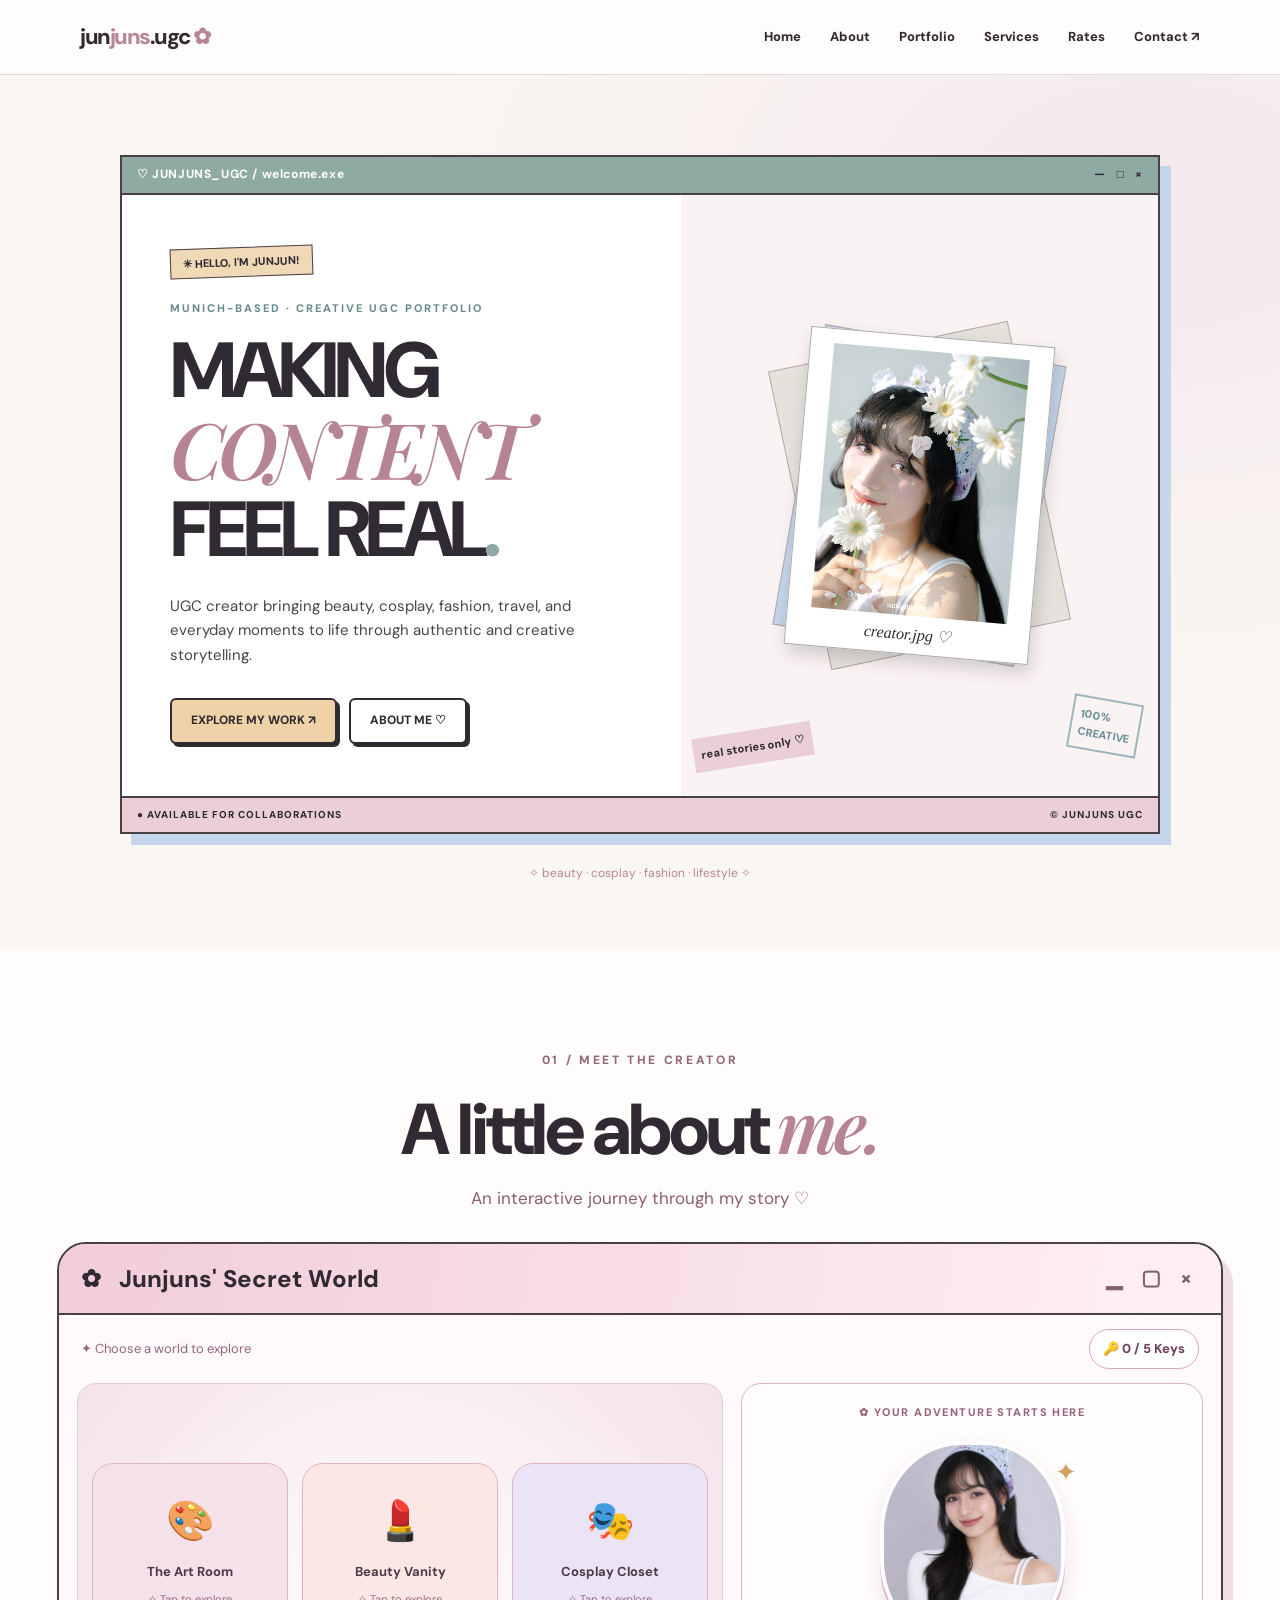
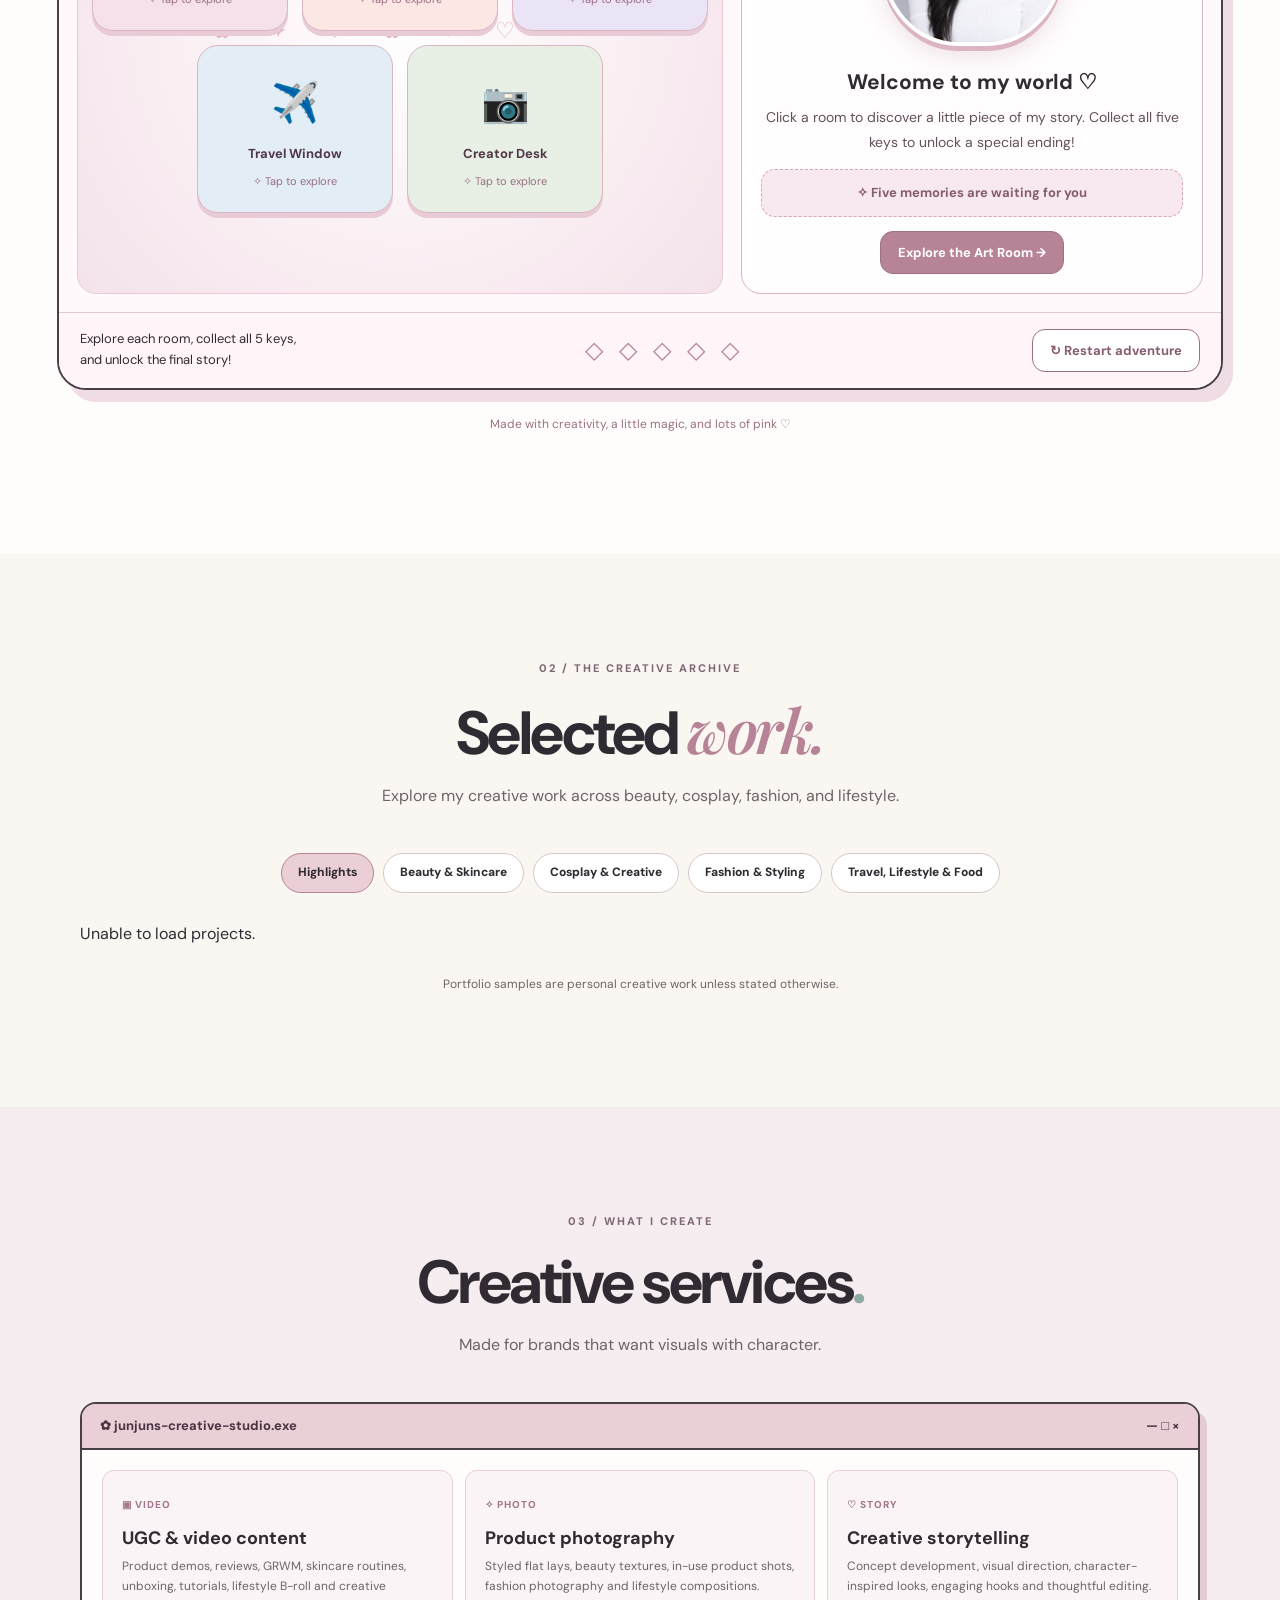
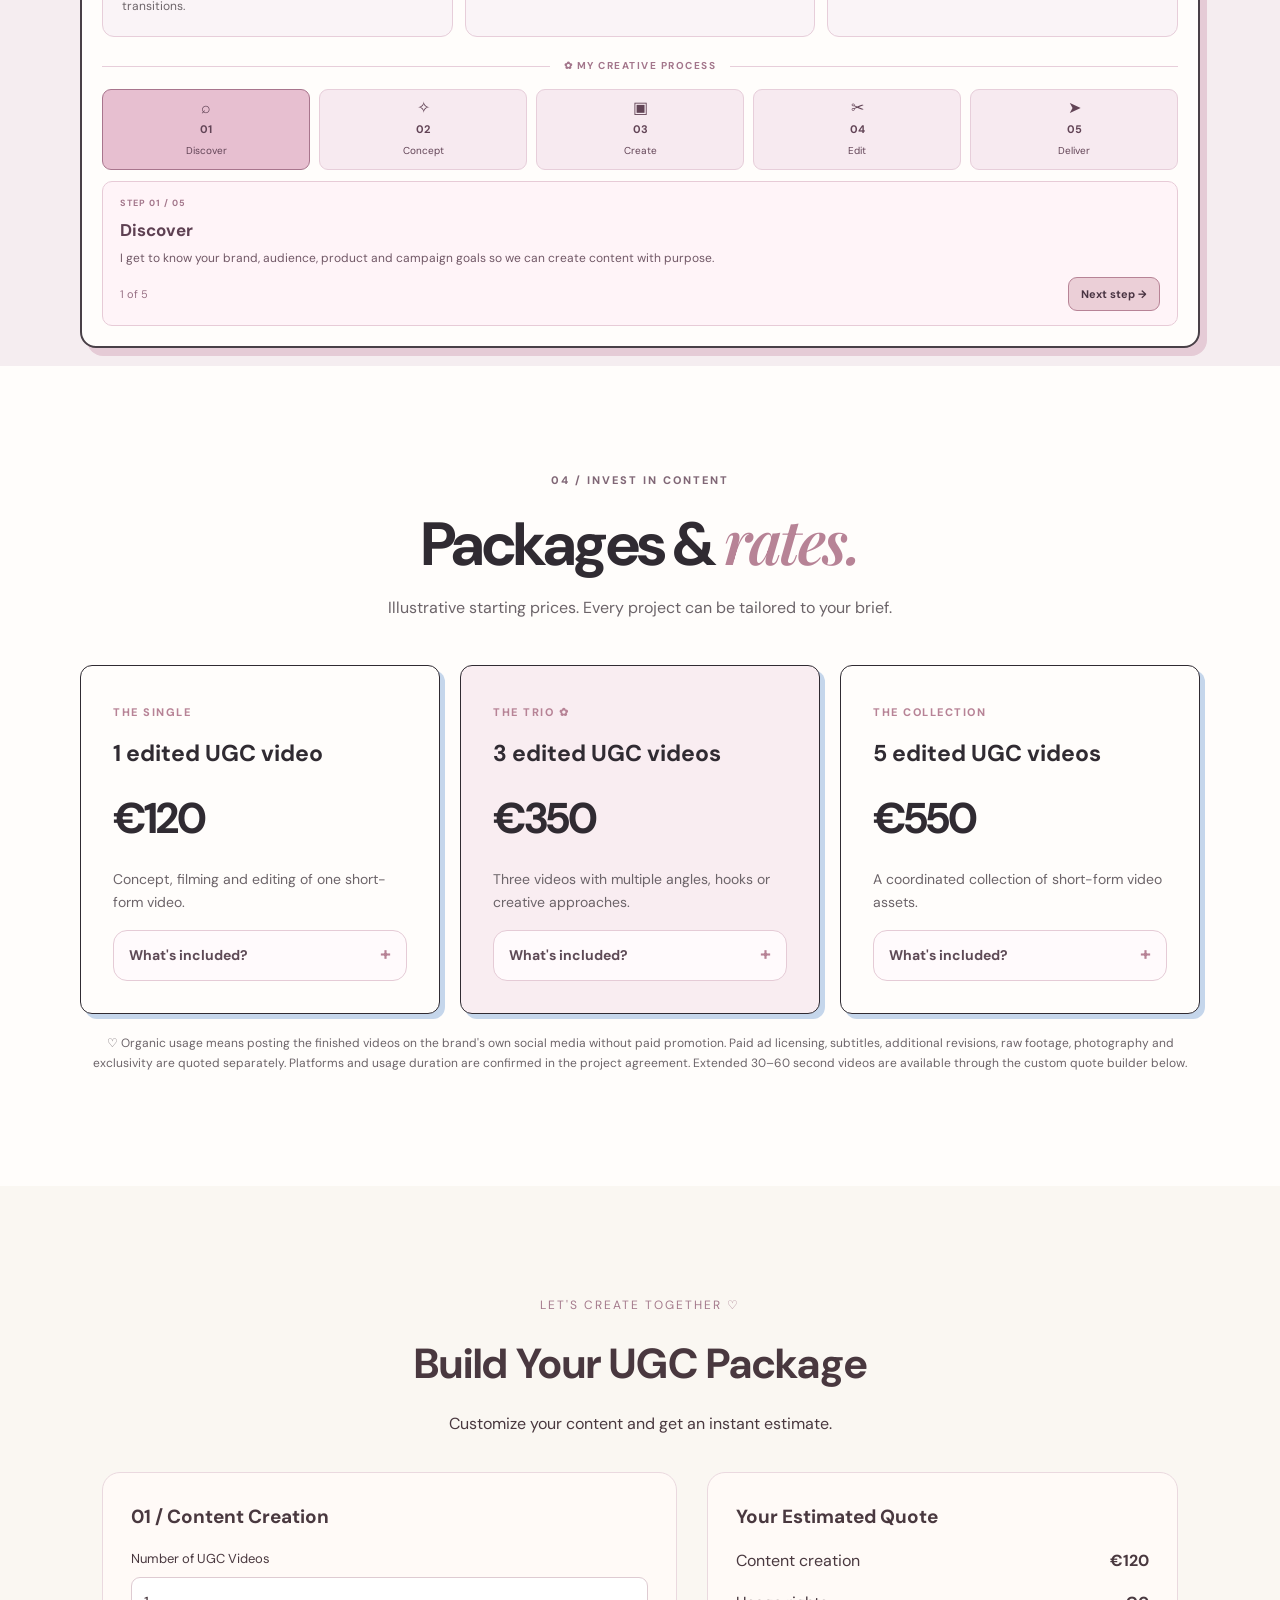
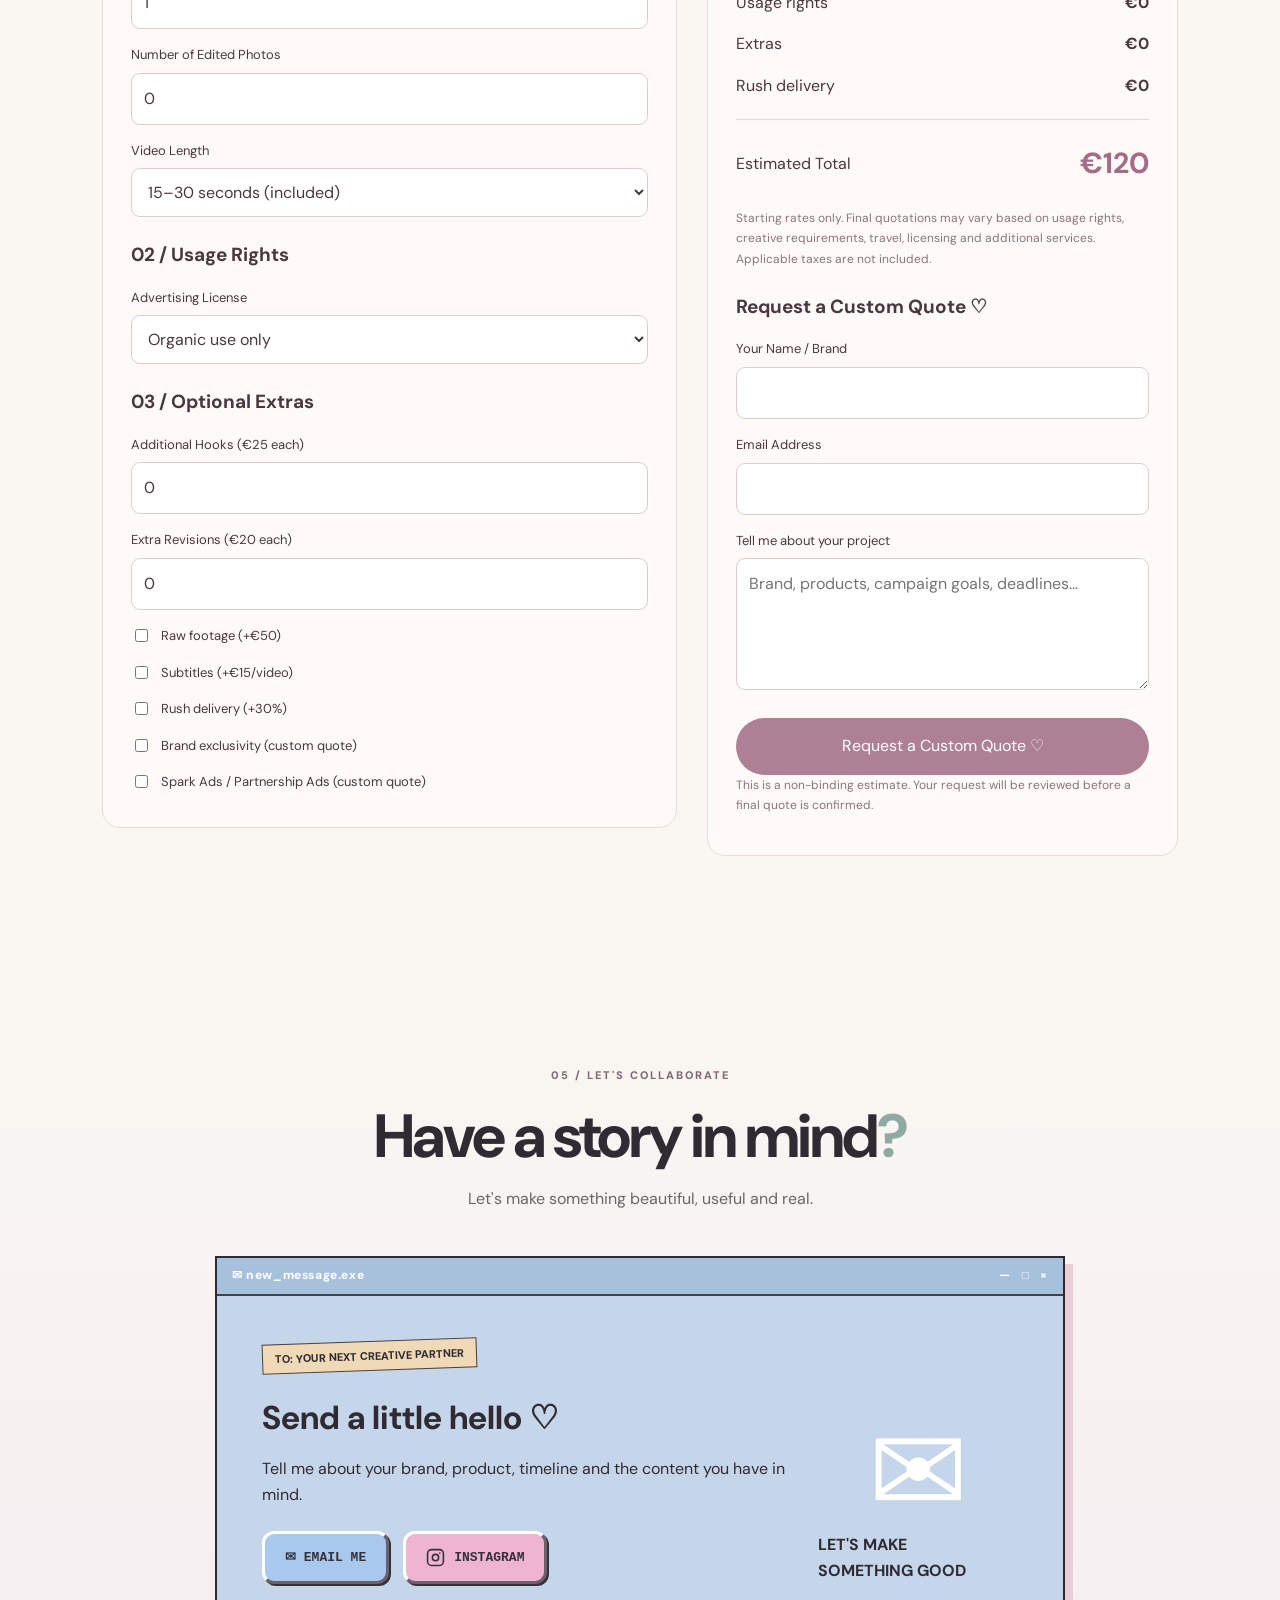
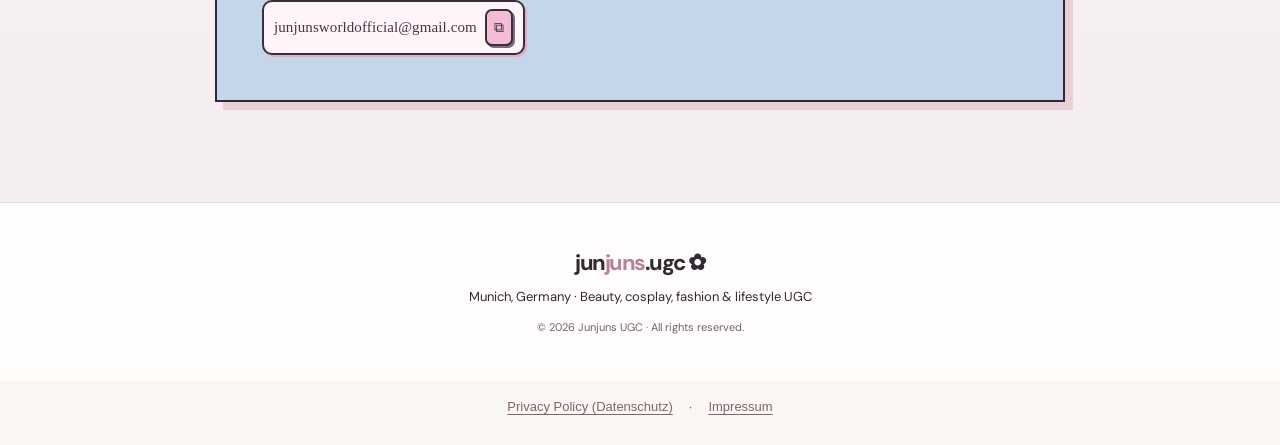
==== index.html @ d8e7c2c7 "Update index.html" ====
<!doctype html><html lang="en"><head><meta charset="utf-8"><meta name="viewport" content="width=device-width, initial-scale=1"><meta name="description" content="Junjuns UGC — beauty, cosplay, fashion and lifestyle content creator in Munich."><title>Junjuns UGC | Creative Scrapbook</title><link rel="stylesheet" href="version-b.css"><link rel="stylesheet" href="secret-world/secret-world.css"><link rel="stylesheet" href="mobile-pages.css"><style>
/* Rates package details — works on desktop and mobile */
#rates .ugc-package-details { margin-top:16px; border:1px solid #e5cbd6; border-radius:14px; background:#fffafc; overflow:hidden; text-align:left; }
#rates .ugc-package-details summary { display:block; padding:13px 15px; cursor:pointer; color:#5e4a56; font-size:14px; font-weight:700; list-style:none; }
#rates .ugc-package-details summary::-webkit-details-marker { display:none; }
#rates .ugc-package-details summary::after { content:'+'; float:right; font-size:19px; line-height:1; color:#b78396; }
#rates .ugc-package-details[open] summary::after { content:'−'; }
#rates .ugc-package-details[open] summary { border-bottom:1px solid #e5cbd6; }
#rates .ugc-package-details ul { list-style:none; padding:14px 15px 7px; margin:0; }
#rates .ugc-package-details li { position:relative; padding:0 0 10px 22px; font-size:13px; line-height:1.5; color:#5e4a56; }
#rates .ugc-package-details li::before { content:'✓'; position:absolute; left:0; font-weight:700; color:#b78396; }
#rates .ugc-package-details summary:focus-visible { outline:2px solid #6b4b61; outline-offset:-3px; }
#rates .ugc-package-note { margin-top:20px; line-height:1.65; }
</style></head><body>
<header class="nav"><a class="brand" href="#home">jun<span>juns</span>.ugc <i>✿</i></a><button class="mobile" id="menu" aria-label="Toggle navigation">☰</button><nav id="links"><a href="#home">Home</a><a href="#about">About</a><a href="#portfolio">Portfolio</a><a href="#services">Services</a><a href="#rates">Rates</a><a href="#contact">Contact ↗</a></nav></header>
<main><section class="hero section" id="home"><div class="shell"><div class="window"><div class="titlebar"><span>♡ JUNJUNS_UGC / welcome.exe</span><span class="controls">— &nbsp; □ &nbsp; ×</span></div><div class="windowbody"><div class="intro"><span class="tape">✳ HELLO, I'M JUNJUN!</span><p class="eyebrow">MUNICH-BASED · CREATIVE UGC PORTFOLIO</p><h1>MAKING<br><em>CONTENT</em><br>FEEL REAL<span class="dot">.</span></h1><p class="lead" id="heroDescription">Beautiful visuals, genuine experiences and a little creative chaos. Beauty, cosplay, fashion, travel & the moments in between.</p><div class="actions"><a class="btn" href="#portfolio">EXPLORE MY WORK ↗</a><a class="btn outline" href="#about">ABOUT ME ♡</a></div></div><div class="photo-area"><div class="paper one"></div><div class="paper two"></div><div class="polaroid"><div class="portrait" id="heroPortrait"><span>YOUR PHOTO<br>HERE ✿</span></div><small>creator.jpg ♡</small></div><span class="seal">100%<br>CREATIVE</span><span class="sticker">real stories only ♡</span></div></div><div class="status"><span>● AVAILABLE FOR COLLABORATIONS</span><span>© JUNJUNS UGC</span></div></div><p class="micro">✧ beauty · cosplay · fashion · lifestyle ✧</p></div></section>

<section class="section about" id="about"><main class="sw-section" id="about-game"><p class="sw-eyebrow">01 / MEET THE CREATOR</p><h1>A little about <em>me.</em></h1><p class="sw-subtitle">An interactive journey through my story ♡</p>
<section class="sw-window" aria-label="Junjuns' Secret World interactive game"><div class="sw-titlebar"><span>✿ &nbsp; Junjuns' Secret World</span><span class="sw-window-icons" aria-hidden="true">▁ ▢ ×</span></div><div class="sw-toolbar"><span>✦ Choose a world to explore</span><span class="sw-count" id="sw-count">🔑 0 / 5 Keys</span></div>
<div class="sw-main"><div class="sw-map" id="sw-map" aria-label="Explore the five rooms"></div><article class="sw-story" id="sw-story" aria-live="polite"><div class="sw-story-head">✿ YOUR ADVENTURE STARTS HERE</div><div class="sw-character" id="sw-character"><div class="sw-avatar"><img class="sw-portrait" id="sw-portrait" src="secret-world/welcome.jpg" alt="Portrait of Junjuns" loading="eager"></div><span class="sw-sparkle">✦</span></div><h2 id="sw-story-title">Welcome to my world ♡</h2><p id="sw-story-text">Click a room to discover a little piece of my story. Collect all five keys to unlock a special ending!</p><div class="sw-reward" id="sw-reward">✧ Five memories are waiting for you</div><button class="sw-button" id="sw-next" type="button">Explore the Art Room →</button></article></div>
<div class="sw-footer"><p>Explore each room, collect all 5 keys,<br>and unlock the final story!</p><div class="sw-keys" id="sw-keys" aria-label="Collected keys">◇ ◇ ◇ ◇ ◇</div><button class="sw-button sw-restart" id="sw-restart" type="button">↻ Restart adventure</button></div></section>
<p class="sw-note">Made with creativity, a little magic, and lots of pink ♡</p></main></section>

<section class="section portfolio" id="portfolio"><div class="shell"><div class="heading"><span class="eyebrow">02 / THE CREATIVE ARCHIVE</span><h2>Selected <em>work.</em></h2><p>Explore my creative work across beauty, cosplay, fashion, and lifestyle.</p></div>
<div class="filters">
  <button class="filter active" data-filter="all">Highlights</button>
  <button class="filter" data-filter="beauty">Beauty & Skincare</button>
  <button class="filter" data-filter="cosplay">Cosplay & Creative</button>
  <button class="filter" data-filter="fashion">Fashion & Styling</button>
  <button class="filter" data-filter="lifestyle">Travel, Lifestyle & Food</button>
</div>
<div class="projects" id="projects"><p>Loading projects…</p></div><p class="fineprint">Portfolio samples are personal creative work unless stated otherwise.</p></div></section>

<!-- CREATIVE SERVICES + CREATIVE PROCESS -->
<section class="section services" id="services">
  <div class="shell">

    <div class="heading">
      <span class="eyebrow">03 / WHAT I CREATE</span>
      <h2>Creative services<span class="dot">.</span></h2>
      <p>Made for brands that want visuals with character.</p>
    </div>

    <div class="creative-studio-window">

      <!-- Retro window title bar -->
      <div class="creative-studio-bar">
        <span>✿ junjuns-creative-studio.exe</span>
        <span aria-hidden="true">— □ ×</span>
      </div>

      <div class="creative-studio-content">

        <!-- Creative Services -->
        <div class="service-grid">

          <article>
            <span>▣ VIDEO</span>
            <h3>UGC & video content</h3>
            <p>
              Product demos, reviews, GRWM, skincare routines,
              unboxing, tutorials, lifestyle B-roll and
              creative transitions.
            </p>
          </article>

          <article>
            <span>✧ PHOTO</span>
            <h3>Product photography</h3>
            <p>
              Styled flat lays, beauty textures, in-use
              product shots, fashion photography and
              lifestyle compositions.
            </p>
          </article>

          <article>
            <span>♡ STORY</span>
            <h3>Creative storytelling</h3>
            <p>
              Concept development, visual direction,
              character-inspired looks, engaging hooks
              and thoughtful editing.
            </p>
          </article>

        </div>

        <!-- Creative Process Divider -->
        <div class="creative-process-divider">
          <span>✿ MY CREATIVE PROCESS</span>
        </div>

        <!-- Interactive Creative Process -->
        <div id="why-work" class="wwm-window-body">

          <div class="wwm-steps"
               role="group"
               aria-label="Explore my creative process">

            <button class="wwm-step active"
                    type="button"
                    data-step="0"
                    aria-pressed="true">
              <span>⌕</span>
              <b>01</b>
              <small>Discover</small>
            </button>

            <button class="wwm-step"
                    type="button"
                    data-step="1"
                    aria-pressed="false">
              <span>✧</span>
              <b>02</b>
              <small>Concept</small>
            </button>

            <button class="wwm-step"
                    type="button"
                    data-step="2"
                    aria-pressed="false">
              <span>▣</span>
              <b>03</b>
              <small>Create</small>
            </button>

            <button class="wwm-step"
                    type="button"
                    data-step="3"
                    aria-pressed="false">
              <span>✂</span>
              <b>04</b>
              <small>Edit</small>
            </button>

            <button class="wwm-step"
                    type="button"
                    data-step="4"
                    aria-pressed="false">
              <span>➤</span>
              <b>05</b>
              <small>Deliver</small>
            </button>

          </div>

          <!-- Changing description -->
          <div class="wwm-detail" aria-live="polite">

            <p class="wwm-detail-label">STEP 01 / 05</p>

            <h3 id="wwm-title">Discover</h3>

            <p id="wwm-description">
              I get to know your brand, audience,
              product and campaign goals so we can
              create content with purpose.
            </p>

            <div class="wwm-detail-footer">
              <span id="wwm-count">1 of 5</span>

              <button id="wwm-next" type="button">
                Next step →
              </button>
            </div>

          </div>

        </div>

      </div>
    </div>

  </div>
</section>



<section class="section rates" id="rates">
  <div class="shell">
    <div class="heading">
      <span class="eyebrow">04 / INVEST IN CONTENT</span>
      <h2>Packages &amp; <em>rates.</em></h2>
      <p>Illustrative starting prices. Every project can be tailored to your brief.</p>
    </div>
    <div class="rate-grid">
      <article>
        <span>THE SINGLE</span>
        <h3>1 edited UGC video</h3>
        <strong>€120</strong>
        <p>Concept, filming and editing of one short-form video.</p>
        <details class="ugc-package-details">
          <summary>What's included?</summary>
          <ul>
            <li>1 edited video, 15–30 seconds</li>
            <li>1 creative concept and short script</li>
            <li>Product demonstration, review or unboxing</li>
            <li>Vertical 9:16 delivery</li>
            <li>Basic editing and transitions</li>
            <li>1 revision round</li>
            <li>Organic social media usage included</li>
          </ul>
        </details>
      </article>
      <article class="featured">
        <span>THE TRIO ✿</span>
        <h3>3 edited UGC videos</h3>
        <strong>€350</strong>
        <p>Three videos with multiple angles, hooks or creative approaches.</p>
        <details class="ugc-package-details">
          <summary>What's included?</summary>
          <ul>
            <li>3 edited videos, 15–30 seconds each</li>
            <li>3 creative concepts and short scripts</li>
            <li>Different hooks and content angles</li>
            <li>Product demos, tutorials or reviews</li>
            <li>Vertical 9:16 delivery</li>
            <li>Editing and creative transitions</li>
            <li>1 revision round per video</li>
            <li>Organic social media usage included</li>
          </ul>
        </details>
      </article>
      <article>
        <span>THE COLLECTION</span>
        <h3>5 edited UGC videos</h3>
        <strong>€550</strong>
        <p>A coordinated collection of short-form video assets.</p>
        <details class="ugc-package-details">
          <summary>What's included?</summary>
          <ul>
            <li>5 edited videos, 15–30 seconds each</li>
            <li>5 creative concepts and short scripts</li>
            <li>Varied hooks and storytelling approaches</li>
            <li>Mix of demos, lifestyle and aesthetic content</li>
            <li>Vertical 9:16 delivery</li>
            <li>Editing and creative transitions</li>
            <li>1 revision round per video</li>
            <li>Organic social media usage included</li>
          </ul>
        </details>
      </article>
    </div>
    <p class="fineprint ugc-package-note">♡ Organic usage means posting the finished videos on the brand's own social media without paid promotion. Paid ad licensing, subtitles, additional revisions, raw footage, photography and exclusivity are quoted separately. Platforms and usage duration are confirmed in the project agreement. Extended 30–60 second videos are available through the custom quote builder below.</p>
  </div>
</section>

<section id="quote-builder" class="quote-section">
  <div class="quote-heading">
    <span class="quote-eyebrow">LET'S CREATE TOGETHER ♡</span>
    <h2>Build Your UGC Package</h2>
    <p>Customize your content and get an instant estimate.</p>
  </div>

  
<form
  id="ugcQuoteForm"
  name="ugc-quote"
  method="POST"
  action="/"
  data-netlify="true"
>
  <input type="hidden" name="form-name" value="ugc-quote">


    <div class="quote-grid">
      <div class="quote-fields">

        <h3>01 / Content Creation</h3>

        <label for="quoteVideos">Number of UGC Videos</label>
        <input id="quoteVideos" type="number" min="0" max="20" value="1">

        <label for="quotePhotos">Number of Edited Photos</label>
        <input id="quotePhotos" type="number" min="0" max="30" value="0">

        <label for="quoteLength">Video Length</label>
        <select id="quoteLength">
          <option value="standard">15–30 seconds (included)</option>
          <option value="extended">30–60 seconds (+€40/video)</option>
        </select>

        <h3>02 / Usage Rights</h3>

        <label for="quoteUsage">Advertising License</label>
        <select id="quoteUsage">
          <option value="0">Organic use only</option>
          <option value="0.3">Paid ads — 30 days (+30%)</option>
          <option value="0.6">Paid ads — 3 months (+60%)</option>
          <option value="1">Paid ads — 6 months (+100%)</option>
          <option value="1.5">Paid ads — 12 months (+150%)</option>
        </select>

        <h3>03 / Optional Extras</h3>

        <label for="quoteHooks">Additional Hooks (€25 each)</label>
        <input id="quoteHooks" type="number" min="0" max="20" value="0">

        <label for="quoteRevisions">Extra Revisions (€20 each)</label>
        <input id="quoteRevisions" type="number" min="0" max="20" value="0">

        <label class="quote-check">
          <input id="quoteRaw" type="checkbox">
          Raw footage (+€50)
        </label>

        <label class="quote-check">
          <input id="quoteSubtitles" type="checkbox">
          Subtitles (+€15/video)
        </label>

        <label class="quote-check">
          <input id="quoteRush" type="checkbox">
          Rush delivery (+30%)
        </label>

        <label class="quote-check">
          <input id="quoteExclusive" type="checkbox">
          Brand exclusivity (custom quote)
        </label>

        <label class="quote-check">
          <input id="quoteCreatorAds" type="checkbox">
          Spark Ads / Partnership Ads (custom quote)
        </label>
      </div>

      <div class="quote-summary">
        <h3>Your Estimated Quote</h3>
        <p>Content creation <strong id="qProduction">€100</strong></p>
        <p>Usage rights <strong id="qLicense">€0</strong></p>
        <p>Extras <strong id="qExtras">€0</strong></p>
        <p>Rush delivery <strong id="qRush">€0</strong></p>

        <div class="quote-total">
          <span>Estimated Total</span>
          <strong id="qTotal">€100</strong>
        </div>

        <p class="quote-note">
          Starting rates only. Final quotations may vary based
          on usage rights, creative requirements, travel,
          licensing and additional services.
          Applicable taxes are not included.
        </p>

        <h3>Request a Custom Quote ♡</h3>

        <label for="quoteName">Your Name / Brand</label>
        <input id="quoteName" name="name" required>

        <label for="quoteEmail">Email Address</label>
        <input id="quoteEmail" name="email" type="email" required>

        <label for="quoteMessage">Tell me about your project</label>
        <textarea
          id="quoteMessage"
          name="message"
          rows="4"
          placeholder="Brand, products, campaign goals, deadlines..."
        ></textarea>

        <input id="quoteDetails" type="hidden" name="package_details">
        <input id="quoteAmount" type="hidden" name="estimated_total">

        <button class="quote-submit" type="submit">
          Request a Custom Quote ♡
        </button>

        <p class="quote-note">
          This is a non-binding estimate. Your request
          will be reviewed before a final quote is confirmed.
        </p>
      </div>
    </div>
  </form>
</section>



<section class="section contact" id="contact">
  <div class="shell">

    <div class="heading">
      <span class="eyebrow">05 / LET'S COLLABORATE</span>
      <h2>Have a story in mind<span class="dot">?</span></h2>
      <p>Let's make something beautiful, useful and real.</p>
    </div>

    <div class="contact-window">

      <div class="titlebar blue">
        <span>✉ new_message.exe</span>
        <span>— &nbsp; □ &nbsp; ×</span>
      </div>

      <div class="contact-content">

        <!-- LEFT SIDE: CONTACT DETAILS -->
        <div class="contact-info">

          <span class="label">
            TO: YOUR NEXT CREATIVE PARTNER
          </span>

          <h3>Send a little hello ♡</h3>

          <p>
            Tell me about your brand, product, timeline
            and the content you have in mind.
          </p>

          <!-- RETRO BUTTONS -->
          <div class="contact-buttons">

            <!-- BLUE EMAIL BUTTON -->
           
<a
  id="emailButton"
  class="contact-btn contact-btn-email"
  href="https://mail.google.com/mail/?view=cm&fs=1&to=junjunsworldofficial@gmail.com&su=UGC%20Collaboration%20Inquiry"
  target="_blank"
  rel="noopener noreferrer"
>
  ✉ EMAIL ME
</a>


            <!-- PINK INSTAGRAM BUTTON -->
            <a
              id="instagramLink"
              class="contact-btn contact-btn-instagram"
              href="https://www.instagram.com/junjuns.ugc/"
              target="_blank"
              rel="noopener noreferrer"
            >
              <svg
                width="19"
                height="19"
                viewBox="0 0 24 24"
                fill="none"
                stroke="currentColor"
                stroke-width="2"
                stroke-linecap="round"
                stroke-linejoin="round"
                aria-hidden="true"
              >
                <rect
                  x="2" y="2"
                  width="20" height="20"
                  rx="5"
                />
                <circle cx="12" cy="12" r="4"/>
                <circle
                  cx="17.5" cy="6.5" r="1"
                  fill="currentColor"
                  stroke="none"
                />
              </svg>
              INSTAGRAM
            </a>

          </div>

          <!-- COPY EMAIL ADDRESS -->
          <div class="contact-copy-email">

            <span>
              junjunsworldofficial@gmail.com
            </span>

            <button
              type="button"
              onclick="copyContactEmail(this)"
              title="Copy email"
              aria-label="Copy email address"
            >
              ⧉
            </button>

          </div>

        </div>

        <!-- RIGHT SIDE: ORIGINAL ENVELOPE -->
        <div class="contact-art" aria-hidden="true">

          <div class="envelope">✉</div>

          <strong>
            LET'S MAKE<br>
            SOMETHING GOOD
          </strong>

        </div>

      </div>
    </div>

  </div>
</section>

<footer><div class="shell"><b>jun<span>juns</span>.ugc ✿</b><p>Munich, Germany · Beauty, cosplay, fashion & lifestyle UGC</p><small>© 2026 Junjuns UGC · All rights reserved.</small></div></footer>
<div class="modal" id="modal" aria-hidden="true"><div class="modal-panel" role="dialog" aria-modal="true" aria-labelledby="modalTitle"><button id="closeModal" class="close" aria-label="Close">×</button><span class="eyebrow">THE CREATIVE ARCHIVE</span><h3 id="modalTitle"></h3><p id="modalDescription"></p><div id="modalMedia"></div></div></div><script src="version-b.js"></script>
<!-- Junjuns UGC legal links and accessible pop-ups -->
<style>
.jj-legal-links{display:flex;gap:12px;justify-content:center;align-items:center;flex-wrap:wrap;padding:12px 16px 24px;font:13px/1.5 Arial,sans-serif;color:#80636e}
.jj-legal-links button{background:none;border:0;padding:4px;color:inherit;text-decoration:underline;text-underline-offset:3px;cursor:pointer;font:inherit}
.jj-legal-links button:hover{color:#b66c8c}
.jj-legal-overlay[hidden]{display:none!important}
.jj-legal-overlay{position:fixed;inset:0;z-index:99999;background:rgba(50,31,41,.55);display:flex;align-items:center;justify-content:center;padding:16px}
.jj-legal-dialog{box-sizing:border-box;position:relative;width:min(100%,680px);max-height:88dvh;overflow-y:auto;overscroll-behavior:contain;background:#fffafc;border:1px solid #f0d8e1;border-radius:20px;box-shadow:0 20px 70px rgba(47,23,34,.22);padding:clamp(20px,5vw,36px);font:15px/1.7 Arial,sans-serif;color:#4e4147}
.jj-legal-dialog h2{font:600 clamp(25px,4vw,33px)/1.2 Georgia,serif;color:#8b526b;margin:0 44px 8px 0}
.jj-legal-dialog h3{font-size:16px;color:#855269;margin:24px 0 6px}
.jj-legal-dialog p{margin:8px 0 12px}.jj-legal-dialog a{color:#965571;overflow-wrap:anywhere}
.jj-legal-subtitle{color:#987c89;font-size:13px;margin-bottom:20px!important}
.jj-legal-close{position:sticky;float:right;top:0;z-index:2;border:1px solid #eed8e1;background:white;border-radius:50%;width:36px;height:36px;font-size:23px;cursor:pointer;color:#855269}
.jj-legal-note{background:#fff0f5;border-left:3px solid #d7a2b7;padding:10px 12px;border-radius:6px}
</style>
<div class="jj-legal-links" aria-label="Legal information"><button type="button" data-jj-open="privacy">Privacy Policy (Datenschutz)</button><span aria-hidden="true">·</span><button type="button" data-jj-open="impressum">Impressum</button></div>
<div class="jj-legal-overlay" id="jj-legal-overlay" hidden><section class="jj-legal-dialog" role="dialog" aria-modal="true" aria-labelledby="jj-legal-title" tabindex="-1"><button class="jj-legal-close" type="button" aria-label="Close legal notice">&times;</button><div id="jj-legal-content"></div></section></div>
<template id="jj-privacy-template">
<h2 id="jj-legal-title">Privacy Policy</h2><p class="jj-legal-subtitle">Datenschutzerklärung · Updated November 2026</p>
<h3>1. Data controller</h3><p>Danielle Alessandra Deutsch-Lee<br>Junjuns UGC<br>Josephsburgstrasse 68<br>81673 München, Germany<br>Email: <a href="mailto:junjunsworldofficial@gmail.com">junjunsworldofficial@gmail.com</a></p>
<h3>2. Website hosting</h3><p>This portfolio is hosted on Netlify. Technical information such as IP address, request time, browser information and requested resources may be processed to deliver and secure the website. Depending on the processing involved, the legal basis may be Article 6(1)(f) GDPR.</p><p class="jj-legal-note"><strong>Verify before publication:</strong> Netlify's applicable contracting entity, processors, technical-log retention, international transfers and safeguards.</p>
<h3>3. Custom quote requests (Netlify Forms)</h3><p>The website contains a custom quote form configured with Netlify Forms. When you submit a request, the form collects your name or brand, email address, optional project message, and package estimate/details. These details are used to respond to your inquiry and prepare a potential contract (Article 6(1)(b) GDPR). Netlify processes form submissions as the website's service provider.</p><p class="jj-legal-note"><strong>Verify before publication:</strong> Actual form processing and notification settings, data recipients, retention/deletion rules, and international data transfers. The calculator fields shown on screen do not by themselves establish whether any information is transmitted; review the JavaScript as well.</p>
<h3>4. Email contact</h3><p>If you contact me by email, I process your email address, message and any information you provide to respond to your inquiry. The legal basis is Article 6(1)(b) GDPR for contractual or pre-contractual inquiries, or Article 6(1)(f) GDPR for other communications. The website's email button opens Gmail as an external service.</p><p class="jj-legal-note"><strong>Verify before publication:</strong> Email provider processing, retention criteria and any international transfers.</p>
<h3>5. Portfolio media and external services</h3><p>The website displays photos and videos and links to Instagram. Following external links may result in data processing by the external provider. If videos, fonts or other assets load from third-party servers, those services may receive technical request data.</p><p class="jj-legal-note"><strong>Verify before publication:</strong> Check the portfolio JavaScript, CSS and media URLs for actual external embeds and services; identify them here and implement consent where legally required.</p>
<h3>6. Cookies and analytics</h3><p class="jj-legal-note"><strong>Complete before publication:</strong> Verify whether the site or third-party services use cookies, analytics, advertising pixels, local storage or similar technologies. State their purposes, legal bases, retention periods and consent mechanism as applicable.</p>
<h3>7. Data retention</h3><p>Inquiry information is retained only as long as needed for responding, maintaining necessary business records, or fulfilling legal obligations.</p><p class="jj-legal-note"><strong>Complete before publication:</strong> Add accurate retention periods or specific deletion criteria for form submissions, emails and technical logs.</p>
<h3>8. Your rights</h3><p>Subject to applicable requirements, you may request access, correction, deletion, restriction, data portability, or object to certain processing (Articles 15–21 GDPR). Where processing is based on consent, you may withdraw it for the future. You may also complain to a competent data protection authority.</p>
<h3>9. Security</h3><p>This website uses HTTPS. This notice will be updated when the website's data processing changes.</p>
</template>
<template id="jj-impressum-template">
<h2 id="jj-legal-title">Impressum</h2><p class="jj-legal-subtitle">Angaben gemäß § 5 DDG</p>
<p><strong>Danielle Alessandra Deutsch-Lee</strong><br>Junjuns UGC<br>Josephsburgstrasse 68<br>81673 München<br>Deutschland</p>
<h3>Kontakt</h3><p>E-Mail: <a href="mailto:junjunsworldofficial@gmail.com">junjunsworldofficial@gmail.com</a></p>
<h3>Weitere Pflichtangaben</h3><p class="jj-legal-note"><strong>Vor Veröffentlichung prüfen:</strong> Erforderliche schnelle unmittelbare Kontaktmöglichkeit, gegebenenfalls Umsatzsteuer-Identifikationsnummer, Registerangaben und sonstige für das Unternehmen geltende Pflichtangaben ergänzen. Keine Nummern erfinden.</p>
</template>
<script>
(function(){
const overlay=document.getElementById('jj-legal-overlay');
const dialog=overlay.querySelector('.jj-legal-dialog');
const content=document.getElementById('jj-legal-content');
const close=overlay.querySelector('.jj-legal-close');
let previousFocus=null,previousOverflow='';
function openLegal(which){const tpl=document.getElementById('jj-'+which+'-template');if(!tpl)return;previousFocus=document.activeElement;previousOverflow=document.body.style.overflow;content.replaceChildren(tpl.content.cloneNode(true));overlay.hidden=false;document.body.style.overflow='hidden';dialog.scrollTop=0;close.focus();}
function closeLegal(){overlay.hidden=true;document.body.style.overflow=previousOverflow;content.replaceChildren();if(previousFocus?.focus)previousFocus.focus();}
document.querySelectorAll('[data-jj-open]').forEach(b=>b.addEventListener('click',()=>openLegal(b.dataset.jjOpen)));
close.addEventListener('click',closeLegal);
overlay.addEventListener('click',e=>{if(e.target===overlay)closeLegal()});
document.addEventListener('keydown',e=>{if(overlay.hidden)return;if(e.key==='Escape'){closeLegal();return;}if(e.key!=='Tab')return;const elements=[...dialog.querySelectorAll('button,a[href],[tabindex]:not([tabindex="-1"])')].filter(el=>!el.disabled);if(!elements.length)return;const first=elements[0],last=elements[elements.length-1];if(e.shiftKey&&document.activeElement===first){e.preventDefault();last.focus()}else if(!e.shiftKey&&document.activeElement===last){e.preventDefault();first.focus()}});
})();
</script>

<script src="secret-world/secret-world.js"></script>
<script src="mobile-pages.js"></script></body> </html>
---- version-b.css ----
@import url('https://fonts.googleapis.com/css2?family=DM+Sans:wght@400;500;600;700;800&family=Playfair+Display:ital,wght@1,600;1,700&display=swap');:root{--cream:#faf7f2;--white:#fffdfb;--rose:#ebcfd7;--mauve:#b78396;--blue:#c5d6eb;--ink:#302b32;--line:#494047;--muted:#6c6469}*{box-sizing:border-box}html{scroll-behavior:smooth}body{margin:0;color:var(--ink);background:var(--cream);font:16px/1.65 'DM Sans',Arial,sans-serif}a{color:inherit;text-decoration:none}button{font:inherit;cursor:pointer}.shell{width:min(1120px,calc(100% - 44px));margin:auto}.nav{height:75px;display:flex;align-items:center;justify-content:space-between;padding:0 max(24px,calc((100vw - 1120px)/2));background:rgba(255,253,251,.96);border-bottom:1px solid #e6dadd;position:sticky;top:0;z-index:30;backdrop-filter:blur(12px)}.brand,footer b{font-size:22px;font-weight:800;letter-spacing:-1.5px}.brand span,footer b span{color:var(--mauve)}.brand i{font-style:normal;color:var(--mauve)}nav{display:flex;gap:29px}nav a{font-size:13px;font-weight:800}nav a:hover,.textlink:hover{color:var(--mauve)}.mobile{display:none;border:0;background:none;font-size:24px}.section{padding:100px 0;scroll-margin-top:72px}.hero{padding:80px 0 55px;background:radial-gradient(ellipse at 90% 15%,#f3e8ed 0%,transparent 48%),var(--cream)}.window{border:2px solid var(--line);box-shadow:11px 11px 0 var(--blue);background:white;max-width:1040px;margin:auto}.titlebar{display:flex;justify-content:space-between;align-items:center;background:#8fa9a3;color:#fff;padding:8px 15px;border-bottom:2px solid var(--line);font-size:12px;font-weight:800;letter-spacing:.6px}.controls{color:#302b32}.windowbody{display:grid;grid-template-columns:1.08fr .92fr;min-height:490px}.intro{padding:52px 48px}.tape,.label{display:inline-block;background:#efd9b7;border:1px solid var(--line);padding:5px 12px;font-size:11px;font-weight:800;transform:rotate(-2deg)}.eyebrow{font-size:11px;letter-spacing:2px;font-weight:800;color:#806776}.intro .eyebrow{display:block;margin-top:22px;color:#698b8c}h1,h2,h3,p{margin-top:0}h1{font-size:clamp(48px,6.1vw,83px);line-height:.98;letter-spacing:-5px;margin:16px 0 25px;font-weight:800}em{font-family:'Playfair Display',Georgia,serif;color:var(--mauve);font-weight:600}.dot{color:#8fa9a3}.lead{max-width:430px;color:#4b444a;font-size:15px}.actions{display:flex;flex-wrap:wrap;gap:12px;margin-top:30px}.btn{display:inline-block;background:#efd2a8;border:2px solid var(--ink);border-radius:6px;padding:11px 19px;font-size:12px;font-weight:800;box-shadow:3px 3px 0 var(--ink)}.btn:hover{transform:translateY(-2px)}.outline{background:#fff}.photo-area{position:relative;display:flex;align-items:center;justify-content:center;background:#faf3f4;overflow:hidden;min-height:460px}.paper{position:absolute;width:245px;height:305px;border:1px solid #b5a9a9;background:#e5e1db;transform:rotate(-12deg)}.paper.two{background:var(--blue);transform:rotate(10deg)}.polaroid{position:relative;width:245px;background:#fff;padding:14px 14px 10px;transform:rotate(5deg);box-shadow:3px 8px 17px #332b3433;border:1px solid #aaa}.portrait{height:265px;background:linear-gradient(145deg,#ead1d9,#d9e5ef);display:flex;align-items:center;justify-content:center;text-align:center;color:#786b73;font-weight:800;letter-spacing:2px}.portrait img{width:100%;height:100%;object-fit:cover}.polaroid small{display:block;text-align:center;font:italic 16px Georgia;margin-top:9px}.seal{position:absolute;right:18px;bottom:42px;transform:rotate(10deg);border:2px solid #9eb7bd;padding:7px;color:#698f96;font-size:11px;font-weight:800}.sticker{position:absolute;left:12px;bottom:32px;background:var(--rose);padding:8px;transform:rotate(-9deg);font-size:11px;font-weight:800}.status{display:flex;justify-content:space-between;background:var(--rose);padding:9px 15px;border-top:2px solid var(--line);font-size:10px;letter-spacing:1px;font-weight:800}.micro{text-align:center;font-size:12px;color:var(--mauve);margin-top:30px}.heading{text-align:center;max-width:720px;margin:0 auto 44px}.heading h2{font-size:clamp(38px,5vw,61px);letter-spacing:-2.5px;line-height:1.15;margin:13px 0 15px}.heading p{color:var(--muted)}.about{background:#fffdfb}.about-grid{display:grid;grid-template-columns:1fr 1fr;gap:28px;align-items:stretch}.about-card{background:var(--rose);border:1.5px solid var(--ink);border-radius:25px;padding:45px;box-shadow:7px 7px 0 var(--blue)}.about-icon{font-size:50px;color:var(--mauve)}.about-card h3,.about-copy h3{font-size:30px;line-height:1.2}.about-card p,.about-copy p{color:#514951}.tiny-note{font-size:10px;font-weight:800;letter-spacing:1.5px;margin-top:34px}.about-copy{padding:38px}.about-copy .label{background:var(--blue);margin-bottom:18px}.steps{display:flex;flex-wrap:wrap;gap:8px;margin:23px 0}.steps span{background:#f5edf0;border:1px solid #e5d7dd;border-radius:40px;padding:7px 12px;font-size:11px;font-weight:800}.textlink{display:block;font-size:13px;font-weight:800;margin-top:20px}.portfolio{background:#faf7f2}.filters{display:flex;flex-wrap:wrap;gap:9px;justify-content:center;margin-bottom:28px}.filter{background:white;border:1px solid #d7c7cb;border-radius:50px;padding:9px 16px;font-size:12px;font-weight:800;color:var(--ink)}.filter.active{background:var(--rose);border-color:var(--mauve)}.projects{display:grid;grid-template-columns:repeat(3,1fr);gap:22px}.project{border:1.5px solid var(--ink);background:#fff;box-shadow:5px 5px 0 #e9d5dc;overflow:hidden;border-radius:7px;cursor:pointer;text-align:left;padding:0}.project:hover{transform:translateY(-3px)}.project-image{height:230px;position:relative;background:#e6d4dc;display:flex;align-items:center;justify-content:center;overflow:hidden}.project:nth-child(3n+2) .project-image{background:var(--blue)}.project:nth-child(3n) .project-image{background:#e8e0d8}.project-image img{width:100%;height:100%;object-fit:cover}.project-image .placeholder{font-size:55px}.project-image .tag{position:absolute;top:13px;left:13px;background:#fff;padding:4px 8px;border:1px solid var(--ink);font-size:10px;font-weight:800;text-transform:uppercase}.project-body{padding:20px}.project-body small{font-size:10px;letter-spacing:1.2px;font-weight:800;text-transform:uppercase;color:var(--mauve)}.project-body h3{font-size:21px;line-height:1.2;margin:9px 0}.project-body p{font-size:13px;color:var(--muted);min-height:55px}.view{font-size:12px;font-weight:800}.fineprint{margin-top:28px;text-align:center;color:var(--muted);font-size:12px}.services{background:#f5edf0}.service-grid,.rate-grid{display:grid;grid-template-columns:repeat(3,1fr);gap:20px}.service-grid article,.rate-grid article{background:#fffdfb;border:1.5px solid var(--ink);border-radius:12px;padding:32px;box-shadow:5px 5px 0 #e3cbd4}.service-grid span,.rate-grid span{font-size:11px;font-weight:800;letter-spacing:1.5px;color:var(--mauve)}.service-grid h3,.rate-grid h3{font-size:23px;line-height:1.25;margin:15px 0}.service-grid p,.rate-grid p{color:var(--muted);font-size:14px}.rates{background:#fffdfb}.rate-grid article{box-shadow:5px 5px 0 var(--blue)}.rate-grid .featured{background:#f9edf1}.rate-grid strong{display:block;font-size:43px;letter-spacing:-2px;margin:14px 0}.contact{background:linear-gradient(180deg,#faf7f2,#f4edf1)}.contact-window{max-width:850px;margin:auto;border:2px solid var(--ink);box-shadow:8px 8px 0 var(--rose)}.titlebar.blue{background:#a7c1dd}.contact-content{background:var(--blue);padding:45px;display:grid;grid-template-columns:1fr 200px;gap:25px;align-items:center}.contact-content h3{font-size:33px;margin:20px 0 10px}.contact-content .btn{margin-top:14px}.envelope{font-size:120px;text-align:center;color:#fff;line-height:1}.envelope span{display:block;font-size:12px;line-height:1.5;letter-spacing:1.4px;color:var(--ink);font-weight:800;transform:rotate(-5deg)}footer{padding:42px 0;background:#fffdfb;border-top:1px solid #eadde2;text-align:center}footer p{font-size:13px;margin:5px 0}footer small{font-size:11px;color:var(--muted)}.modal{position:fixed;inset:0;background:#241d25ba;z-index:100;display:none;align-items:center;justify-content:center;padding:20px}.modal.open{display:flex}.modal-panel{position:relative;background:var(--white);border:2px solid var(--ink);border-radius:18px;width:min(800px,100%);max-height:92vh;overflow:auto;padding:30px;box-shadow:8px 8px 0 var(--rose)}.modal-panel h3{font-size:28px;margin:7px 0}.modal-panel p{font-size:14px;color:var(--muted)}.close{position:absolute;right:15px;top:12px;border:2px solid var(--ink);border-radius:50%;background:white;width:38px;height:38px;font-size:23px}.mediawrap{display:flex;justify-content:center;align-items:center;background:#f4eff1;border-radius:9px;overflow:hidden;padding:8px}.mediawrap video{display:block;max-width:100%;max-height:65vh;width:auto;height:auto;border-radius:5px}.mediawrap iframe{border:0;width:min(100%,650px);height:min(65vh,460px);border-radius:5px}.mediawrap img{max-width:100%;max-height:60vh;object-fit:contain}.empty-media{padding:50px;text-align:center}.external{display:inline-block;margin-top:15px;font-size:13px;font-weight:800;text-decoration:underline}@media(max-width:800px){.mobile{display:block}nav{display:none;position:absolute;top:75px;left:0;right:0;background:#fff;padding:20px;flex-direction:column;gap:15px;box-shadow:0 12px 15px #0001}nav.show{display:flex}.windowbody,.about-grid{grid-template-columns:1fr}.photo-area{min-height:350px}.intro{padding:35px 28px}.section{padding:70px 0}.projects,.service-grid,.rate-grid{grid-template-columns:repeat(2,1fr)}.contact-content{grid-template-columns:1fr}.envelope{display:none}}@media(max-width:550px){.projects,.service-grid,.rate-grid{grid-template-columns:1fr}.status{font-size:8px}.intro h1{font-size:53px;letter-spacing:-3px}.about-copy,.about-card{padding:27px}.contact-content{padding:25px}.heading h2{font-size:39px}}

/* Portfolio layout: vertical and horizontal videos */

.projects {
  display: grid;
  grid-template-columns: repeat(4, minmax(0, 1fr));
  gap: 24px;
  align-items: start;
}

.projects .project {
  grid-column: span 1;
  min-width: 0;
  cursor: default;
}

/* Make horizontal videos twice as wide */
.projects .project:has(
  video.portfolio-video[data-orientation="horizontal"]
) {
  grid-column: span 2;
}

/* Keep each video's natural proportions */
.project-image:has(.portfolio-video) {
  height: auto;
  aspect-ratio: auto;
  overflow: hidden;
  background: #e7d8df;
}

.portfolio-video {
  display: block;
  width: 100%;
  height: auto;
  max-height: none;
  aspect-ratio: auto;
  object-fit: contain;
}

.project-image .tag {
  z-index: 2;
  pointer-events: none;
}

/* Tablet */
@media (max-width: 900px) {
  .projects {
    grid-template-columns: repeat(2, minmax(0, 1fr));
  }
}

/* Mobile */
@media (max-width: 600px) {
  .projects {
    grid-template-columns: 1fr;
  }

  .projects .project,
  .projects .project:has(
    video.portfolio-video[data-orientation="horizontal"]
  ) {
    grid-column: span 1;
  }
}

/* Slightly smaller horizontal video */

@media (min-width: 901px) {
  .projects .project:has(
    .portfolio-video[data-orientation="horizontal"]
  ) {
    width: 88%;
    justify-self: start;
  }
}


/* Junjuns UGC Quote Builder */

.quote-section {
  max-width: 1120px;
  margin: 70px auto;
  padding: 35px 22px;
  color: #49383f;
}

.quote-heading {
  text-align: center;
  margin-bottom: 35px;
}

.quote-eyebrow {
  font-size: 12px;
  letter-spacing: 2px;
  color: #a47a8c;
}

.quote-heading h2 {
  font-size: clamp(28px, 4vw, 42px);
  margin: 12px 0;
}

.quote-grid {
  display: grid;
  grid-template-columns: 1.1fr 0.9fr;
  gap: 30px;
  align-items: start;
}

.quote-fields,
.quote-summary {
  background: #fffaf7;
  border: 1px solid #ead9df;
  border-radius: 18px;
  padding: 28px;
}

.quote-fields h3,
.quote-summary h3 {
  margin: 22px 0 16px;
  font-size: 19px;
}

.quote-fields h3:first-child,
.quote-summary h3:first-child {
  margin-top: 0;
}

.quote-section label {
  display: block;
  font-size: 13px;
  margin: 15px 0 7px;
}

.quote-section input:not([type="checkbox"]),
.quote-section select,
.quote-section textarea {
  width: 100%;
  padding: 12px;
  border: 1px solid #decbd2;
  border-radius: 9px;
  background: white;
  color: #49383f;
  font: inherit;
  box-sizing: border-box;
}

.quote-section .quote-check {
  display: flex;
  align-items: center;
  gap: 10px;
  cursor: pointer;
}

.quote-check input {
  accent-color: #ae8296;
}

.quote-summary > p:not(.quote-note) {
  display: flex;
  justify-content: space-between;
  gap: 12px;
  margin: 15px 0;
}

.quote-total {
  display: flex;
  justify-content: space-between;
  align-items: center;
  border-top: 1px solid #e6d5dc;
  padding: 20px 0;
  margin-top: 20px;
}

.quote-total strong {
  font-size: 29px;
  color: #a46d87;
}

.quote-note {
  font-size: 12px;
  line-height: 1.7;
  color: #88757e;
}

.quote-submit {
  width: 100%;
  background: #ad8095;
  color: white;
  border: 0;
  border-radius: 30px;
  padding: 15px;
  margin-top: 20px;
  font: inherit;
  cursor: pointer;
}

.quote-submit:hover {
  background: #94677e;
}

@media (max-width: 750px) {
  .quote-grid {
    grid-template-columns: 1fr;
  }

  .quote-fields,
  .quote-summary {
    padding: 20px;
  }
}

/* RETRO CONTACT BUTTONS */

.contact-buttons {
  display: flex;
  flex-wrap: wrap;
  gap: 14px;
  margin-top: 22px;
}

.contact-buttons .contact-btn {
  display: inline-flex;
  align-items: center;
  justify-content: center;
  gap: 9px;
  padding: 13px 20px;
  border: 3px solid;
  border-color: #ffffff #69616e #69616e #ffffff;
  border-radius: 12px;
  box-shadow: 2px 2px 0 #34313a;
  color: #34313a;
  font-family: "Courier New", monospace;
  font-size: 13px;
  font-weight: 800;
  text-decoration: none;
  cursor: pointer;
  transition: none;
}

/* BLUE EMAIL BUTTON */
.contact-buttons .contact-btn-email {
  background: #a8c8ee;
  color: #34313a;
}

/* PINK INSTAGRAM BUTTON */
.contact-buttons .contact-btn-instagram {
  background: #efb5d0;
  color: #34313a;
}

.contact-buttons .contact-btn:hover {
  transform: translate(-1px, -1px);
  box-shadow: 3px 3px 0 #34313a;
}

.contact-buttons .contact-btn:active {
  transform: translate(2px, 2px);
  box-shadow: none;
  border-color: #69616e #ffffff #ffffff #69616e;
}

.contact-buttons .contact-btn svg {
  width: 19px;
  height: 19px;
}


/* ELEGANT EMAIL STICKER */

.contact-copy-email {
  display: inline-flex;
  align-items: center;
  flex-wrap: wrap;
  gap: 8px;
  margin-top: 16px;
  padding: 7px 10px;
  background: #fff5f9;
  border: 2px solid #34313a;
  border-radius: 10px;
  box-shadow: 2px 2px 0 #e6a9c6;
  max-width: 100%;
}


/* THIN ELEGANT FONT */

.contact-copy-email span {
  font-family: Georgia, "Times New Roman", serif;
  font-size: 15px;
  font-weight: 400;
  letter-spacing: 0.1px;
  color: #493447;
  overflow-wrap: anywhere;
}

.contact-copy-email button {
  background: #f3bbd4;
  color: #34313a;
  border: 2px solid #34313a;
  border-radius: 7px;
  padding: 5px 7px;
  box-shadow: 2px 2px 0 #806a7d;
  font-size: 14px;
  cursor: pointer;
}


.contact-copy-email button:hover {
  background: #eaa7c7;
}

.contact-copy-email button:active {
  transform: translate(2px, 2px);
  box-shadow: none;
}

/* WHY WORK WITH ME — RETRO PROCESS WINDOW */
.wwm-section {
  max-width: 1120px;
  margin: 75px auto;
  padding: 0 22px;
}

.wwm-intro {
  max-width: 680px;
  margin: 0 auto 30px;
  text-align: center;
}

.wwm-eyebrow {
  color: #a3768b;
  font-size: 12px;
  font-weight: 700;
  letter-spacing: 2px;
}

.wwm-intro h2 {
  margin: 12px 0;
  color: #302b32;
  font-size: clamp(30px, 4vw, 46px);
}

.wwm-intro h2 em {
  color: #b78396;
  font-family: "Playfair Display", serif;
}

.wwm-intro > p:last-child {
  color: #6c6469;
  line-height: 1.8;
}

.wwm-window {
  overflow: hidden;
  border: 2px solid #494047;
  border-radius: 22px;
  background: #fffdfb;
  box-shadow: 9px 10px 0 #ebcfd7;
}

.wwm-window-bar {
  display: flex;
  justify-content: space-between;
  align-items: center;
  padding: 16px 22px;
  background: #ebcfd7;
  border-bottom: 2px solid #494047;
  color: #493442;
  font-weight: 700;
}

.wwm-window-body {
  padding: 28px;
}

.wwm-steps {
  display: grid;
  grid-template-columns: repeat(5, minmax(0, 1fr));
  gap: 12px;
}

.wwm-step {
  display: flex;
  flex-direction: column;
  align-items: center;
  gap: 8px;
  padding: 20px 6px;
  background: #f7eaf0;
  border: 1px solid #e7ceda;
  border-radius: 14px;
  color: #624456;
  cursor: pointer;
  font-family: inherit;
  transition: transform .2s, background .2s;
}

.wwm-step:hover {
  transform: translateY(-4px);
}

.wwm-step.active {
  background: #e7bfd0;
  border-color: #a8758d;
}

.wwm-step > span {
  font-size: 29px;
}

.wwm-step b {
  font-size: 14px;
}

.wwm-step small {
  font-size: 12px;
}

.wwm-step:focus-visible,
#wwm-next:focus-visible {
  outline: 3px solid #9b6683;
  outline-offset: 3px;
}

.wwm-detail {
  margin-top: 22px;
  padding: 25px;
  background: #fff4f8;
  border: 1px solid #e7cbd7;
  border-radius: 15px;
}

.wwm-detail-label {
  margin: 0 0 8px;
  color: #a3768b;
  font-size: 12px;
  font-weight: 700;
  letter-spacing: 1px;
}

.wwm-detail h3 {
  margin: 0 0 10px;
  color: #5e4052;
  font-size: 23px;
}

.wwm-detail > p:not(.wwm-detail-label) {
  color: #715866;
  line-height: 1.7;
}

.wwm-detail-footer {
  display: flex;
  justify-content: space-between;
  align-items: center;
  gap: 12px;
  margin-top: 20px;
  color: #987185;
  font-size: 13px;
}

#wwm-next {
  padding: 11px 18px;
  border: 1px solid #b78396;
  border-radius: 12px;
  background: #ebcfd7;
  color: #493442;
  font-family: inherit;
  font-weight: 700;
  cursor: pointer;
}

#wwm-next:hover {
  background: #dfb4c4;
}

@media (max-width: 650px) {
  .wwm-section {
    margin: 50px auto;
    padding: 0 14px;
  }

  .wwm-window-body {
    padding: 14px;
  }

  .wwm-steps {
    gap: 5px;
  }

  .wwm-step {
    padding: 12px 2px;
    gap: 5px;
  }

  .wwm-step > span {
    font-size: 21px;
  }

  .wwm-step small {
    font-size: 10px;
  }

  .wwm-detail {
    padding: 18px;
  }
}

@media (prefers-reduced-motion: reduce) {
  .wwm-step {
    transition: none;
  }
}
.about-grid {
  grid-template-columns: 1fr;
}

/* COMPACT WHY WORK WITH ME SECTION */

.wwm-section {
  max-width: 950px;
  margin: 45px auto;
  padding: 0 20px;
}

.wwm-intro {
  margin-bottom: 22px;
}

.wwm-intro h2 {
  font-size: clamp(28px, 3vw, 38px);
  margin: 8px 0;
}

.wwm-intro > p:last-child {
  font-size: 14px;
  line-height: 1.6;
}

.wwm-window {
  border-radius: 17px;
  box-shadow: 6px 7px 0 #ebcfd7;
}

.wwm-window-bar {
  padding: 11px 17px;
  font-size: 13px;
}

.wwm-window-body {
  padding: 18px;
}

.wwm-steps {
  gap: 9px;
}

.wwm-step {
  padding: 12px 5px;
  gap: 5px;
  border-radius: 11px;
}

.wwm-step > span {
  font-size: 22px;
}

.wwm-step b {
  font-size: 12px;
}

.wwm-step small {
  font-size: 11px;
}

.wwm-detail {
  margin-top: 14px;
  padding: 17px 20px;
  border-radius: 12px;
}

.wwm-detail-label {
  font-size: 10px;
}

.wwm-detail h3 {
  font-size: 19px;
  margin-bottom: 5px;
}

.wwm-detail > p:not(.wwm-detail-label) {
  font-size: 13px;
  line-height: 1.5;
}

.wwm-detail-footer {
  margin-top: 12px;
}

#wwm-next {
  padding: 8px 13px;
  font-size: 12px;
}

@media (max-width: 650px) {
  .wwm-section {
    margin: 35px auto;
    padding: 0 14px;
  }

  .wwm-window-body {
    padding: 12px;
  }

  .wwm-step {
    padding: 10px 2px;
  }

  .wwm-step > span {
    font-size: 19px;
  }

  .wwm-step small {
    font-size: 9px;
  }

  .wwm-detail {
    padding: 14px;
  }
}


/* CREATIVE SERVICES + WHY WORK WITH ME
   WIDER, SHORTER, MORE CONNECTED */

/* Reduce gap between the two sections */
.services {
  padding-bottom: 18px;
}

.wwm-section {
  max-width: 1140px;
  margin: 0 auto 45px;
  padding: 0 20px;
}

/* Smaller, closer heading */
.wwm-intro {
  max-width: 850px;
  margin: 0 auto 18px;
}

.wwm-eyebrow {
  font-size: 10px;
  letter-spacing: 1.5px;
}

.wwm-intro h2 {
  font-size: clamp(27px, 3vw, 35px);
  margin: 5px 0 8px;
}

.wwm-intro > p:last-child {
  font-size: 13px;
  line-height: 1.5;
  margin: 0;
}

/* Wider and flatter retro window */
.wwm-window {
  border-radius: 15px;
  box-shadow: 6px 6px 0 #ebcfd7;
}

.wwm-window-bar {
  padding: 9px 15px;
  font-size: 12px;
}

.wwm-window-body {
  padding: 13px 16px;
}

/* Five compact step cards */
.wwm-steps {
  grid-template-columns: repeat(5, minmax(0, 1fr));
  gap: 8px;
}

.wwm-step {
  padding: 9px 5px;
  gap: 3px;
  border-radius: 9px;
  min-height: 0;
}

.wwm-step > span {
  font-size: 16px;
  line-height: 1.1;
}

.wwm-step b {
  font-size: 11px;
}

.wwm-step small {
  font-size: 10px;
}

/* Shorter detail box */
.wwm-detail {
  margin-top: 10px;
  padding: 12px 17px;
  border-radius: 10px;
}

.wwm-detail-label {
  font-size: 9px;
  margin-bottom: 4px;
}

.wwm-detail h3 {
  font-size: 17px;
  margin-bottom: 4px;
}

.wwm-detail > p:not(.wwm-detail-label) {
  font-size: 12px;
  line-height: 1.4;
  margin: 0;
}

.wwm-detail-footer {
  margin-top: 8px;
  font-size: 11px;
}

#wwm-next {
  padding: 6px 11px;
  font-size: 11px;
  border-radius: 9px;
}

/* Mobile adjustments */
@media (max-width: 650px) {
  .services {
    padding-bottom: 15px;
  }

  .wwm-section {
    margin: 0 auto 35px;
    padding: 0 14px;
  }

  .wwm-intro {
    margin-bottom: 15px;
  }

  .wwm-window-body {
    padding: 10px;
  }

  .wwm-steps {
    gap: 4px;
  }

  .wwm-step {
    padding: 9px 2px;
  }

  .wwm-step > span {
    font-size: 15px;
  }

  .wwm-step small {
    font-size: 9px;
  }

  .wwm-detail {
    padding: 12px;
  }
}

/* ==========================================
   JUNJUNS CREATIVE STUDIO — COMBINED WINDOW
   ========================================== */

/* Unified retro window */
.creative-studio-window {
  max-width: 1140px;
  margin: 28px auto 0;
  overflow: hidden;
  background: #fffdfb;
  border: 2px solid #494047;
  border-radius: 16px;
  box-shadow: 7px 8px 0 #e5cbd6;
}

/* Retro title bar */
.creative-studio-bar {
  display: flex;
  justify-content: space-between;
  align-items: center;
  padding: 11px 18px;
  background: #ebcfd7;
  border-bottom: 2px solid #494047;
  color: #493442;
  font-size: 13px;
  font-weight: 700;
}

/* Inner content */
.creative-studio-content {
  padding: 20px;
}

/* Three service cards */
.creative-studio-window .service-grid {
  display: grid;
  grid-template-columns: repeat(3, minmax(0, 1fr));
  gap: 12px;
  margin: 0;
}

.creative-studio-window .service-grid article {
  min-width: 0;
  padding: 19px;
  background: #faf4f7;
  border: 1px solid #e7ceda;
  border-radius: 12px;
  box-shadow: none;
  transform: none;
}

.creative-studio-window .service-grid article:hover {
  transform: translateY(-3px);
  box-shadow: 3px 4px 0 #ebcfd7;
}

.creative-studio-window .service-grid article > span {
  color: #a3768b;
  font-size: 10px;
  letter-spacing: 1px;
}

.creative-studio-window .service-grid h3 {
  margin: 11px 0 8px;
  font-size: 18px;
  color: #302b32;
}

.creative-studio-window .service-grid p {
  margin: 0;
  font-size: 12px;
  line-height: 1.65;
  color: #6c6469;
}

/* Process divider */
.creative-process-divider {
  display: flex;
  align-items: center;
  gap: 14px;
  margin: 21px 0 15px;
  color: #a3768b;
  font-size: 10px;
  font-weight: 700;
  letter-spacing: 1.5px;
  white-space: nowrap;
}

.creative-process-divider::before,
.creative-process-divider::after {
  content: "";
  height: 1px;
  flex: 1;
  background: #e7ceda;
}

/* Remove old nested window spacing */
.creative-studio-window .wwm-window-body {
  padding: 0;
}

/* Five compact process cards */
.creative-studio-window .wwm-steps {
  display: grid;
  grid-template-columns: repeat(5, minmax(0, 1fr));
  gap: 9px;
}

.creative-studio-window .wwm-step {
  min-height: 0;
  padding: 10px 5px;
  gap: 4px;
  border-radius: 9px;
}

.creative-studio-window .wwm-step > span {
  font-size: 16px;
  line-height: 1;
}

.creative-studio-window .wwm-step b {
  font-size: 11px;
}

.creative-studio-window .wwm-step small {
  font-size: 10px;
}

/* Compact description box */
.creative-studio-window .wwm-detail {
  margin-top: 11px;
  padding: 14px 17px;
  border-radius: 10px;
}

.creative-studio-window .wwm-detail-label {
  margin-bottom: 5px;
  font-size: 9px;
}

.creative-studio-window .wwm-detail h3 {
  margin: 0 0 5px;
  font-size: 17px;
}

.creative-studio-window .wwm-detail > p:not(.wwm-detail-label) {
  margin: 0;
  font-size: 12px;
  line-height: 1.5;
}

.creative-studio-window .wwm-detail-footer {
  margin-top: 10px;
}

.creative-studio-window #wwm-next {
  padding: 7px 12px;
  font-size: 11px;
}

/* Mobile layout */
@media (max-width: 650px) {
  .creative-studio-window {
    margin-top: 20px;
  }

  .creative-studio-bar {
    padding: 10px 12px;
    font-size: 11px;
  }

  .creative-studio-content {
    padding: 13px;
  }

  .creative-studio-window .service-grid {
    grid-template-columns: 1fr;
    gap: 9px;
  }

  .creative-studio-window .service-grid article {
    padding: 15px;
  }

  .creative-studio-window .service-grid h3 {
    font-size: 16px;
  }

  .creative-process-divider {
    margin: 18px 0 12px;
    font-size: 9px;
  }

  .creative-studio-window .wwm-steps {
    gap: 4px;
  }

  .creative-studio-window .wwm-step {
    padding: 9px 2px;
  }

  .creative-studio-window .wwm-step > span {
    font-size: 14px;
  }

  .creative-studio-window .wwm-step small {
    font-size: 9px;
  }

  .creative-studio-window .wwm-detail {
    padding: 12px;
  }
}
---- secret-world/secret-world.css ----
@import url('https://fonts.googleapis.com/css2?family=DM+Sans:wght@400;500;600;700;800&family=Playfair+Display:ital,wght@1,600;1,700&display=swap');
#about-game{--sw-cream:#faf7f2;--sw-white:#fffdfb;--sw-rose:#ebcfd7;--sw-mauve:#b78396;--sw-ink:#302b32;--sw-muted:#6c6469;--sw-line:#494047}#about-game, #about-game *{box-sizing:border-box}#about-game{color:var(--sw-ink);font-family:'DM Sans',sans-serif}.sw-section{max-width:1190px;margin:auto;padding:55px 20px 70px;text-align:center}.sw-eyebrow{font-size:12px;letter-spacing:.22em;font-weight:800;color:#95677a}.sw-section h1{font-size:clamp(38px,6vw,72px);margin:8px 0 0;line-height:1.15;letter-spacing:-.045em}.sw-section h1 em{font-family:'Playfair Display',serif;color:var(--sw-mauve);font-weight:600}.sw-subtitle{margin:12px 0 30px;color:#895f73;font-size:17px}.sw-window{border:2px solid var(--sw-line);border-radius:29px;overflow:hidden;background:#fff9fb;box-shadow:10px 12px 0 #efdce4;text-align:left}.sw-titlebar{display:flex;justify-content:space-between;align-items:center;padding:15px 22px;background:linear-gradient(100deg,#f1cdd9,#fff0f4);border-bottom:2px solid var(--sw-line);font-weight:800;font-size:clamp(16px,2.3vw,24px)}.sw-window-icons{font-size:21px;letter-spacing:7px;color:#845f70}.sw-toolbar{display:flex;justify-content:space-between;align-items:center;gap:8px;padding:14px 22px;font-size:13px;color:#94677d}.sw-count{border:1px solid #d7aabb;background:#fff;border-radius:30px;padding:8px 13px;font-weight:800;color:#6d425a;white-space:nowrap}.sw-main{display:grid;grid-template-columns:minmax(0,1.4fr) minmax(290px,1fr);gap:18px;padding:0 18px 18px}.sw-map{display:grid;grid-template-columns:repeat(6,minmax(0,1fr));gap:14px;align-content:center;background:radial-gradient(circle at 50% 48%,#fff 0,#f8eaf0 70%,#f3e2ea 100%);border:1px solid #e8c9d6;border-radius:19px;padding:20px 14px;min-height:440px;position:relative}.sw-map:before{content:'✿  ✦  ♡  ✿  ✧  ♡  ✦';position:absolute;inset:45% 0 auto;text-align:center;color:#e3b5c6;font-size:22px;pointer-events:none;letter-spacing:16px}.sw-room{grid-column:span 2;position:relative;z-index:1;min-width:0;min-height:168px;border:1.5px solid #dcb5c5;background:var(--room-bg);border-radius:21px;padding:13px 5px 10px;cursor:pointer;color:#503848;box-shadow:0 5px 0 #e8cbd6;transition:transform .2s,box-shadow .2s,border-color .2s;font:inherit;text-align:center}.sw-room:nth-child(4){grid-column:2/span 2}.sw-room:nth-child(5){grid-column:4/span 2}.sw-room:hover,.sw-room:focus-visible{transform:translateY(-5px);box-shadow:0 9px 0 #e8cbd6;outline:none}.sw-room[aria-pressed=true]{border:3px solid #ae7892}.sw-room .sw-room-icon{font-size:39px;display:block;margin-bottom:8px;animation:sw-bob 3s ease-in-out infinite}.sw-room strong{display:block;font-size:13px}.sw-room small{display:block;margin-top:7px;color:#9a6d83;font-size:11px}.sw-story{border:1.5px solid #d9b4c5;background:#fffdfd;border-radius:20px;padding:19px;display:flex;flex-direction:column;align-items:center;text-align:center;min-height:440px}.sw-story-head{font-size:11px;letter-spacing:.13em;font-weight:800;color:#95647c}.sw-character{position:relative;width:164px;height:185px;margin:10px auto 3px;display:grid;place-items:center}.sw-avatar{width:125px;height:175px;position:relative;animation:sw-bob 2.5s ease-in-out infinite;transform-origin:50% 95%}.sw-head{position:absolute;z-index:2;width:105px;height:105px;left:10px;top:0;border-radius:48% 48% 47% 47%;background-image:url('portrait.png');background-size:225px auto;background-position:center 9%;border:3px solid #fff;box-shadow:0 3px 0 #dcb5c5}.sw-body{position:absolute;left:18px;bottom:2px;width:90px;height:85px;border:2px solid #936d84;border-radius:42% 42% 22% 22%;background:var(--costume,#e7b7c9);display:grid;place-items:center;font-size:35px;box-shadow:inset 0 -10px #ffffff33}.sw-sparkle{position:absolute;top:15px;right:0;color:#d0a15d;font-size:26px;animation:sw-twinkle 1.4s infinite alternate}.sw-story h2{font-size:21px;margin:5px 0 9px;line-height:1.3}.sw-story p{font-size:14px;line-height:1.75;color:#62515d;margin:0 0 15px}.sw-reward{background:#f8e8ef;border:1px dashed #d9a4ba;border-radius:14px;padding:12px;color:#865c72;font-weight:700;font-size:13px;width:100%;margin-top:auto}.sw-button{border:1px solid #9c7187;background:#b78396;color:#fff;border-radius:13px;font:700 13px 'DM Sans',sans-serif;padding:12px 17px;cursor:pointer;transition:filter .2s,transform .2s;margin-top:14px}.sw-button:hover{filter:brightness(.94);transform:translateY(-2px)}.sw-footer{display:flex;align-items:center;justify-content:space-between;gap:14px;padding:16px 21px;border-top:1px solid #e5c6d3;background:#fff5f8}.sw-footer p{margin:0;font-size:13px;line-height:1.6}.sw-keys{font-size:24px;color:#b78396;letter-spacing:5px;white-space:nowrap}.sw-restart{margin:0;background:#fff;color:#875d72}.sw-note{font-size:12px;color:#9a7184;margin-top:25px}.sw-story.sw-finale{background:linear-gradient(180deg,#fff9fc,#f8e5ef)}@keyframes sw-bob{0%,100%{transform:translateY(0)}50%{transform:translateY(-7px)}}@keyframes sw-twinkle{from{opacity:.4;transform:scale(.8)}to{opacity:1;transform:scale(1.2)}}@media(max-width:760px){.sw-section{padding:32px 12px 55px}.sw-main{grid-template-columns:1fr}.sw-map{min-height:0;padding:12px;gap:9px}.sw-room{min-height:135px;padding:12px 4px}.sw-room .sw-room-icon{font-size:32px}.sw-room strong{font-size:11px}.sw-story{min-height:370px}.sw-footer{flex-wrap:wrap;justify-content:center;text-align:center}.sw-footer p{width:100%}.sw-titlebar{padding:13px}.sw-toolbar{padding:11px}.sw-window-icons{letter-spacing:3px}}@media(prefers-reduced-motion:reduce){.sw-avatar,.sw-sparkle,.sw-room .sw-room-icon{animation:none}.sw-room,.sw-button{transition:none}}

/* Correct character head: use the real .sw-head class.
   Match image width to the frame so the face is not zoomed in. */
.sw-head {
  width: 115px;
  height: 125px;
  left: 5px;
  top: 0;
  border-radius: 46% 46% 44% 44%;
  background-image: url('portrait.png');
  background-repeat: no-repeat;
  background-size: 115px auto;
  background-position: center 2%;
  border: 3px solid #fff;
  box-shadow: 0 3px 0 #dcb5c5;
}

/* Five animated paper-doll outfits; portrait stays unchanged */
.sw-character{height:245px;width:190px;margin:8px auto 6px}
.sw-avatar{width:150px;height:235px}
.sw-head{left:17px;top:0;width:115px;height:125px;z-index:3;background-size:115px auto;background-position:center 2%}
.sw-body{left:0;bottom:0;width:150px;height:150px;border:0;border-radius:0;background:transparent;box-shadow:none;display:block;overflow:visible}
.sw-body img{display:block;width:100%;height:100%;object-fit:contain;filter:drop-shadow(0 2px 1px #d4a7b8)}
.sw-character .sw-sparkle{right:2px;top:27px}
.sw-why{margin:40px auto 0;max-width:1050px;text-align:left;border:1.5px solid #e2c2cf;border-radius:24px;background:#fffdfd;padding:clamp(22px,4vw,40px);box-shadow:6px 7px 0 #f1e0e7}
.sw-why-label{color:#96677e;font-size:12px;font-weight:800;letter-spacing:.15em}
.sw-why h2{font-size:clamp(27px,4vw,42px);margin:12px 0 3px}
.sw-why h3{font-size:20px;margin:0 0 12px;color:#a16d85}
.sw-why p{color:#65525f;line-height:1.8;max-width:760px}
.sw-process{display:grid;grid-template-columns:repeat(5,minmax(0,1fr));gap:9px;margin:24px 0}
.sw-process button{font:700 13px 'DM Sans',sans-serif;background:#f7e9ef;border:1px solid #d9b7c7;border-radius:13px;padding:14px 5px;color:#654354;cursor:pointer}
.sw-process button[aria-pressed=true]{background:#e7c4d3;border-color:#a66f89}
.sw-process button span{display:block;font-size:11px;margin-bottom:5px;color:#9d6b83}
.sw-process-detail{min-height:42px;color:#71576a;font-size:14px}
.sw-why a{display:inline-block;background:#b78396;color:white;text-decoration:none;padding:13px 18px;border-radius:12px;font-weight:700;font-size:13px}
@media(max-width:600px){.sw-process{grid-template-columns:repeat(3,minmax(0,1fr))}.sw-character{height:245px}}

/* Photo edition: replace paper doll with one floating portrait */
.sw-character{width:210px;height:225px;margin:10px auto 8px}
.sw-avatar{width:185px;height:205px;position:relative;animation:sw-bob 2.8s ease-in-out infinite;transform-origin:center center}
.sw-portrait{display:block;width:100%;height:100%;object-fit:cover;object-position:center 25%;border:4px solid #fff;border-radius:44% 44% 42% 42%;box-shadow:0 5px 0 #dcb5c5,0 10px 22px #a8758a33;background:#f5e9ef;transition:opacity .18s ease}
.sw-portrait.sw-changing{opacity:.4}
.sw-character .sw-sparkle{right:0;top:20px}
@media(max-width:600px){.sw-character{width:180px;height:205px}.sw-avatar{width:160px;height:185px}}
@media(prefers-reduced-motion:reduce){.sw-avatar{animation:none}.sw-portrait{transition:none}}

/* Integrated in the main portfolio: match its section width and spacing */
#about-game.sw-section{max-width:1190px;padding:0 12px 20px;margin:0 auto}
#about-game .sw-window{max-width:100%;}
#about-game .sw-note{margin-bottom:0}

/* MOBILE FRIENDLY SECRET WORLD */
@media (max-width: 768px) {

  .sw-section {
    width: 100%;
    padding: 30px 12px;
  }

  .sw-window {
    width: 100%;
    border-radius: 18px;
    box-shadow: 5px 6px 0 #efdce4;
  }

  .sw-titlebar {
    padding: 12px 14px;
    font-size: 14px;
  }

  /* Stack rooms and story vertically */
  .sw-main {
    display: grid;
    grid-template-columns: 1fr;
    gap: 14px;
    padding: 12px;
  }

  /* Two rooms per row */
  .sw-map {
    display: grid;
    grid-template-columns: repeat(2, minmax(0, 1fr));
    gap: 10px;
    padding: 12px;
    min-height: 0;
  }

  .sw-room {
    grid-column: auto !important;
    grid-row: auto !important;
    min-height: 105px;
    padding: 12px 8px;
  }

  .sw-room-icon {
    font-size: 25px;
  }

  .sw-story {
    min-height: 0;
    padding: 16px 12px;
  }

  .sw-character {
    margin: 8px auto;
  }

  .sw-story h2 {
    font-size: 21px;
  }

  .sw-story p {
    font-size: 14px;
    line-height: 1.6;
  }

  .sw-footer {
    flex-wrap: wrap;
    justify-content: center;
    gap: 12px;
    text-align: center;
    padding: 15px;
  }

  .sw-button {
    max-width: 100%;
  }
}
---- mobile-pages.css ----
/* JUNJUNS UGC — MOBILE PAGE NAVIGATION */
/* Desktop design remains unchanged */

.mobile-page-nav {
  display: none;
}

@media (max-width: 767px) {

  body.mobile-pages {
    overflow-x: hidden;
    padding-bottom: 20px;
  }

  /* Show only the selected page */
  body.mobile-pages > main > section.section,
  body.mobile-pages > main > section#quote-builder {
    display: none !important;
  }

  body.mobile-pages > main > section.section.mobile-page-active {
    display: block !important;
    visibility: visible !important;
  }

  body.mobile-pages > main > section.section.mobile-page-active > .shell {
    visibility: visible !important;
  }

  /* Keep quote builder inside Rates */
  body.mobile-pages #rates #quote-builder {
    display: block !important;
  }

  body.mobile-pages .section {
    scroll-margin-top: 125px;
  }

  body.mobile-pages #home.hero {
    min-height: 0;
  }

  /* Secret World mobile adjustments */
  body.mobile-pages .sw-section {
    padding-top: 15px;
    padding-bottom: 20px;
  }

  body.mobile-pages .sw-map,
  body.mobile-pages .sw-story {
    min-height: 0;
  }

  body.mobile-pages .sw-room {
    min-height: 95px;
  }

  /* TOP NAVIGATION */
  body.mobile-pages .mobile-page-nav {
    box-sizing: border-box !important;
    display: flex !important;
    position: sticky !important;
    top: 60px;
    z-index: 9999;

    width: 100%;
    gap: 8px;
    padding: 12px 14px;

    overflow-x: auto;
    overflow-y: hidden;

    background: #faf7f2;
    border-bottom: 1px solid #e5cbd6;
    box-shadow: 0 3px 12px rgba(48,43,50,.05);

    scrollbar-width: none;
    -webkit-overflow-scrolling: touch;
  }

  body.mobile-pages .mobile-page-nav::-webkit-scrollbar {
    display: none;
  }

  /* Individual tabs */
  body.mobile-pages .mobile-page-tab {
    box-sizing: border-box;
    display: inline-flex;
    flex: 0 0 auto;
    align-items: center;
    justify-content: center;

    padding: 9px 15px;
    border: 1px solid #e5cbd6;
    border-radius: 999px;

    background: #fffdfb;
    color: #5e4a56;

    font-family: inherit;
    font-size: 13px;
    font-weight: 600;
    line-height: 1.3;
    text-decoration: none;
    white-space: nowrap;

    transition: background .2s ease, color .2s ease;
  }

  /* Selected page */
  body.mobile-pages .mobile-page-tab.active,
  body.mobile-pages .mobile-page-tab[aria-current="page"] {
    background: #b78396;
    color: #ffffff;
    border-color: #b78396;
  }

  body.mobile-pages .mobile-page-tab:focus-visible {
    outline: 2px solid #6b4b61;
    outline-offset: 2px;
  }
}

@media (min-width: 768px) {
  .mobile-page-nav {
    display: none !important;
  }
}

/* FIX: Keep mobile navigation tabs in one horizontal row */
@media (max-width: 767px) {

  body.mobile-pages .mobile-page-nav {
    display: flex !important;
    flex-direction: row !important;
    flex-wrap: nowrap !important;
    align-items: center !important;
    justify-content: flex-start !important;

    position: sticky !important;
    top: 0 !important;

    width: 100% !important;
    height: auto !important;
    min-height: 0 !important;

    padding: 10px 12px !important;
    margin: 0 !important;
    gap: 8px !important;

    overflow-x: auto !important;
    overflow-y: hidden !important;

    background: #faf7f2 !important;
    border-bottom: 1px solid #e5cbd6 !important;
    z-index: 9999 !important;

    scrollbar-width: none;
  }

  body.mobile-pages .mobile-page-nav > .mobile-page-tab {
    display: inline-flex !important;
    flex: 0 0 auto !important;

    width: auto !important;
    min-width: 0 !important;
    max-width: none !important;
    height: auto !important;

    margin: 0 !important;
    padding: 9px 15px !important;

    border: 1px solid #e5cbd6 !important;
    border-radius: 999px !important;

    background: #fffdfb !important;
    color: #5e4a56 !important;

    font-size: 13px !important;
    font-weight: 600 !important;
    line-height: 1.3 !important;
    text-align: center !important;
    text-decoration: none !important;
    white-space: nowrap !important;
  }

  body.mobile-pages .mobile-page-nav > .mobile-page-tab.active,
  body.mobile-pages .mobile-page-nav > .mobile-page-tab[aria-current="page"] {
    background: #b78396 !important;
    color: #ffffff !important;
    border-color: #b78396 !important;
  }

  body.mobile-pages .mobile-page-nav::-webkit-scrollbar {
    display: none;
  }
}
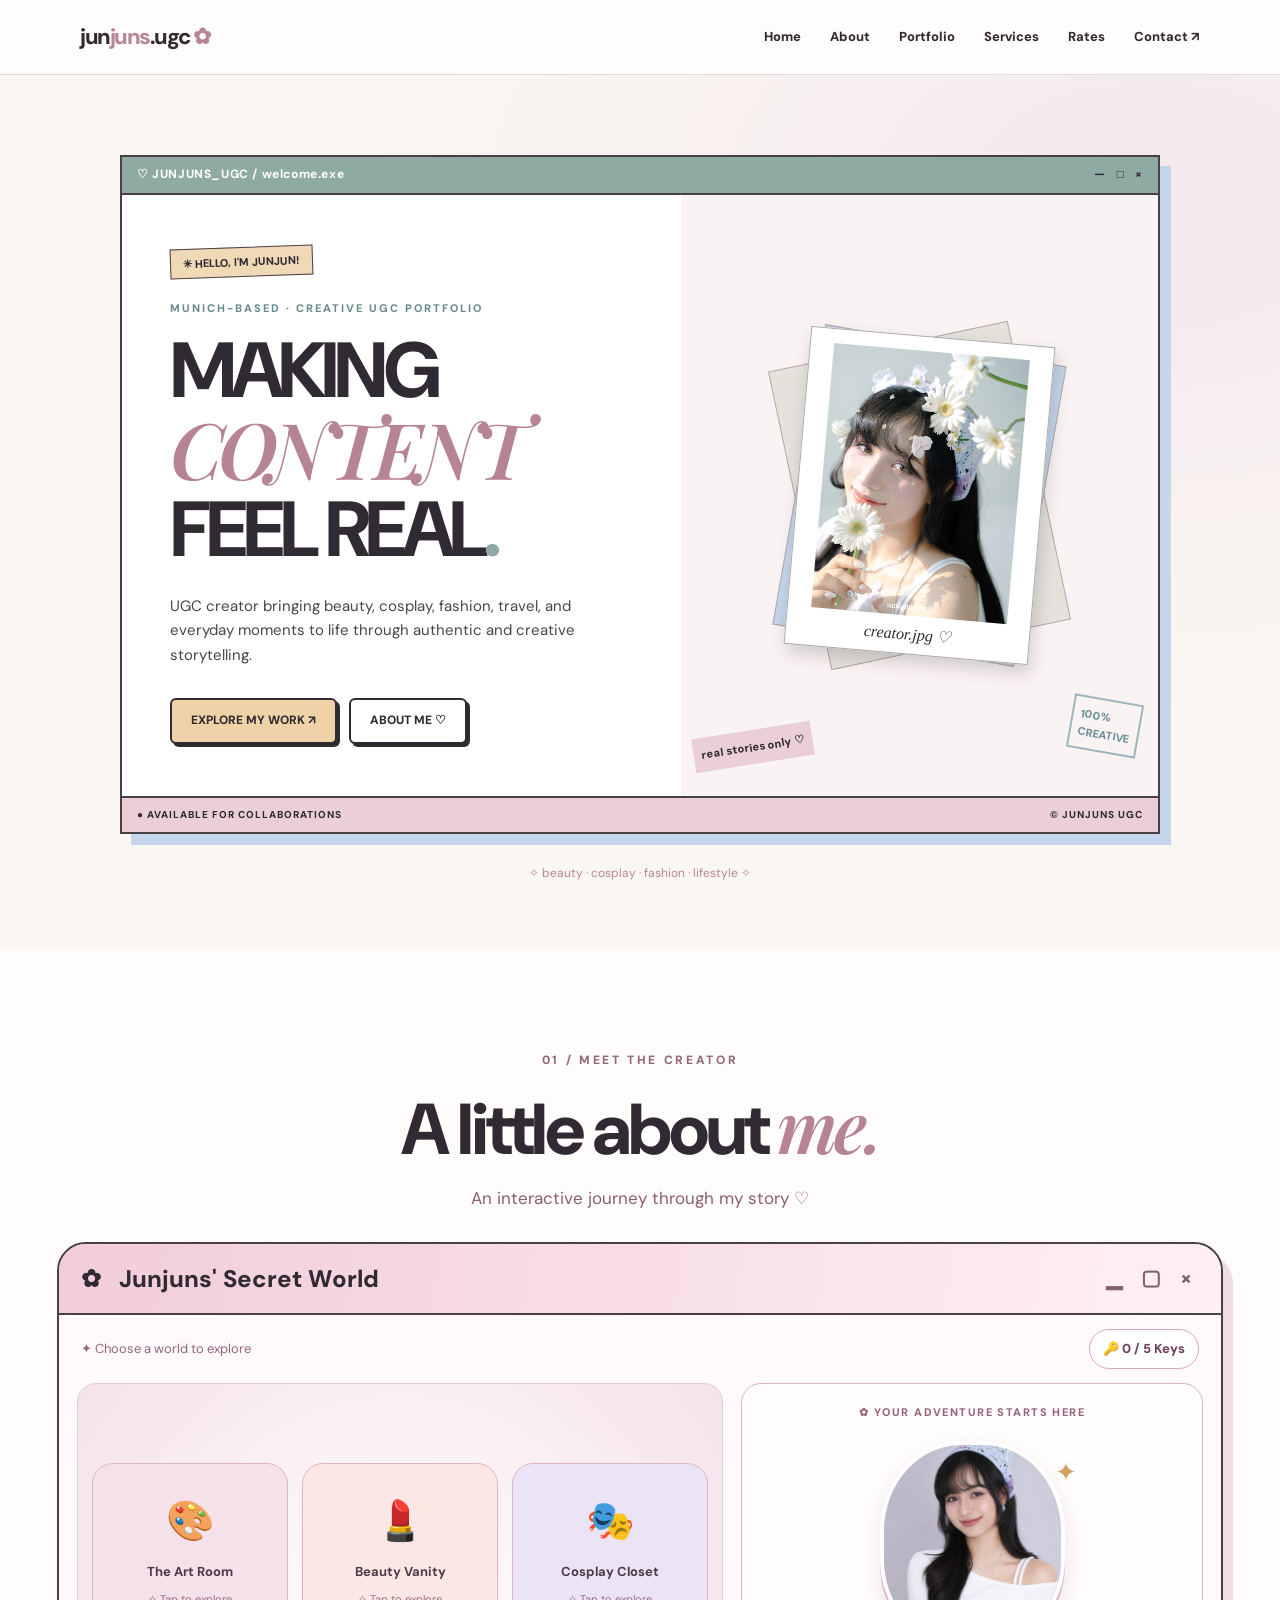
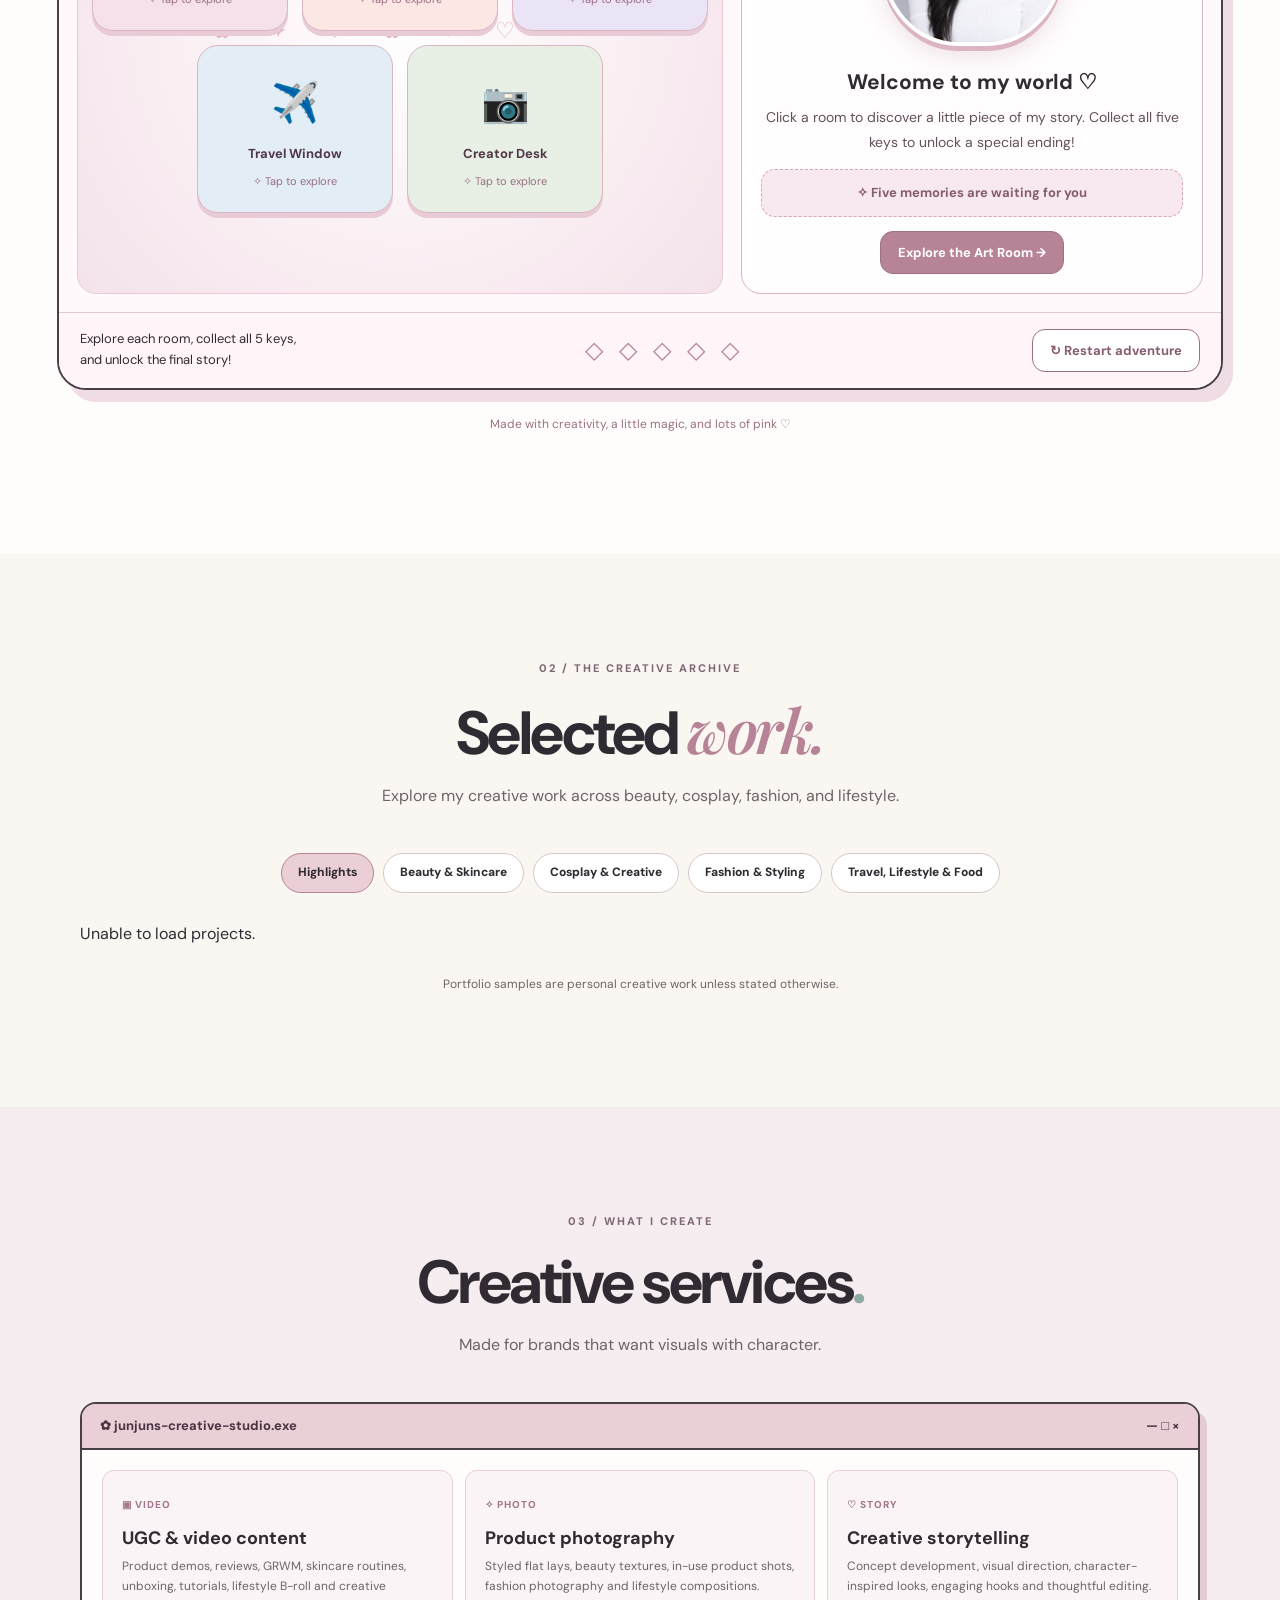
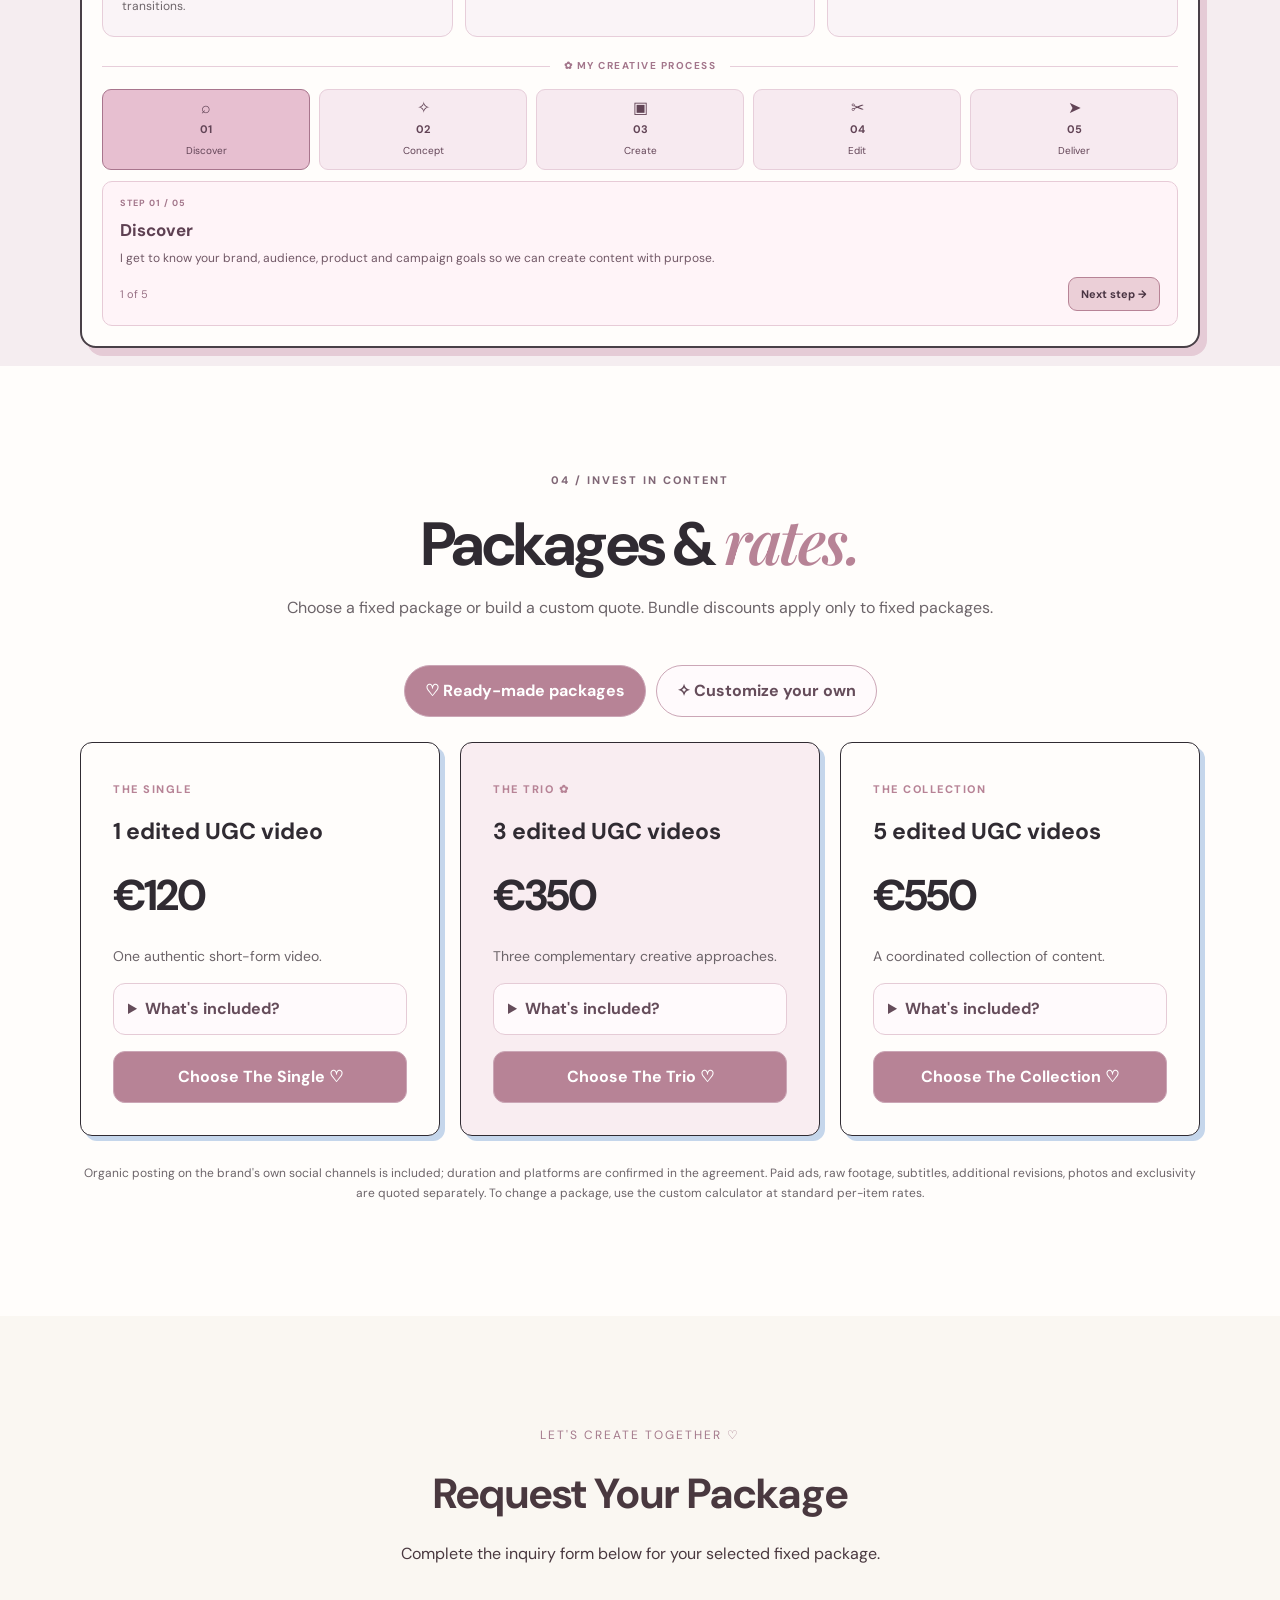
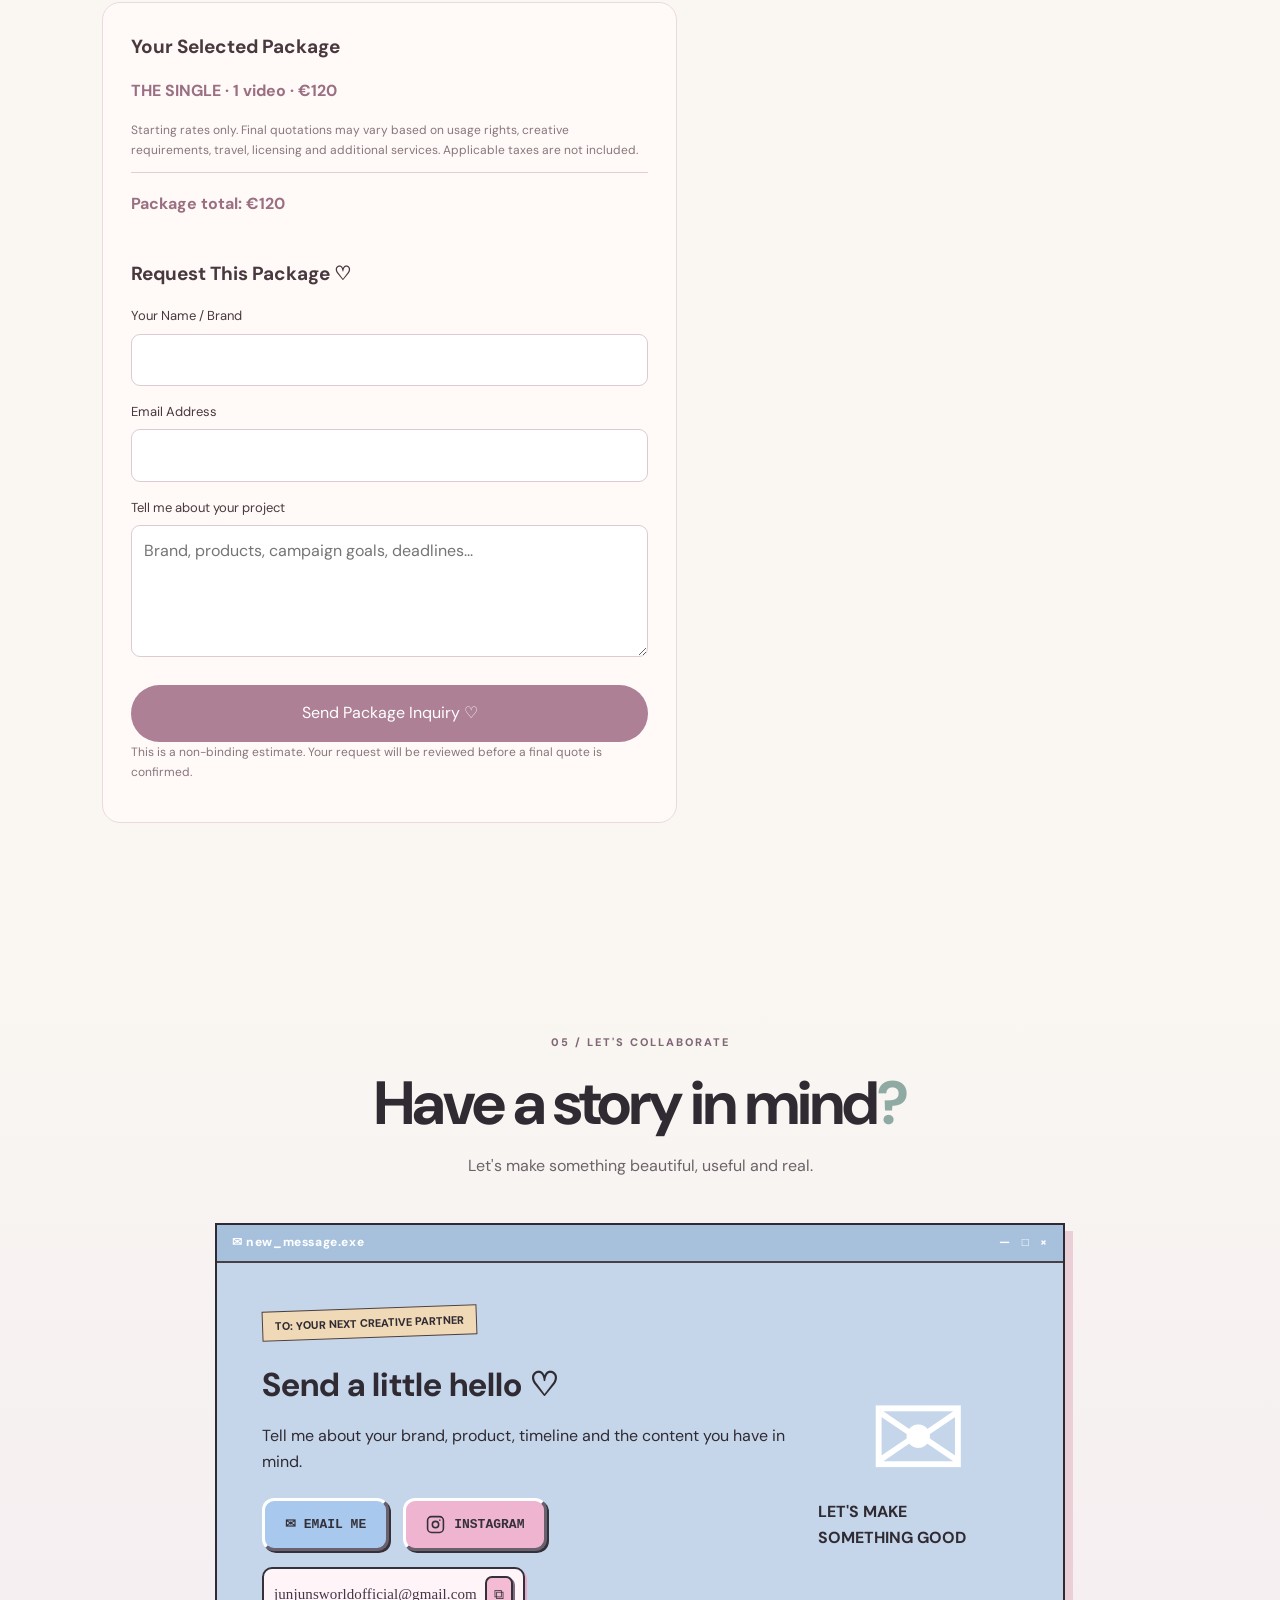
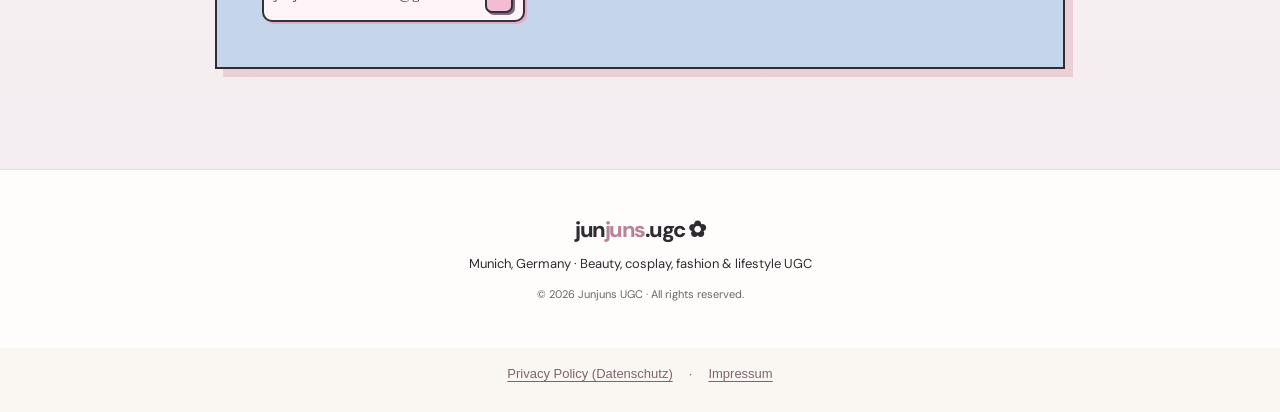
==== commit 1187656a: "Refactor rates section and update package details" ====
--- a/index.html
+++ b/index.html
@@ -1,17 +1,4 @@
-<!doctype html><html lang="en"><head><meta charset="utf-8"><meta name="viewport" content="width=device-width, initial-scale=1"><meta name="description" content="Junjuns UGC — beauty, cosplay, fashion and lifestyle content creator in Munich."><title>Junjuns UGC | Creative Scrapbook</title><link rel="stylesheet" href="version-b.css"><link rel="stylesheet" href="secret-world/secret-world.css"><link rel="stylesheet" href="mobile-pages.css"><style>
-/* Rates package details — works on desktop and mobile */
-#rates .ugc-package-details { margin-top:16px; border:1px solid #e5cbd6; border-radius:14px; background:#fffafc; overflow:hidden; text-align:left; }
-#rates .ugc-package-details summary { display:block; padding:13px 15px; cursor:pointer; color:#5e4a56; font-size:14px; font-weight:700; list-style:none; }
-#rates .ugc-package-details summary::-webkit-details-marker { display:none; }
-#rates .ugc-package-details summary::after { content:'+'; float:right; font-size:19px; line-height:1; color:#b78396; }
-#rates .ugc-package-details[open] summary::after { content:'−'; }
-#rates .ugc-package-details[open] summary { border-bottom:1px solid #e5cbd6; }
-#rates .ugc-package-details ul { list-style:none; padding:14px 15px 7px; margin:0; }
-#rates .ugc-package-details li { position:relative; padding:0 0 10px 22px; font-size:13px; line-height:1.5; color:#5e4a56; }
-#rates .ugc-package-details li::before { content:'✓'; position:absolute; left:0; font-weight:700; color:#b78396; }
-#rates .ugc-package-details summary:focus-visible { outline:2px solid #6b4b61; outline-offset:-3px; }
-#rates .ugc-package-note { margin-top:20px; line-height:1.65; }
-</style></head><body>
+<!doctype html><html lang="en"><head><meta charset="utf-8"><meta name="viewport" content="width=device-width, initial-scale=1"><meta name="description" content="Junjuns UGC — beauty, cosplay, fashion and lifestyle content creator in Munich."><title>Junjuns UGC | Creative Scrapbook</title><link rel="stylesheet" href="version-b.css"><link rel="stylesheet" href="secret-world/secret-world.css"><link rel="stylesheet" href="mobile-pages.css"></head><body>
 <header class="nav"><a class="brand" href="#home">jun<span>juns</span>.ugc <i>✿</i></a><button class="mobile" id="menu" aria-label="Toggle navigation">☰</button><nav id="links"><a href="#home">Home</a><a href="#about">About</a><a href="#portfolio">Portfolio</a><a href="#services">Services</a><a href="#rates">Rates</a><a href="#contact">Contact ↗</a></nav></header>
 <main><section class="hero section" id="home"><div class="shell"><div class="window"><div class="titlebar"><span>♡ JUNJUNS_UGC / welcome.exe</span><span class="controls">— &nbsp; □ &nbsp; ×</span></div><div class="windowbody"><div class="intro"><span class="tape">✳ HELLO, I'M JUNJUN!</span><p class="eyebrow">MUNICH-BASED · CREATIVE UGC PORTFOLIO</p><h1>MAKING<br><em>CONTENT</em><br>FEEL REAL<span class="dot">.</span></h1><p class="lead" id="heroDescription">Beautiful visuals, genuine experiences and a little creative chaos. Beauty, cosplay, fashion, travel & the moments in between.</p><div class="actions"><a class="btn" href="#portfolio">EXPLORE MY WORK ↗</a><a class="btn outline" href="#about">ABOUT ME ♡</a></div></div><div class="photo-area"><div class="paper one"></div><div class="paper two"></div><div class="polaroid"><div class="portrait" id="heroPortrait"><span>YOUR PHOTO<br>HERE ✿</span></div><small>creator.jpg ♡</small></div><span class="seal">100%<br>CREATIVE</span><span class="sticker">real stories only ♡</span></div></div><div class="status"><span>● AVAILABLE FOR COLLABORATIONS</span><span>© JUNJUNS UGC</span></div></div><p class="micro">✧ beauty · cosplay · fashion · lifestyle ✧</p></div></section>
 
@@ -178,80 +165,31 @@
 
 
 
-<section class="section rates" id="rates">
-  <div class="shell">
-    <div class="heading">
-      <span class="eyebrow">04 / INVEST IN CONTENT</span>
-      <h2>Packages &amp; <em>rates.</em></h2>
-      <p>Illustrative starting prices. Every project can be tailored to your brief.</p>
-    </div>
-    <div class="rate-grid">
-      <article>
-        <span>THE SINGLE</span>
-        <h3>1 edited UGC video</h3>
-        <strong>€120</strong>
-        <p>Concept, filming and editing of one short-form video.</p>
-        <details class="ugc-package-details">
-          <summary>What's included?</summary>
-          <ul>
-            <li>1 edited video, 15–30 seconds</li>
-            <li>1 creative concept and short script</li>
-            <li>Product demonstration, review or unboxing</li>
-            <li>Vertical 9:16 delivery</li>
-            <li>Basic editing and transitions</li>
-            <li>1 revision round</li>
-            <li>Organic social media usage included</li>
-          </ul>
-        </details>
-      </article>
-      <article class="featured">
-        <span>THE TRIO ✿</span>
-        <h3>3 edited UGC videos</h3>
-        <strong>€350</strong>
-        <p>Three videos with multiple angles, hooks or creative approaches.</p>
-        <details class="ugc-package-details">
-          <summary>What's included?</summary>
-          <ul>
-            <li>3 edited videos, 15–30 seconds each</li>
-            <li>3 creative concepts and short scripts</li>
-            <li>Different hooks and content angles</li>
-            <li>Product demos, tutorials or reviews</li>
-            <li>Vertical 9:16 delivery</li>
-            <li>Editing and creative transitions</li>
-            <li>1 revision round per video</li>
-            <li>Organic social media usage included</li>
-          </ul>
-        </details>
-      </article>
-      <article>
-        <span>THE COLLECTION</span>
-        <h3>5 edited UGC videos</h3>
-        <strong>€550</strong>
-        <p>A coordinated collection of short-form video assets.</p>
-        <details class="ugc-package-details">
-          <summary>What's included?</summary>
-          <ul>
-            <li>5 edited videos, 15–30 seconds each</li>
-            <li>5 creative concepts and short scripts</li>
-            <li>Varied hooks and storytelling approaches</li>
-            <li>Mix of demos, lifestyle and aesthetic content</li>
-            <li>Vertical 9:16 delivery</li>
-            <li>Editing and creative transitions</li>
-            <li>1 revision round per video</li>
-            <li>Organic social media usage included</li>
-          </ul>
-        </details>
-      </article>
-    </div>
-    <p class="fineprint ugc-package-note">♡ Organic usage means posting the finished videos on the brand's own social media without paid promotion. Paid ad licensing, subtitles, additional revisions, raw footage, photography and exclusivity are quoted separately. Platforms and usage duration are confirmed in the project agreement. Extended 30–60 second videos are available through the custom quote builder below.</p>
-  </div>
-</section>
+<section class="section rates" id="rates"><div class="shell">
+<div class="heading"><span class="eyebrow">04 / INVEST IN CONTENT</span><h2>Packages & <em>rates.</em></h2><p>Choose a fixed package or build a custom quote. Bundle discounts apply only to fixed packages.</p></div>
+<div class="ugc-mode-switch" role="group" aria-label="Pricing type">
+<button type="button" id="ugcFixedTab" class="ugc-mode-active" aria-pressed="true">♡ Ready-made packages</button>
+<button type="button" id="ugcCustomTab" aria-pressed="false">✧ Customize your own</button>
+</div>
+<div id="ugcFixedPackages" class="rate-grid">
+<article><span>THE SINGLE</span><h3>1 edited UGC video</h3><strong>€120</strong><p>One authentic short-form video.</p>
+<details class="ugc-package-details"><summary>What's included?</summary><ul><li>1 edited video (15–30 seconds)</li><li>1 concept and short script</li><li>Product demo, review or unboxing</li><li>1 revision round</li><li>Organic social media usage</li></ul></details>
+<button type="button" class="ugc-choose-package" data-package="single">Choose The Single ♡</button></article>
+<article class="featured"><span>THE TRIO ✿</span><h3>3 edited UGC videos</h3><strong>€350</strong><p>Three complementary creative approaches.</p>
+<details class="ugc-package-details"><summary>What's included?</summary><ul><li>3 edited videos (15–30 seconds each)</li><li>3 concepts and short scripts</li><li>Different hooks and content angles</li><li>1 revision round per video</li><li>Organic social media usage</li></ul></details>
+<button type="button" class="ugc-choose-package" data-package="trio">Choose The Trio ♡</button></article>
+<article><span>THE COLLECTION</span><h3>5 edited UGC videos</h3><strong>€550</strong><p>A coordinated collection of content.</p>
+<details class="ugc-package-details"><summary>What's included?</summary><ul><li>5 edited videos (15–30 seconds each)</li><li>5 concepts and short scripts</li><li>Varied storytelling and content angles</li><li>1 revision round per video</li><li>Organic social media usage</li></ul></details>
+<button type="button" class="ugc-choose-package" data-package="collection">Choose The Collection ♡</button></article>
+</div>
+<p class="fineprint" id="ugcPackageNote">Organic posting on the brand's own social channels is included; duration and platforms are confirmed in the agreement. Paid ads, raw footage, subtitles, additional revisions, photos and exclusivity are quoted separately. To change a package, use the custom calculator at standard per-item rates.</p>
+</div></section>
 
 <section id="quote-builder" class="quote-section">
   <div class="quote-heading">
     <span class="quote-eyebrow">LET'S CREATE TOGETHER ♡</span>
-    <h2>Build Your UGC Package</h2>
-    <p>Customize your content and get an instant estimate.</p>
+    <h2 id="ugcBuilderTitle">Request Your Package</h2>
+    <p id="ugcBuilderIntro">Choose a package above, or switch to Customize Your Own for an itemized estimate.</p>
   </div>
 
   
@@ -266,7 +204,7 @@
 
 
     <div class="quote-grid">
-      <div class="quote-fields">
+      <div class="quote-fields" id="ugcCustomFields">
 
         <h3>01 / Content Creation</h3>
 
@@ -328,7 +266,7 @@
       </div>
 
       <div class="quote-summary">
-        <h3>Your Estimated Quote</h3>
+        <h3 id="ugcQuoteHeading">Your Selected Package</h3><p id="ugcSelectedPackage" class="ugc-selected-package">THE SINGLE · 1 video · €120</p>
         <p>Content creation <strong id="qProduction">€100</strong></p>
         <p>Usage rights <strong id="qLicense">€0</strong></p>
         <p>Extras <strong id="qExtras">€0</strong></p>
@@ -346,7 +284,7 @@
           Applicable taxes are not included.
         </p>
 
-        <h3>Request a Custom Quote ♡</h3>
+        <h3 id="ugcRequestHeading">Request This Package ♡</h3>
 
         <label for="quoteName">Your Name / Brand</label>
         <input id="quoteName" name="name" required>
@@ -556,4 +494,91 @@
 </script>
 
 <script src="secret-world/secret-world.js"></script>
-<script src="mobile-pages.js"></script></body> </html>
+<script src="mobile-pages.js"></script>
+<style>
+.ugc-mode-switch{display:flex;gap:10px;justify-content:center;flex-wrap:wrap;margin:25px 0}
+.ugc-mode-switch button,.ugc-choose-package{cursor:pointer;font:inherit;font-weight:700;border:1px solid #cba6b6;border-radius:999px;background:#fffafc;color:#654c5a;padding:12px 20px}
+.ugc-mode-switch button.ugc-mode-active,.ugc-choose-package{background:#b78396;color:#fff}
+.ugc-choose-package{width:100%;margin-top:16px;border-radius:12px}
+.ugc-package-details{margin-top:14px;border:1px solid #e5cbd6;border-radius:12px;background:#fffafc;padding:0 12px}
+.ugc-package-details summary{cursor:pointer;padding:12px 2px;font-weight:700;color:#654c5a}
+.ugc-package-details ul{margin:0;padding:4px 0 12px 22px;font-size:13px;line-height:1.7;color:#654c5a}
+.ugc-selected-package{font-weight:700;color:#9b6f83}
+body.ugc-fixed-mode #ugcCustomFields{display:none!important}
+body.ugc-custom-mode #ugcFixedPackages,body.ugc-custom-mode #ugcPackageNote{display:none!important}
+body.ugc-fixed-mode .quote-summary>p:not(#ugcSelectedPackage):not(.quote-note),body.ugc-fixed-mode .quote-summary>.quote-total{display:none!important}
+body.ugc-fixed-mode #ugcFixedTotal{display:block!important}
+#ugcFixedTotal{display:none;border-top:1px solid #e5cbd6;padding:18px 0;font-weight:700;color:#9b6f83}
+@media(max-width:767px){.ugc-mode-switch button{flex:1 1 140px;padding:11px 10px}.ugc-choose-package{min-height:44px}}
+</style>
+<script>
+(function(){
+ const fixed={single:{name:'THE SINGLE',videos:1,price:120},trio:{name:'THE TRIO',videos:3,price:350},collection:{name:'THE COLLECTION',videos:5,price:550}};
+ let mode='fixed',selected='single';
+ const $=id=>document.getElementById(id);
+ const form=$('ugcQuoteForm'), fields=$('ugcCustomFields'), quote=$('quote-builder');
+ if(!form||!fields||!quote)return;
+ const summary=form.querySelector('.quote-summary');
+ const total=document.createElement('div');
+ total.id='ugcFixedTotal';summary.insertBefore(total,$('ugcRequestHeading'));
+ const submit=form.querySelector('button[type="submit"]');
+ const val=id=>Math.max(0,Number($(id)?.value)||0);
+ const euro=n=>'€'+Math.round(n).toLocaleString('en-IE');
+ function customCalc(){
+   const v=val('quoteVideos'),p=val('quotePhotos');
+   const production=v*120+p*30+( $('quoteLength')?.value==='extended'?v*40:0);
+   const usage=production*(Number($('quoteUsage')?.value)||0);
+   const extras=val('quoteHooks')*25+val('quoteRevisions')*20+
+      ($('quoteRaw')?.checked?50:0)+($('quoteSubtitles')?.checked?v*15:0);
+   const rush=$('quoteRush')?.checked?(production+usage+extras)*.30:0;
+   const sum=production+usage+extras+rush;
+   [['qProduction',production],['qLicense',usage],['qExtras',extras],['qRush',rush],['qTotal',sum]].forEach(([id,n])=>{if($(id))$(id).textContent=euro(n)});
+   return sum;
+ }
+ function refresh(){
+   if(mode==='fixed'){
+     const p=fixed[selected];
+     $('ugcSelectedPackage').textContent=p.name+' · '+p.videos+' video'+(p.videos>1?'s':'')+' · '+euro(p.price);
+     total.textContent='Package total: '+euro(p.price);
+     $('ugcQuoteHeading').textContent='Your Selected Package';
+     $('ugcRequestHeading').textContent='Request This Package ♡';
+     $('ugcBuilderTitle').textContent='Request Your Package';
+     $('ugcBuilderIntro').textContent='Complete the inquiry form below for your selected fixed package.';
+     submit.textContent='Send Package Inquiry ♡';
+     $('quoteAmount').value=String(p.price);
+     $('quoteDetails').value='Fixed package: '+p.name+'; '+p.videos+' videos; €'+p.price+'; standard package inclusions; extras not included.';
+   }else{
+     $('ugcQuoteHeading').textContent='Your Estimated Quote';
+     $('ugcRequestHeading').textContent='Request a Custom Quote ♡';
+     $('ugcBuilderTitle').textContent='Build Your UGC Package';
+     $('ugcBuilderIntro').textContent='Customize your content and get an instant estimate. Fixed-package bundle discounts do not apply.';
+     submit.textContent='Request a Custom Quote ♡';
+     const sum=customCalc();
+     $('quoteAmount').value=String(Math.round(sum));
+     $('quoteDetails').value='Custom quote; '+val('quoteVideos')+' videos; '+val('quotePhotos')+' photos; length '+$('quoteLength').value+'; ad license '+$('quoteUsage').selectedOptions[0].text+'; hooks '+val('quoteHooks')+'; extra revisions '+val('quoteRevisions')+'; raw '+$('quoteRaw').checked+'; subtitles '+$('quoteSubtitles').checked+'; rush '+$('quoteRush').checked+'; exclusivity '+$('quoteExclusive').checked+'; creator ads '+$('quoteCreatorAds').checked+'; estimate '+euro(sum)+'.';
+   }
+ }
+ function setMode(m,scroll=false){
+   mode=m;document.body.classList.toggle('ugc-fixed-mode',m==='fixed');document.body.classList.toggle('ugc-custom-mode',m==='custom');
+   $('ugcFixedTab').classList.toggle('ugc-mode-active',m==='fixed');
+   $('ugcCustomTab').classList.toggle('ugc-mode-active',m==='custom');
+   $('ugcFixedTab').setAttribute('aria-pressed',String(m==='fixed'));
+   $('ugcCustomTab').setAttribute('aria-pressed',String(m==='custom'));
+   $('ugcSelectedPackage').hidden=m==='custom';
+   if(m==='custom') $('ugcSelectedPackage').style.display='none';else $('ugcSelectedPackage').style.display='';
+   refresh();
+   if(scroll)quote.scrollIntoView({behavior:'smooth',block:'start'});
+ }
+ $('ugcFixedTab').addEventListener('click',()=>setMode('fixed'));
+ $('ugcCustomTab').addEventListener('click',()=>setMode('custom',true));
+ document.querySelectorAll('.ugc-choose-package').forEach(b=>b.addEventListener('click',()=>{
+   selected=b.dataset.package;setMode('fixed',true);
+ }));
+ // Run after existing calculator listeners, without replacing other site functionality.
+ fields.addEventListener('input',()=>{if(mode==='custom')requestAnimationFrame(refresh)});
+ fields.addEventListener('change',()=>{if(mode==='custom')requestAnimationFrame(refresh)});
+ form.addEventListener('submit',refresh,true);
+ setMode('fixed');
+})();
+</script>
+</body> </html>
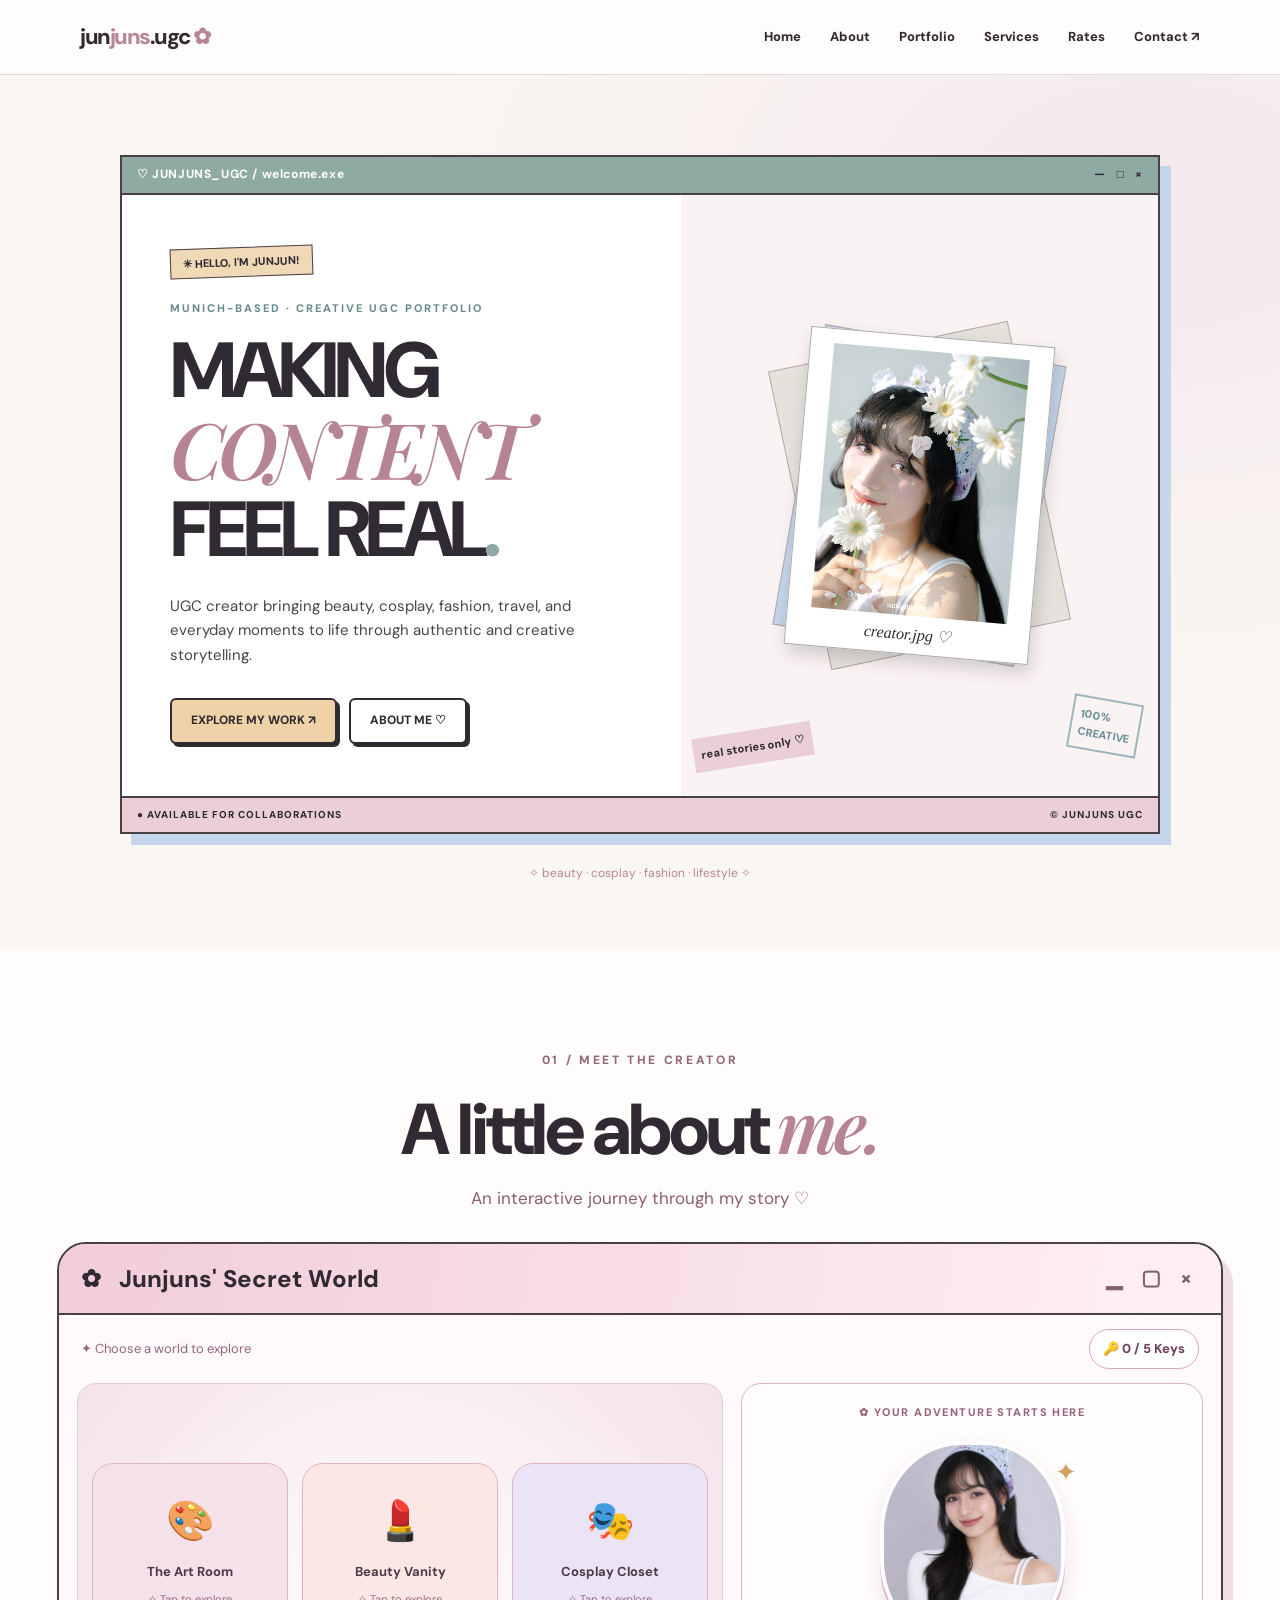
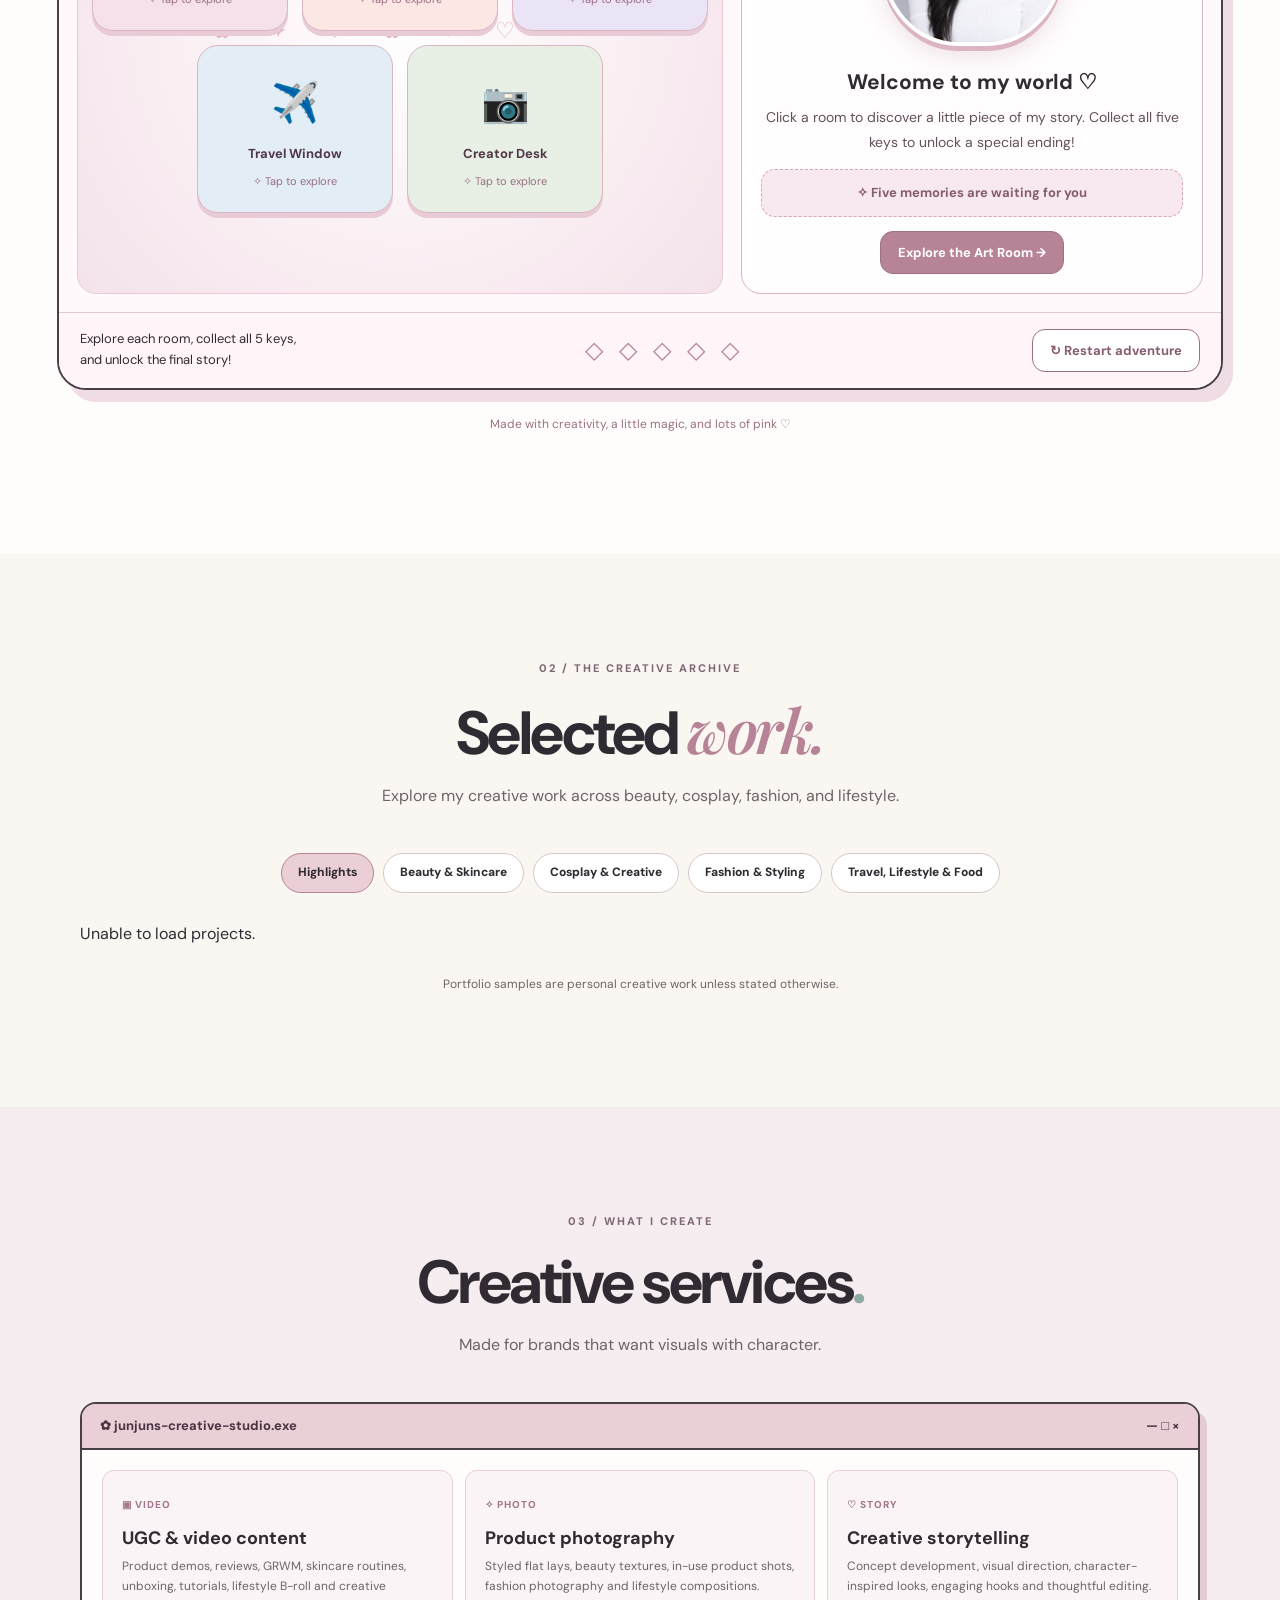
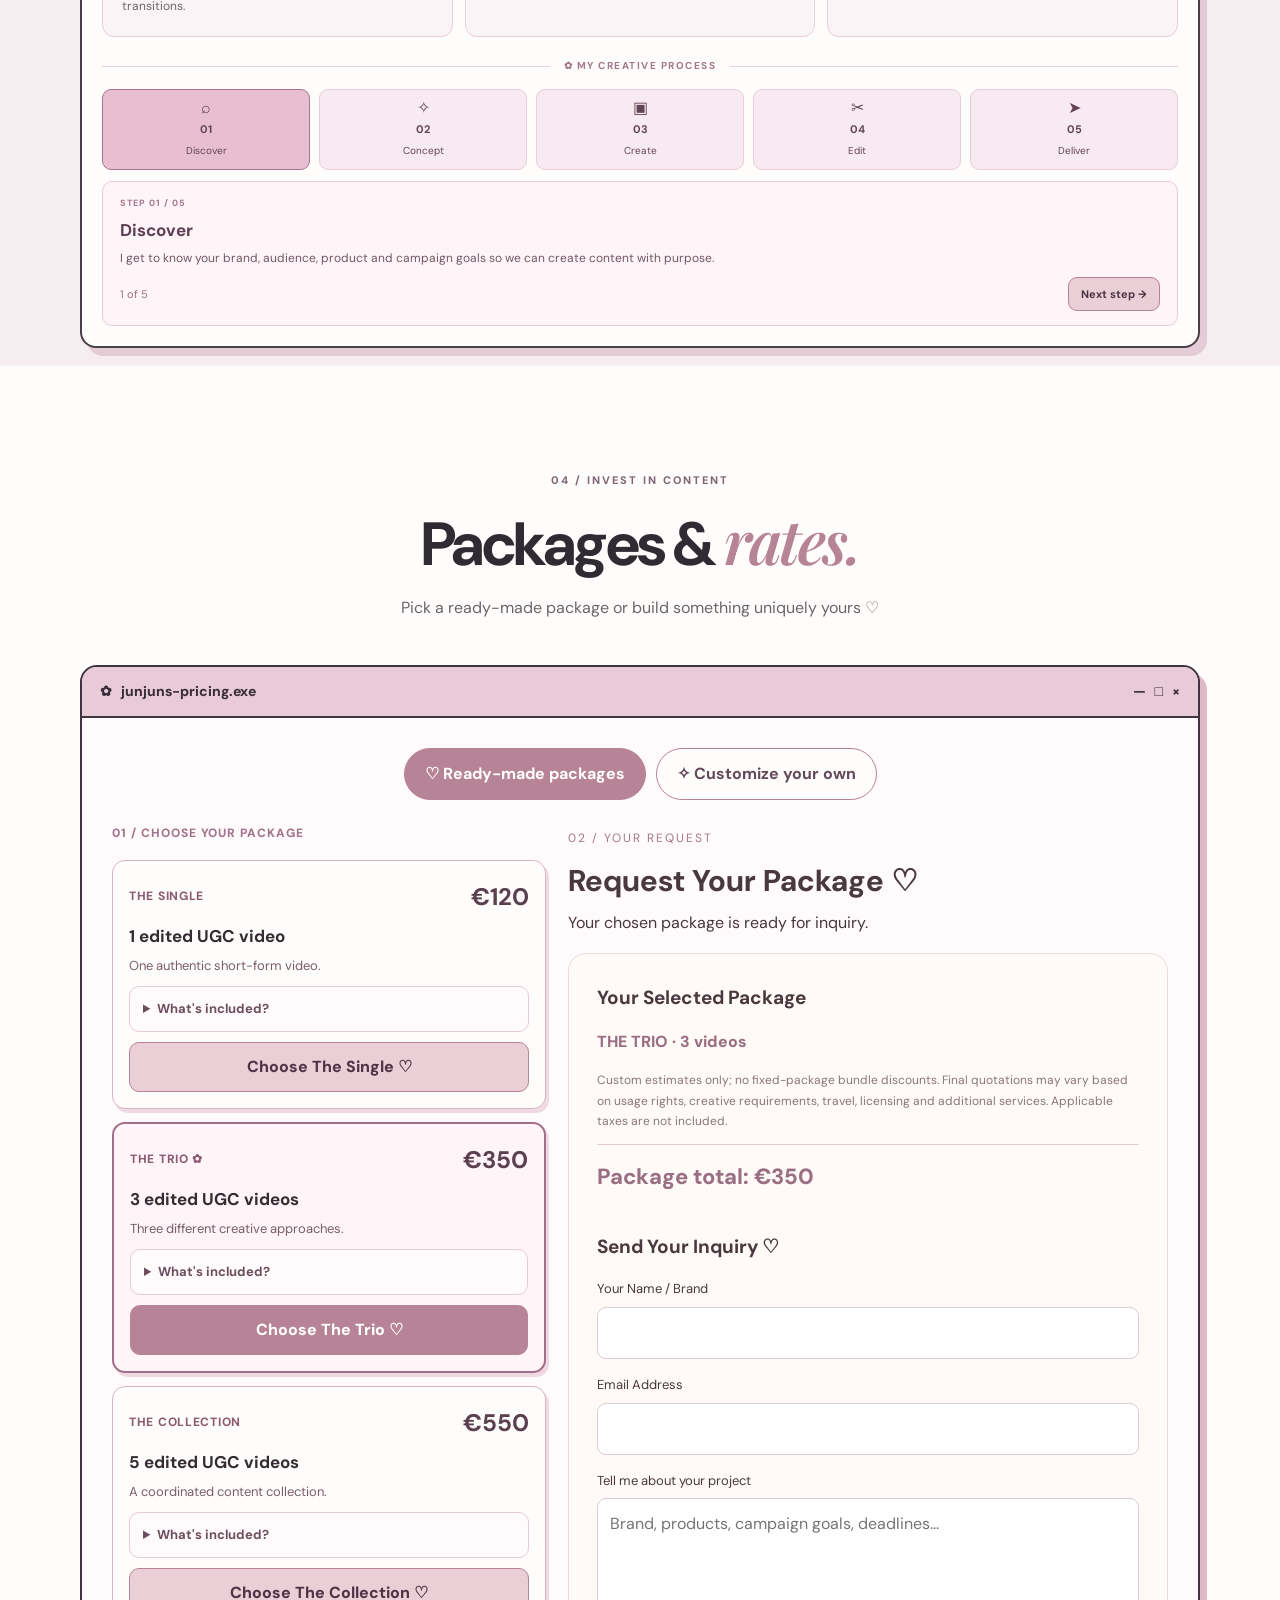
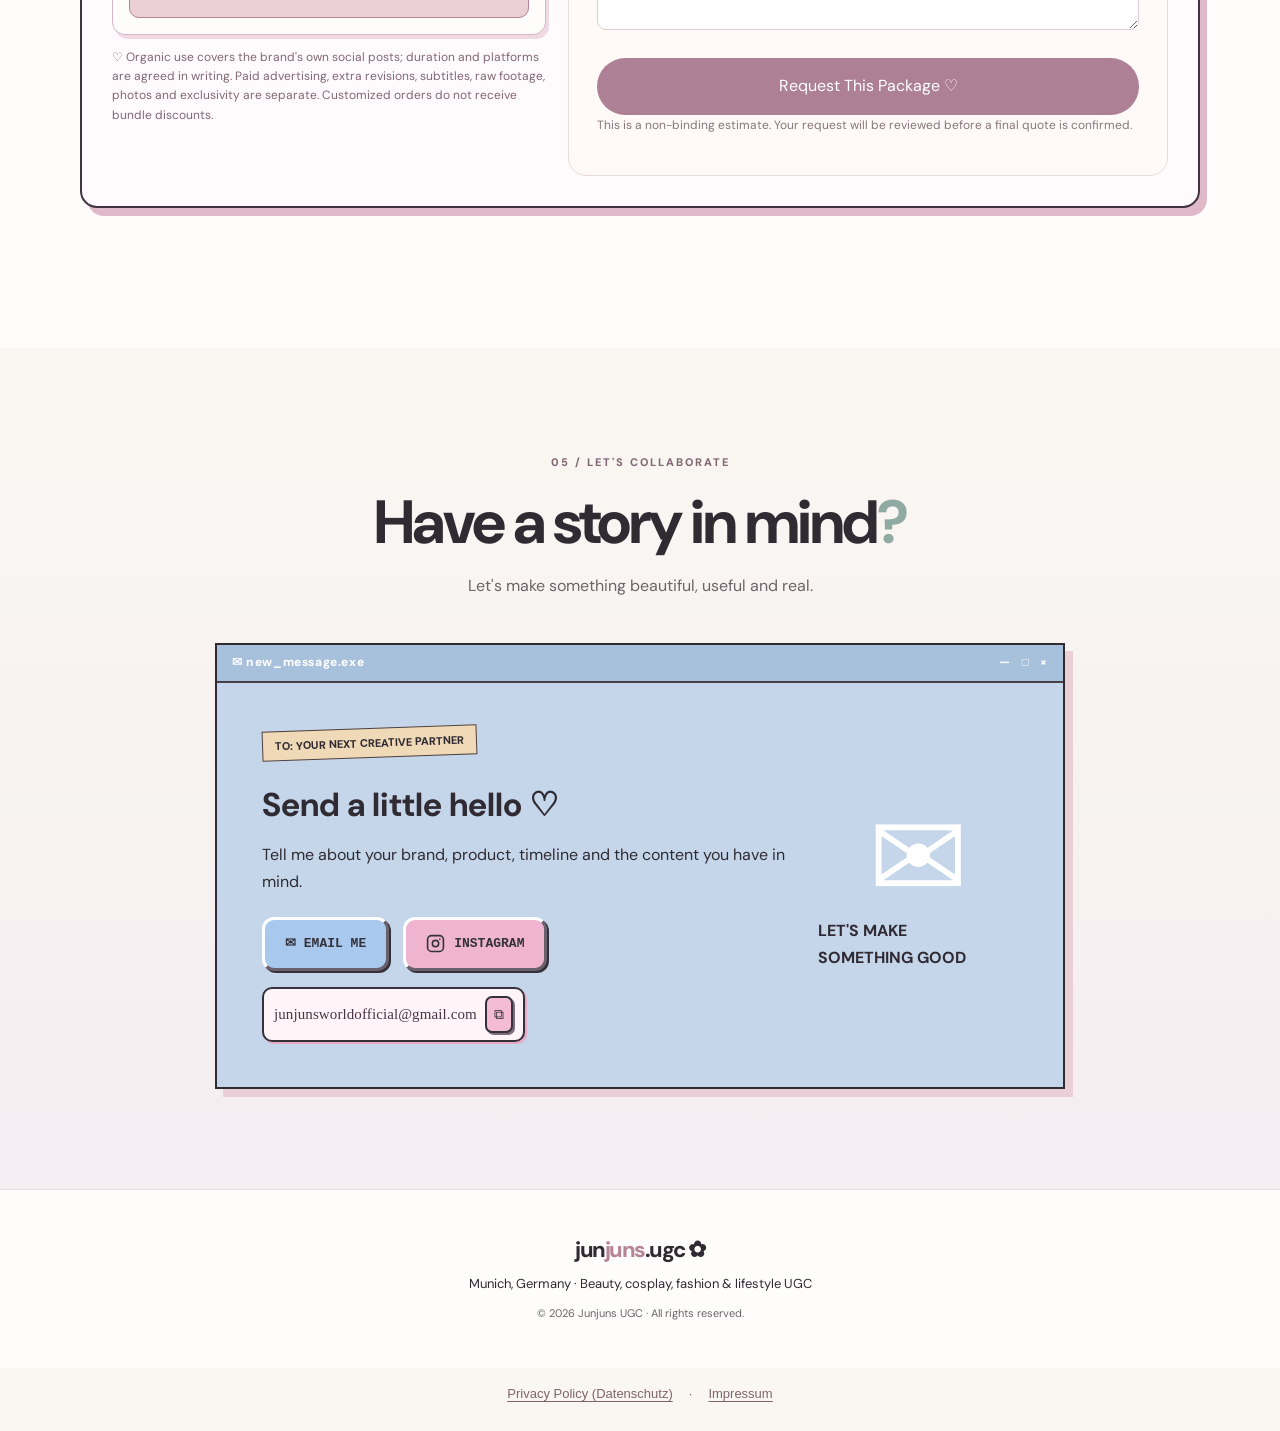
==== commit a8d58da5: "Update index.html" ====
--- a/index.html
+++ b/index.html
@@ -166,33 +166,19 @@
 
 
 <section class="section rates" id="rates"><div class="shell">
-<div class="heading"><span class="eyebrow">04 / INVEST IN CONTENT</span><h2>Packages & <em>rates.</em></h2><p>Choose a fixed package or build a custom quote. Bundle discounts apply only to fixed packages.</p></div>
-<div class="ugc-mode-switch" role="group" aria-label="Pricing type">
-<button type="button" id="ugcFixedTab" class="ugc-mode-active" aria-pressed="true">♡ Ready-made packages</button>
-<button type="button" id="ugcCustomTab" aria-pressed="false">✧ Customize your own</button>
+<div class="heading"><span class="eyebrow">04 / INVEST IN CONTENT</span><h2>Packages &amp; <em>rates.</em></h2><p>Pick a ready-made package or build something uniquely yours ♡</p></div>
+<div class="ugc-studio"><div class="ugc-studio-bar"><span>✿ &nbsp; junjuns-pricing.exe</span><span aria-hidden="true">— &nbsp; □ &nbsp; ×</span></div>
+<div class="ugc-studio-body">
+<div class="ugc-mode-switch" role="group" aria-label="Pricing type"><button type="button" id="ugcFixedTab" class="ugc-mode-active" aria-pressed="true">♡ Ready-made packages</button><button type="button" id="ugcCustomTab" aria-pressed="false">✧ Customize your own</button></div>
+<div class="ugc-studio-grid">
+<div id="ugcFixedPackages" class="ugc-package-list" aria-label="Choose a fixed package">
+<p class="ugc-step">01 / CHOOSE YOUR PACKAGE</p>
+<article class="ugc-package-card" data-package-card="single"><div class="ugc-package-line"><span>THE SINGLE</span><strong>€120</strong></div><h3>1 edited UGC video</h3><p>One authentic short-form video.</p><details class="ugc-package-details"><summary>What's included?</summary><ul><li>1 edited video, 15–30 seconds</li><li>1 creative concept and short script</li><li>Product demonstration, review or unboxing</li><li>Vertical 9:16 delivery</li><li>Basic editing and transitions</li><li>1 revision round</li><li>Organic posting on the brand's own social accounts</li></ul></details><button type="button" class="ugc-choose-package" data-package="single">Choose The Single ♡</button></article>
+<article class="ugc-package-card ugc-selected" data-package-card="trio"><div class="ugc-package-line"><span>THE TRIO ✿</span><strong>€350</strong></div><h3>3 edited UGC videos</h3><p>Three different creative approaches.</p><details class="ugc-package-details"><summary>What's included?</summary><ul><li>3 edited videos, 15–30 seconds each</li><li>3 creative concepts and short scripts</li><li>Different hooks and content angles</li><li>Product demos, reviews or lifestyle storytelling</li><li>Vertical 9:16 delivery</li><li>Basic editing and transitions</li><li>1 revision round per video</li><li>Organic posting on the brand's own social accounts</li></ul></details><button type="button" class="ugc-choose-package" data-package="trio">Choose The Trio ♡</button></article>
+<article class="ugc-package-card" data-package-card="collection"><div class="ugc-package-line"><span>THE COLLECTION</span><strong>€550</strong></div><h3>5 edited UGC videos</h3><p>A coordinated content collection.</p><details class="ugc-package-details"><summary>What's included?</summary><ul><li>5 edited videos, 15–30 seconds each</li><li>5 creative concepts and short scripts</li><li>A mix of demos, reviews and lifestyle content</li><li>Varied hooks and storytelling angles</li><li>Vertical 9:16 delivery</li><li>Basic editing and transitions</li><li>1 revision round per video</li><li>Organic posting on the brand's own social accounts</li></ul></details><button type="button" class="ugc-choose-package" data-package="collection">Choose The Collection ♡</button></article>
+<p class="ugc-disclaimer">♡ Organic use covers the brand's own social posts; duration and platforms are agreed in writing. Paid advertising, extra revisions, subtitles, raw footage, photos and exclusivity are separate. Customized orders do not receive bundle discounts.</p>
 </div>
-<div id="ugcFixedPackages" class="rate-grid">
-<article><span>THE SINGLE</span><h3>1 edited UGC video</h3><strong>€120</strong><p>One authentic short-form video.</p>
-<details class="ugc-package-details"><summary>What's included?</summary><ul><li>1 edited video (15–30 seconds)</li><li>1 concept and short script</li><li>Product demo, review or unboxing</li><li>1 revision round</li><li>Organic social media usage</li></ul></details>
-<button type="button" class="ugc-choose-package" data-package="single">Choose The Single ♡</button></article>
-<article class="featured"><span>THE TRIO ✿</span><h3>3 edited UGC videos</h3><strong>€350</strong><p>Three complementary creative approaches.</p>
-<details class="ugc-package-details"><summary>What's included?</summary><ul><li>3 edited videos (15–30 seconds each)</li><li>3 concepts and short scripts</li><li>Different hooks and content angles</li><li>1 revision round per video</li><li>Organic social media usage</li></ul></details>
-<button type="button" class="ugc-choose-package" data-package="trio">Choose The Trio ♡</button></article>
-<article><span>THE COLLECTION</span><h3>5 edited UGC videos</h3><strong>€550</strong><p>A coordinated collection of content.</p>
-<details class="ugc-package-details"><summary>What's included?</summary><ul><li>5 edited videos (15–30 seconds each)</li><li>5 concepts and short scripts</li><li>Varied storytelling and content angles</li><li>1 revision round per video</li><li>Organic social media usage</li></ul></details>
-<button type="button" class="ugc-choose-package" data-package="collection">Choose The Collection ♡</button></article>
-</div>
-<p class="fineprint" id="ugcPackageNote">Organic posting on the brand's own social channels is included; duration and platforms are confirmed in the agreement. Paid ads, raw footage, subtitles, additional revisions, photos and exclusivity are quoted separately. To change a package, use the custom calculator at standard per-item rates.</p>
-</div></section>
-
-<section id="quote-builder" class="quote-section">
-  <div class="quote-heading">
-    <span class="quote-eyebrow">LET'S CREATE TOGETHER ♡</span>
-    <h2 id="ugcBuilderTitle">Request Your Package</h2>
-    <p id="ugcBuilderIntro">Choose a package above, or switch to Customize Your Own for an itemized estimate.</p>
-  </div>
-
-  
+<section id="quote-builder" class="quote-section ugc-studio-quote"><div class="quote-heading"><span class="quote-eyebrow" id="ugcStep">02 / YOUR REQUEST</span><h2 id="ugcBuilderTitle">Request Your Package ♡</h2><p id="ugcBuilderIntro">Select a package on the left, then send your inquiry.</p></div>
 <form
   id="ugcQuoteForm"
   name="ugc-quote"
@@ -220,7 +206,9 @@
           <option value="extended">30–60 seconds (+€40/video)</option>
         </select>
 
-        <h3>02 / Usage Rights</h3>
+        <label for="quoteFormat">Video Style</label>
+<select id="quoteFormat"><option value="standard">Product demo / review / unboxing (included)</option><option value="story">Storytelling / scripted concept (+€25/video)</option><option value="creative">Creative transformation / cosplay (+€50/video)</option></select>
+<h3>02 / Usage Rights</h3>
 
         <label for="quoteUsage">Advertising License</label>
         <select id="quoteUsage">
@@ -231,7 +219,9 @@
           <option value="1.5">Paid ads — 12 months (+150%)</option>
         </select>
 
-        <h3>03 / Optional Extras</h3>
+        <label for="quotePlatforms">Organic Posting Platforms</label>
+<select id="quotePlatforms"><option value="social">Brand-owned Instagram, TikTok and Facebook (included)</option><option value="website">Also use on brand website (+€30)</option></select>
+<h3>03 / Optional Extras</h3>
 
         <label for="quoteHooks">Additional Hooks (€25 each)</label>
         <input id="quoteHooks" type="number" min="0" max="20" value="0">
@@ -278,7 +268,7 @@
         </div>
 
         <p class="quote-note">
-          Starting rates only. Final quotations may vary based
+          Custom estimates only; no fixed-package bundle discounts. Final quotations may vary based
           on usage rights, creative requirements, travel,
           licensing and additional services.
           Applicable taxes are not included.
@@ -313,8 +303,8 @@
         </p>
       </div>
     </div>
-  </form>
-</section>
+  </form></section></div></div></div></div></section>
+
 
 
 
@@ -496,85 +486,108 @@
 <script src="secret-world/secret-world.js"></script>
 <script src="mobile-pages.js"></script>
 <style>
-.ugc-mode-switch{display:flex;gap:10px;justify-content:center;flex-wrap:wrap;margin:25px 0}
-.ugc-mode-switch button,.ugc-choose-package{cursor:pointer;font:inherit;font-weight:700;border:1px solid #cba6b6;border-radius:999px;background:#fffafc;color:#654c5a;padding:12px 20px}
-.ugc-mode-switch button.ugc-mode-active,.ugc-choose-package{background:#b78396;color:#fff}
-.ugc-choose-package{width:100%;margin-top:16px;border-radius:12px}
-.ugc-package-details{margin-top:14px;border:1px solid #e5cbd6;border-radius:12px;background:#fffafc;padding:0 12px}
-.ugc-package-details summary{cursor:pointer;padding:12px 2px;font-weight:700;color:#654c5a}
-.ugc-package-details ul{margin:0;padding:4px 0 12px 22px;font-size:13px;line-height:1.7;color:#654c5a}
-.ugc-selected-package{font-weight:700;color:#9b6f83}
-body.ugc-fixed-mode #ugcCustomFields{display:none!important}
-body.ugc-custom-mode #ugcFixedPackages,body.ugc-custom-mode #ugcPackageNote{display:none!important}
-body.ugc-fixed-mode .quote-summary>p:not(#ugcSelectedPackage):not(.quote-note),body.ugc-fixed-mode .quote-summary>.quote-total{display:none!important}
-body.ugc-fixed-mode #ugcFixedTotal{display:block!important}
-#ugcFixedTotal{display:none;border-top:1px solid #e5cbd6;padding:18px 0;font-weight:700;color:#9b6f83}
-@media(max-width:767px){.ugc-mode-switch button{flex:1 1 140px;padding:11px 10px}.ugc-choose-package{min-height:44px}}
+/* Retro pricing studio — scoped to rates only */
+#rates .ugc-studio{border:2px solid #3f3440;border-radius:17px;background:#fffafc;box-shadow:7px 8px 0 #dfb9c8;overflow:hidden;max-width:1200px;margin:24px auto 40px}
+#rates .ugc-studio-bar{display:flex;justify-content:space-between;gap:10px;padding:13px 18px;background:#e9cbd7;color:#392e39;font-weight:800;border-bottom:2px solid #3f3440;font-size:14px}
+#rates .ugc-studio-body{padding:clamp(14px,2.5vw,30px)}
+#rates .ugc-mode-switch{display:flex;gap:10px;justify-content:center;margin:0 0 24px;flex-wrap:wrap}
+#rates .ugc-mode-switch button{cursor:pointer;padding:12px 20px;border:1px solid #b78396;border-radius:999px;background:#fffdfb;color:#63495a;font:inherit;font-weight:700}
+#rates .ugc-mode-switch button.ugc-mode-active{background:#b78396;color:white}
+#rates .ugc-studio-grid{display:grid;grid-template-columns:minmax(0,42fr) minmax(0,58fr);gap:22px;align-items:start}
+#rates .ugc-package-list{display:grid;gap:13px;min-width:0}
+#rates .ugc-step{font-size:12px;font-weight:800;letter-spacing:.08em;color:#a2738a;margin:0 0 3px}
+#rates .ugc-package-card{background:#fffdfb;border:1px solid #d6b6c5;border-radius:13px;padding:16px;box-shadow:3px 4px 0 #efdae3;min-width:0}
+#rates .ugc-package-card.ugc-selected{border:2px solid #a36f88;background:#fff5f9}
+#rates .ugc-package-line{display:flex;align-items:center;justify-content:space-between;gap:10px}
+#rates .ugc-package-line span{font-size:12px;font-weight:800;color:#8c5b72;letter-spacing:.06em}
+#rates .ugc-package-line strong{font-size:24px;color:#5b4050}
+#rates .ugc-package-card h3{font-size:17px;margin:5px 0;color:#352c33}
+#rates .ugc-package-card p{font-size:13px;margin:5px 0 10px;color:#785d6a}
+#rates .ugc-package-details{border:1px solid #e4cbd7;border-radius:10px;background:#fffafc;margin:10px 0}
+#rates .ugc-package-details summary{cursor:pointer;padding:11px 13px;color:#6c4e5e;font-weight:700;font-size:13px}
+#rates .ugc-package-details ul{margin:0;padding:4px 12px 13px 31px;color:#674f5c;font-size:13px;line-height:1.7}
+#rates .ugc-choose-package{width:100%;border:1px solid #b78396;border-radius:10px;background:#ebcfd7;color:#4e3444;padding:11px;font:inherit;font-weight:800;cursor:pointer}
+#rates .ugc-selected .ugc-choose-package{background:#b78396;color:white}
+#rates .ugc-disclaimer{font-size:12px;line-height:1.6;color:#806774}
+#rates .ugc-studio-quote{padding:0!important;margin:0!important;background:transparent!important;min-width:0;scroll-margin-top:125px}
+#rates .ugc-studio-quote .quote-heading{margin:0 0 16px!important;text-align:left}
+#rates .ugc-studio-quote .quote-heading h2{font-size:clamp(22px,2.5vw,30px);margin:5px 0}
+#rates .ugc-studio-quote .quote-grid{display:block!important;min-width:0}
+#rates .ugc-studio-quote .quote-fields,#rates .ugc-studio-quote .quote-summary{width:100%!important;max-width:none!important;min-width:0;box-sizing:border-box}
+#rates .ugc-studio-quote .quote-summary{margin:0!important}
+#rates .ugc-studio-quote #ugcCustomFields{display:none!important}
+#rates .ugc-selected-package{font-weight:800;color:#9b6f83}
+#rates #ugcFixedTotal{font-size:22px;font-weight:800;color:#9b6f83;padding:14px 0;border-top:1px solid #e5cbd6}
+body.ugc-fixed-mode #rates .quote-summary>p:not(#ugcSelectedPackage):not(.quote-note),body.ugc-fixed-mode #rates .quote-summary>.quote-total{display:none!important}
+body.ugc-custom-mode #rates .ugc-package-list{display:none!important}
+body.ugc-custom-mode #rates .ugc-studio-grid{grid-template-columns:minmax(0,1fr)}
+body.ugc-custom-mode #rates .ugc-studio-quote .quote-grid{display:grid!important;grid-template-columns:minmax(0,1fr) minmax(0,1fr);gap:22px;align-items:start}
+body.ugc-custom-mode #rates .ugc-studio-quote #ugcCustomFields{display:block!important}
+body.ugc-custom-mode #rates #ugcFixedTotal,body.ugc-custom-mode #rates #ugcSelectedPackage{display:none!important}
+@media(max-width:767px){#rates .ugc-studio-grid,body.ugc-custom-mode #rates .ugc-studio-quote .quote-grid{display:block!important}#rates .ugc-studio-quote{margin-top:20px!important}#rates .ugc-mode-switch button{flex:1 1 140px;padding:11px 8px}#rates .ugc-studio{box-shadow:3px 4px 0 #dfb9c8}body.ugc-custom-mode #rates .ugc-studio-quote .quote-summary{margin-top:20px!important}}
 </style>
 <script>
-(function(){
- const fixed={single:{name:'THE SINGLE',videos:1,price:120},trio:{name:'THE TRIO',videos:3,price:350},collection:{name:'THE COLLECTION',videos:5,price:550}};
- let mode='fixed',selected='single';
+(()=>{
+ const packages={single:{name:'THE SINGLE',videos:1,price:120},trio:{name:'THE TRIO',videos:3,price:350},collection:{name:'THE COLLECTION',videos:5,price:550}};
  const $=id=>document.getElementById(id);
- const form=$('ugcQuoteForm'), fields=$('ugcCustomFields'), quote=$('quote-builder');
- if(!form||!fields||!quote)return;
- const summary=form.querySelector('.quote-summary');
- const total=document.createElement('div');
- total.id='ugcFixedTotal';summary.insertBefore(total,$('ugcRequestHeading'));
+ const form=$('ugcQuoteForm'),fields=$('ugcCustomFields'),summary=form?.querySelector('.quote-summary');
+ if(!form||!fields||!summary)return;
+ let mode='fixed',selected='trio';
+ const euro=n=>'€'+Math.round(n).toLocaleString('en-IE');
+ const n=id=>Math.max(0,Number($(id)?.value)||0);
+ const checked=id=>!!$(id)?.checked;
+ const fixedTotal=document.createElement('div');fixedTotal.id='ugcFixedTotal';
+ summary.insertBefore(fixedTotal,$('ugcRequestHeading'));
  const submit=form.querySelector('button[type="submit"]');
- const val=id=>Math.max(0,Number($(id)?.value)||0);
- const euro=n=>'€'+Math.round(n).toLocaleString('en-IE');
- function customCalc(){
-   const v=val('quoteVideos'),p=val('quotePhotos');
-   const production=v*120+p*30+( $('quoteLength')?.value==='extended'?v*40:0);
-   const usage=production*(Number($('quoteUsage')?.value)||0);
-   const extras=val('quoteHooks')*25+val('quoteRevisions')*20+
-      ($('quoteRaw')?.checked?50:0)+($('quoteSubtitles')?.checked?v*15:0);
-   const rush=$('quoteRush')?.checked?(production+usage+extras)*.30:0;
-   const sum=production+usage+extras+rush;
-   [['qProduction',production],['qLicense',usage],['qExtras',extras],['qRush',rush],['qTotal',sum]].forEach(([id,n])=>{if($(id))$(id).textContent=euro(n)});
-   return sum;
+ function calculate(){
+   const v=n('quoteVideos'),p=n('quotePhotos');
+   const base=v*120+p*30+( $('quoteLength').value==='extended'?v*40:0);
+   const style=v*({'standard':0,'story':25,'creative':50}[$('quoteFormat').value]||0);
+   const website=$('quotePlatforms').value==='website'?30:0;
+   const production=base+style+website;
+   const license=production*(Number($('quoteUsage').value)||0);
+   const extras=n('quoteHooks')*25+n('quoteRevisions')*20+(checked('quoteRaw')?50:0)+(checked('quoteSubtitles')?v*15:0)+(checked('quoteVoiceover')?v*20:0)+(checked('quoteThumbnail')?v*15:0);
+   const rush=checked('quoteRush')?(production+license+extras)*.3:0;
+   const total=production+license+extras+rush;
+   [['qProduction',production],['qLicense',license],['qExtras',extras],['qRush',rush],['qTotal',total]].forEach(([id,val])=>{if($(id))$(id).textContent=euro(val)});
+   return total;
  }
  function refresh(){
-   if(mode==='fixed'){
-     const p=fixed[selected];
-     $('ugcSelectedPackage').textContent=p.name+' · '+p.videos+' video'+(p.videos>1?'s':'')+' · '+euro(p.price);
-     total.textContent='Package total: '+euro(p.price);
+   const fixed=mode==='fixed';
+   if(fixed){
+     const p=packages[selected];
+     $('ugcSelectedPackage').textContent=p.name+' · '+p.videos+' video'+(p.videos===1?'':'s');
+     fixedTotal.textContent='Package total: '+euro(p.price);
+     $('ugcBuilderTitle').textContent='Request Your Package ♡';
+     $('ugcBuilderIntro').textContent='Your chosen package is ready for inquiry.';
      $('ugcQuoteHeading').textContent='Your Selected Package';
-     $('ugcRequestHeading').textContent='Request This Package ♡';
-     $('ugcBuilderTitle').textContent='Request Your Package';
-     $('ugcBuilderIntro').textContent='Complete the inquiry form below for your selected fixed package.';
-     submit.textContent='Send Package Inquiry ♡';
+     $('ugcRequestHeading').textContent='Send Your Inquiry ♡';
+     submit.textContent='Request This Package ♡';
      $('quoteAmount').value=String(p.price);
-     $('quoteDetails').value='Fixed package: '+p.name+'; '+p.videos+' videos; €'+p.price+'; standard package inclusions; extras not included.';
+     $('quoteDetails').value='Fixed package: '+p.name+'; '+p.videos+' videos; '+euro(p.price)+'; inclusions as listed; paid ads and extras excluded.';
    }else{
+     $('ugcBuilderTitle').textContent='Build Your UGC Package ♡';
+     $('ugcBuilderIntro').textContent='Customize content, licensing and extras. No fixed-package discounts apply.';
      $('ugcQuoteHeading').textContent='Your Estimated Quote';
      $('ugcRequestHeading').textContent='Request a Custom Quote ♡';
-     $('ugcBuilderTitle').textContent='Build Your UGC Package';
-     $('ugcBuilderIntro').textContent='Customize your content and get an instant estimate. Fixed-package bundle discounts do not apply.';
      submit.textContent='Request a Custom Quote ♡';
-     const sum=customCalc();
-     $('quoteAmount').value=String(Math.round(sum));
-     $('quoteDetails').value='Custom quote; '+val('quoteVideos')+' videos; '+val('quotePhotos')+' photos; length '+$('quoteLength').value+'; ad license '+$('quoteUsage').selectedOptions[0].text+'; hooks '+val('quoteHooks')+'; extra revisions '+val('quoteRevisions')+'; raw '+$('quoteRaw').checked+'; subtitles '+$('quoteSubtitles').checked+'; rush '+$('quoteRush').checked+'; exclusivity '+$('quoteExclusive').checked+'; creator ads '+$('quoteCreatorAds').checked+'; estimate '+euro(sum)+'.';
+     const total=calculate();
+     $('quoteAmount').value=String(Math.round(total));
+     $('quoteDetails').value='Custom: '+n('quoteVideos')+' videos, '+n('quotePhotos')+' photos; length '+$('quoteLength').selectedOptions[0].text+'; style '+$('quoteFormat').selectedOptions[0].text+'; organic '+$('quotePlatforms').selectedOptions[0].text+'; advertising '+$('quoteUsage').selectedOptions[0].text+'; extra hooks '+n('quoteHooks')+'; revisions '+n('quoteRevisions')+'; raw '+checked('quoteRaw')+'; subtitles '+checked('quoteSubtitles')+'; voiceover '+checked('quoteVoiceover')+'; covers '+checked('quoteThumbnail')+'; rush '+checked('quoteRush')+'; exclusivity '+checked('quoteExclusive')+'; creator ads '+checked('quoteCreatorAds')+'; estimate '+euro(total);
    }
  }
- function setMode(m,scroll=false){
-   mode=m;document.body.classList.toggle('ugc-fixed-mode',m==='fixed');document.body.classList.toggle('ugc-custom-mode',m==='custom');
-   $('ugcFixedTab').classList.toggle('ugc-mode-active',m==='fixed');
-   $('ugcCustomTab').classList.toggle('ugc-mode-active',m==='custom');
-   $('ugcFixedTab').setAttribute('aria-pressed',String(m==='fixed'));
-   $('ugcCustomTab').setAttribute('aria-pressed',String(m==='custom'));
-   $('ugcSelectedPackage').hidden=m==='custom';
-   if(m==='custom') $('ugcSelectedPackage').style.display='none';else $('ugcSelectedPackage').style.display='';
+ function setMode(next){
+   mode=next;document.body.classList.toggle('ugc-fixed-mode',mode==='fixed');document.body.classList.toggle('ugc-custom-mode',mode==='custom');
+   ['Fixed','Custom'].forEach(x=>{const b=$('ugc'+x+'Tab');const on=(x==='Fixed')===(mode==='fixed');b.classList.toggle('ugc-mode-active',on);b.setAttribute('aria-pressed',String(on))});
    refresh();
-   if(scroll)quote.scrollIntoView({behavior:'smooth',block:'start'});
  }
  $('ugcFixedTab').addEventListener('click',()=>setMode('fixed'));
- $('ugcCustomTab').addEventListener('click',()=>setMode('custom',true));
- document.querySelectorAll('.ugc-choose-package').forEach(b=>b.addEventListener('click',()=>{
-   selected=b.dataset.package;setMode('fixed',true);
+ $('ugcCustomTab').addEventListener('click',()=>setMode('custom'));
+ document.querySelectorAll('.ugc-choose-package').forEach(button=>button.addEventListener('click',()=>{
+   selected=button.dataset.package;
+   document.querySelectorAll('.ugc-package-card').forEach(card=>card.classList.toggle('ugc-selected',card.dataset.packageCard===selected));
+   setMode('fixed');$('quote-builder').scrollIntoView({behavior:'smooth',block:'nearest'});
  }));
- // Run after existing calculator listeners, without replacing other site functionality.
  fields.addEventListener('input',()=>{if(mode==='custom')requestAnimationFrame(refresh)});
  fields.addEventListener('change',()=>{if(mode==='custom')requestAnimationFrame(refresh)});
  form.addEventListener('submit',refresh,true);
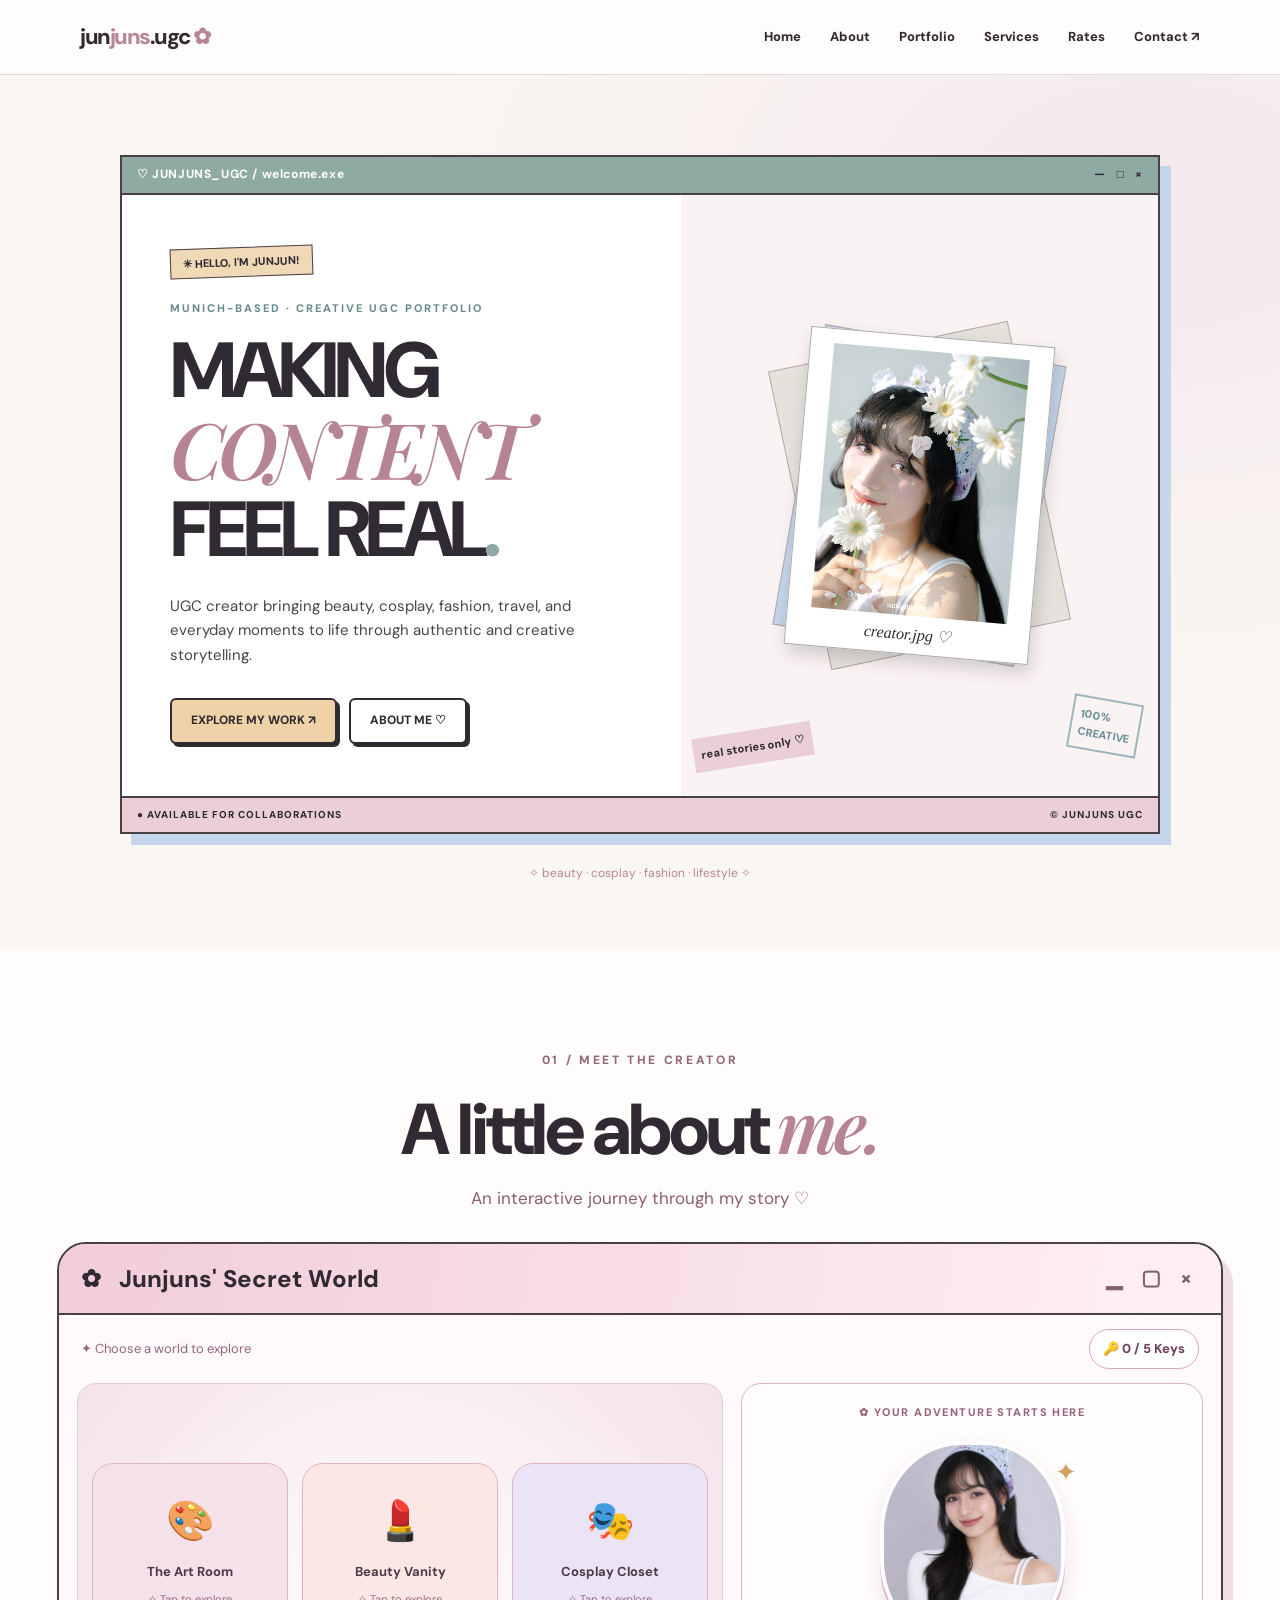
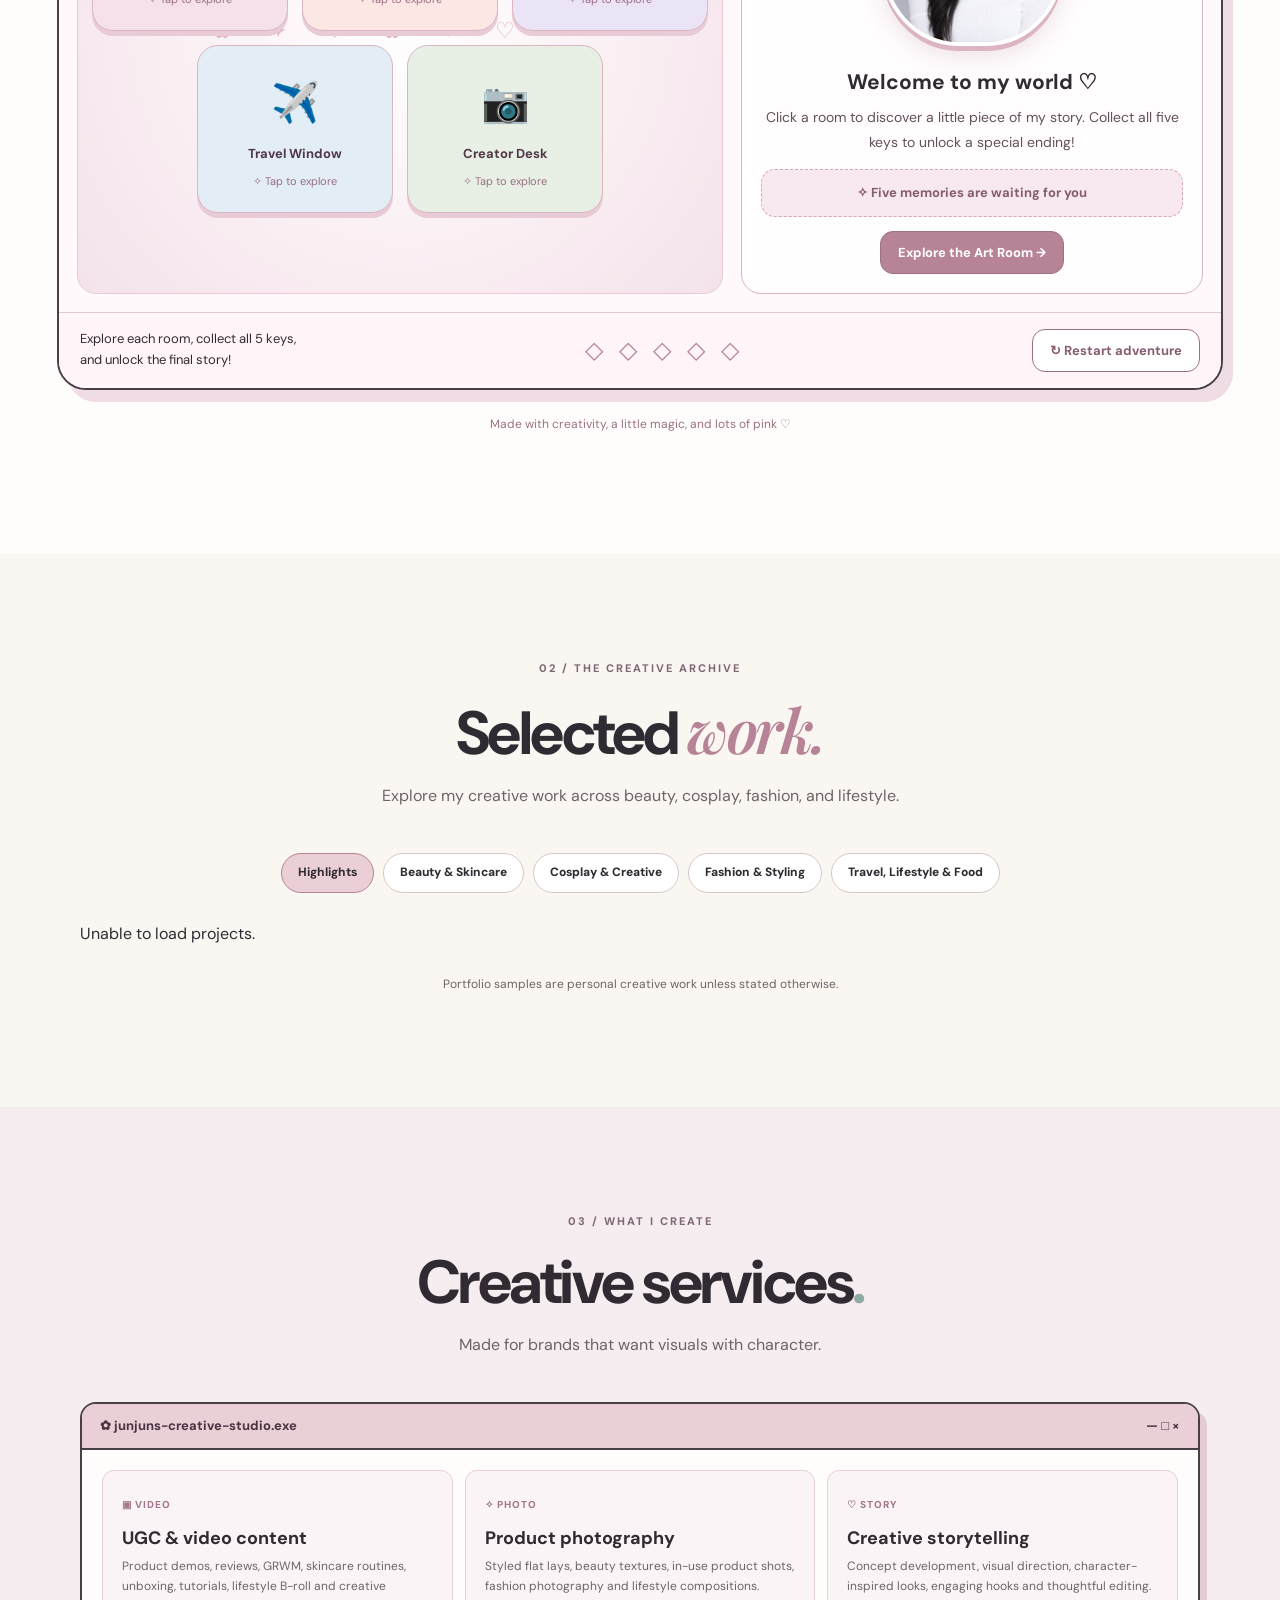
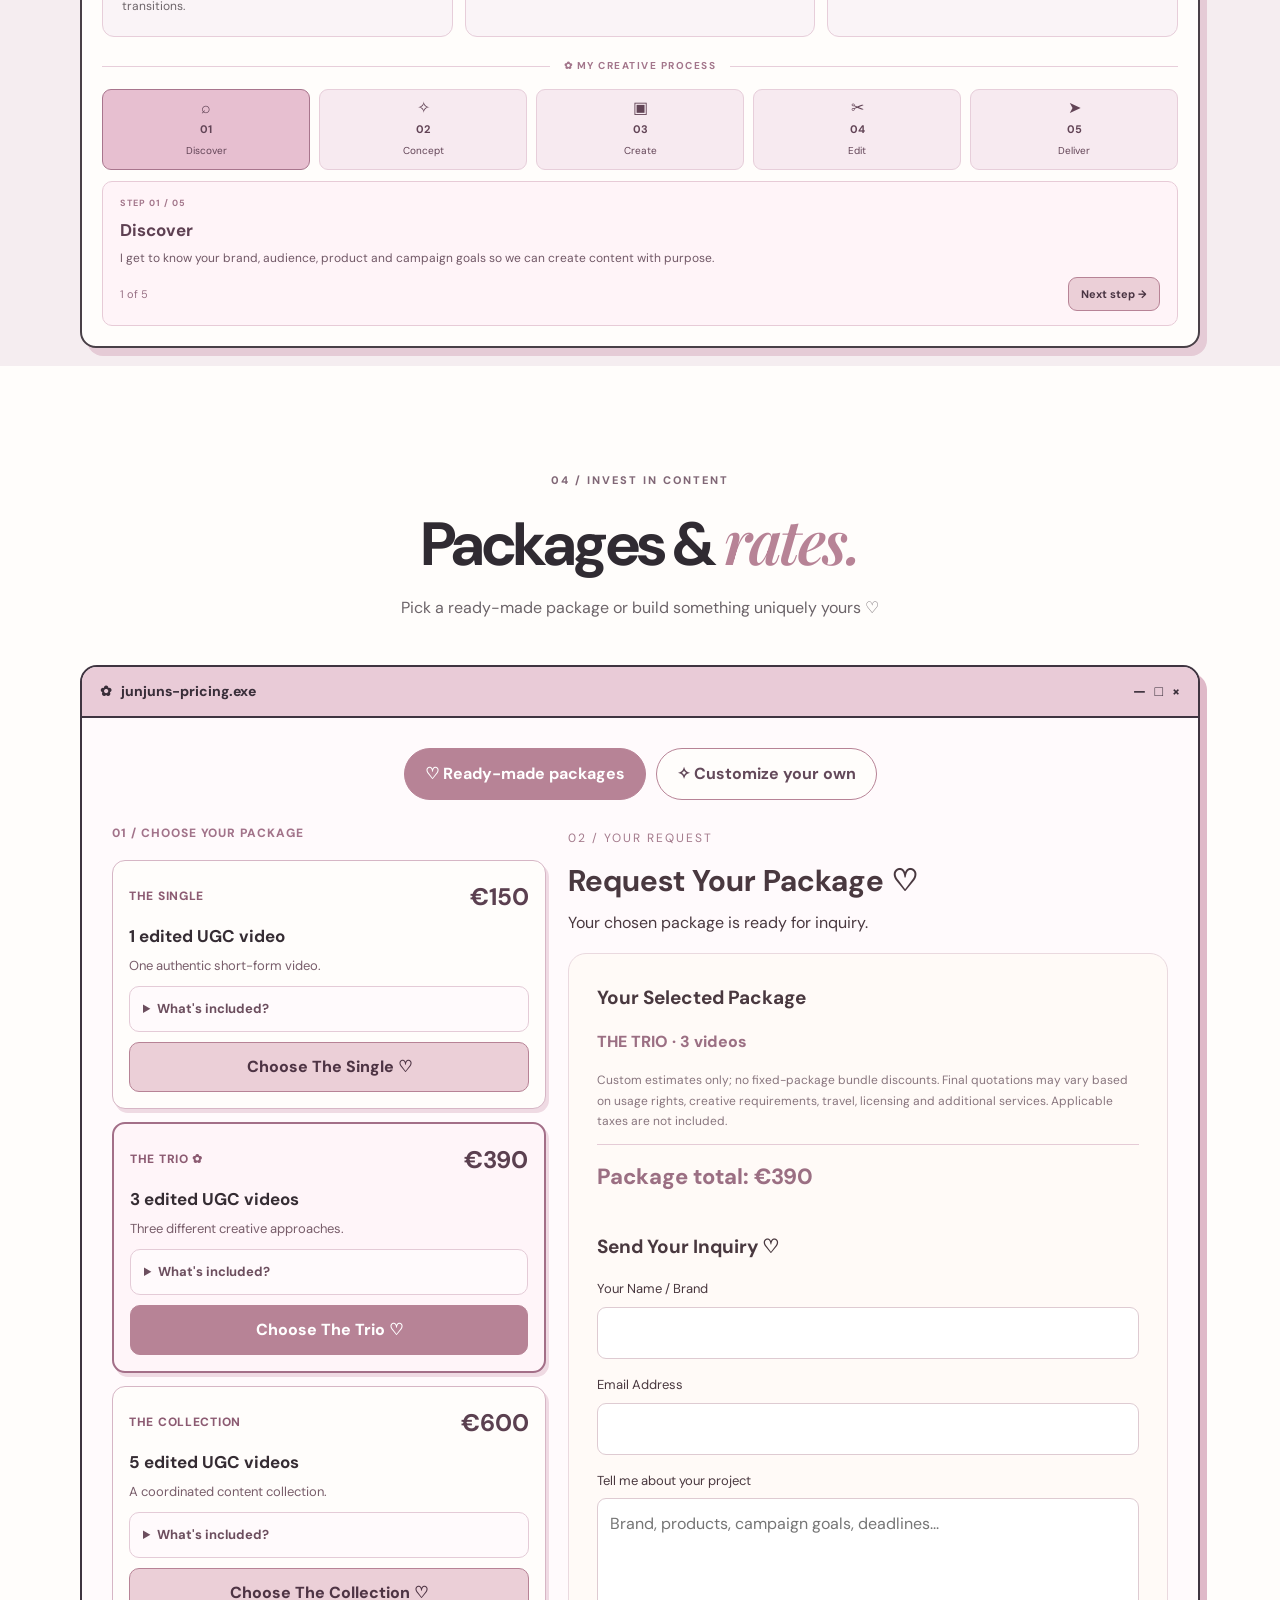
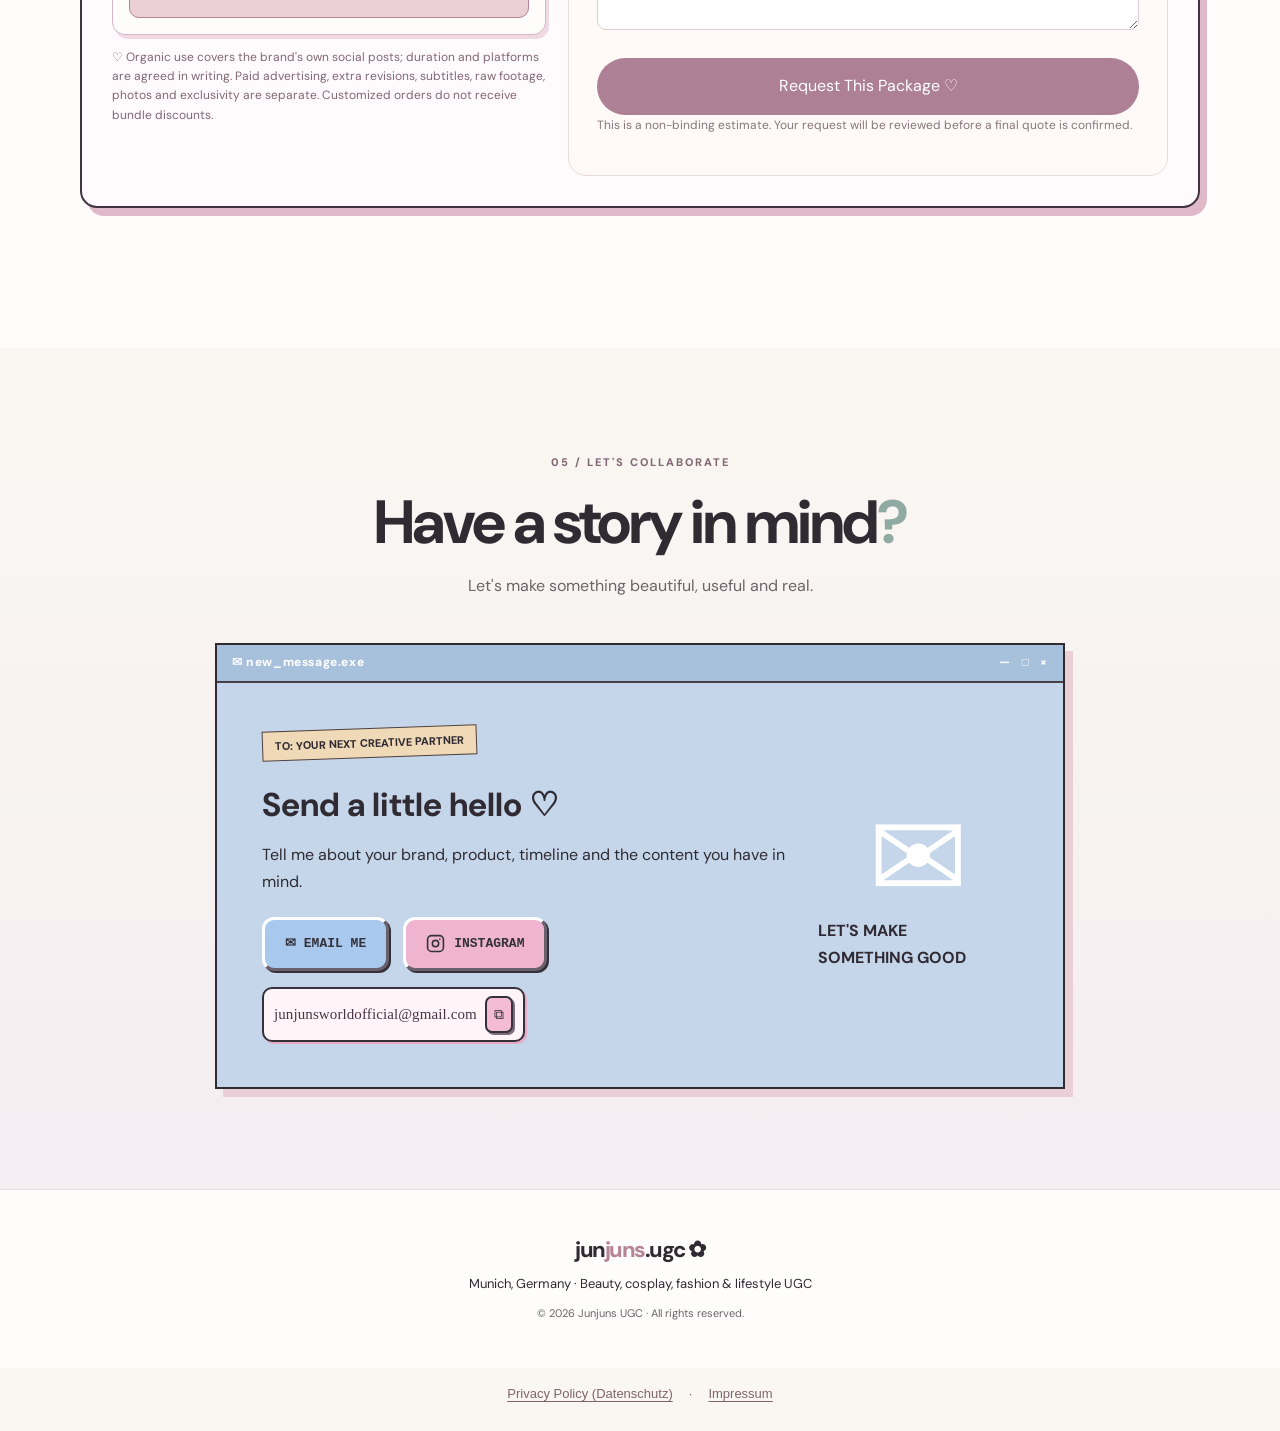
==== commit b539b4e3: "Add files via upload" ====
--- a/index.html
+++ b/index.html
@@ -173,9 +173,9 @@
 <div class="ugc-studio-grid">
 <div id="ugcFixedPackages" class="ugc-package-list" aria-label="Choose a fixed package">
 <p class="ugc-step">01 / CHOOSE YOUR PACKAGE</p>
-<article class="ugc-package-card" data-package-card="single"><div class="ugc-package-line"><span>THE SINGLE</span><strong>€120</strong></div><h3>1 edited UGC video</h3><p>One authentic short-form video.</p><details class="ugc-package-details"><summary>What's included?</summary><ul><li>1 edited video, 15–30 seconds</li><li>1 creative concept and short script</li><li>Product demonstration, review or unboxing</li><li>Vertical 9:16 delivery</li><li>Basic editing and transitions</li><li>1 revision round</li><li>Organic posting on the brand's own social accounts</li></ul></details><button type="button" class="ugc-choose-package" data-package="single">Choose The Single ♡</button></article>
-<article class="ugc-package-card ugc-selected" data-package-card="trio"><div class="ugc-package-line"><span>THE TRIO ✿</span><strong>€350</strong></div><h3>3 edited UGC videos</h3><p>Three different creative approaches.</p><details class="ugc-package-details"><summary>What's included?</summary><ul><li>3 edited videos, 15–30 seconds each</li><li>3 creative concepts and short scripts</li><li>Different hooks and content angles</li><li>Product demos, reviews or lifestyle storytelling</li><li>Vertical 9:16 delivery</li><li>Basic editing and transitions</li><li>1 revision round per video</li><li>Organic posting on the brand's own social accounts</li></ul></details><button type="button" class="ugc-choose-package" data-package="trio">Choose The Trio ♡</button></article>
-<article class="ugc-package-card" data-package-card="collection"><div class="ugc-package-line"><span>THE COLLECTION</span><strong>€550</strong></div><h3>5 edited UGC videos</h3><p>A coordinated content collection.</p><details class="ugc-package-details"><summary>What's included?</summary><ul><li>5 edited videos, 15–30 seconds each</li><li>5 creative concepts and short scripts</li><li>A mix of demos, reviews and lifestyle content</li><li>Varied hooks and storytelling angles</li><li>Vertical 9:16 delivery</li><li>Basic editing and transitions</li><li>1 revision round per video</li><li>Organic posting on the brand's own social accounts</li></ul></details><button type="button" class="ugc-choose-package" data-package="collection">Choose The Collection ♡</button></article>
+<article class="ugc-package-card" data-package-card="single"><div class="ugc-package-line"><span>THE SINGLE</span><strong>€150</strong></div><h3>1 edited UGC video</h3><p>One authentic short-form video.</p><details class="ugc-package-details"><summary>What's included?</summary><ul><li>1 edited video, 15–30 seconds</li><li>1 creative concept, short script and hook</li><li>Product demonstration, review or unboxing</li><li>Vertical 9:16 delivery</li><li>Basic editing and transitions</li><li>1 revision round</li><li>Organic posting on the brand's own social accounts</li></ul></details><button type="button" class="ugc-choose-package" data-package="single">Choose The Single ♡</button></article>
+<article class="ugc-package-card ugc-selected" data-package-card="trio"><div class="ugc-package-line"><span>THE TRIO ✿</span><strong>€390</strong></div><h3>3 edited UGC videos</h3><p>Three different creative approaches.</p><details class="ugc-package-details"><summary>What's included?</summary><ul><li>3 edited videos, 15–30 seconds each</li><li>3 creative concepts, short scripts and hooks</li><li>Different hooks and content angles</li><li>Product demos, reviews or lifestyle storytelling</li><li>Vertical 9:16 delivery</li><li>Basic editing and transitions</li><li>1 revision round per video</li><li>1 cover thumbnail per video</li><li>Organic posting on the brand's own social accounts</li></ul></details><button type="button" class="ugc-choose-package" data-package="trio">Choose The Trio ♡</button></article>
+<article class="ugc-package-card" data-package-card="collection"><div class="ugc-package-line"><span>THE COLLECTION</span><strong>€600</strong></div><h3>5 edited UGC videos</h3><p>A coordinated content collection.</p><details class="ugc-package-details"><summary>What's included?</summary><ul><li>5 edited videos, 15–30 seconds each</li><li>5 creative concepts, short scripts and hooks</li><li>A mix of demos, reviews and lifestyle content</li><li>Varied hooks and storytelling angles</li><li>Vertical 9:16 delivery</li><li>Basic editing and transitions</li><li>1 revision round per video</li><li>1 cover thumbnail per video</li><li>Organic posting on the brand's own social accounts</li></ul></details><button type="button" class="ugc-choose-package" data-package="collection">Choose The Collection ♡</button></article>
 <p class="ugc-disclaimer">♡ Organic use covers the brand's own social posts; duration and platforms are agreed in writing. Paid advertising, extra revisions, subtitles, raw footage, photos and exclusivity are separate. Customized orders do not receive bundle discounts.</p>
 </div>
 <section id="quote-builder" class="quote-section ugc-studio-quote"><div class="quote-heading"><span class="quote-eyebrow" id="ugcStep">02 / YOUR REQUEST</span><h2 id="ugcBuilderTitle">Request Your Package ♡</h2><p id="ugcBuilderIntro">Select a package on the left, then send your inquiry.</p></div>
@@ -203,18 +203,17 @@
         <label for="quoteLength">Video Length</label>
         <select id="quoteLength">
           <option value="standard">15–30 seconds (included)</option>
-          <option value="extended">30–60 seconds (+€40/video)</option>
+          <option value="extended">31–60 seconds (€230/video)</option><option value="long">61–90 seconds (€290/video)</option>
         </select>
 
-        <label for="quoteFormat">Video Style</label>
-<select id="quoteFormat"><option value="standard">Product demo / review / unboxing (included)</option><option value="story">Storytelling / scripted concept (+€25/video)</option><option value="creative">Creative transformation / cosplay (+€50/video)</option></select>
-<h3>02 / Usage Rights</h3>
+        
+<label for="quoteFormat">Creative Style</label><select id="quoteFormat"><option value="standard">Standard UGC (included)</option><option value="story">Detailed tutorial / demo (+€35/video)</option><option value="creative">Creative transformation / cosplay (+€75/video)</option></select><h3>02 / Usage Rights</h3>
 
         <label for="quoteUsage">Advertising License</label>
         <select id="quoteUsage">
           <option value="0">Organic use only</option>
           <option value="0.3">Paid ads — 30 days (+30%)</option>
-          <option value="0.6">Paid ads — 3 months (+60%)</option>
+          <option value="0.5">Paid ads — 3 months (+50%)</option>
           <option value="1">Paid ads — 6 months (+100%)</option>
           <option value="1.5">Paid ads — 12 months (+150%)</option>
         </select>
@@ -231,7 +230,7 @@
 
         <label class="quote-check">
           <input id="quoteRaw" type="checkbox">
-          Raw footage (+€50)
+          Raw footage (+€60/video)
         </label>
 
         <label class="quote-check">
@@ -256,15 +255,15 @@
       </div>
 
       <div class="quote-summary">
-        <h3 id="ugcQuoteHeading">Your Selected Package</h3><p id="ugcSelectedPackage" class="ugc-selected-package">THE SINGLE · 1 video · €120</p>
-        <p>Content creation <strong id="qProduction">€100</strong></p>
+        <h3 id="ugcQuoteHeading">Your Selected Package</h3><p id="ugcSelectedPackage" class="ugc-selected-package">THE SINGLE · 1 video · €150</p>
+        <p>Content creation <strong id="qProduction">€180</strong></p>
         <p>Usage rights <strong id="qLicense">€0</strong></p>
         <p>Extras <strong id="qExtras">€0</strong></p>
         <p>Rush delivery <strong id="qRush">€0</strong></p>
 
         <div class="quote-total">
           <span>Estimated Total</span>
-          <strong id="qTotal">€100</strong>
+          <strong id="qTotal">€180</strong>
         </div>
 
         <p class="quote-note">
@@ -528,7 +527,7 @@
 </style>
 <script>
 (()=>{
- const packages={single:{name:'THE SINGLE',videos:1,price:120},trio:{name:'THE TRIO',videos:3,price:350},collection:{name:'THE COLLECTION',videos:5,price:550}};
+ const packages={single:{name:'THE SINGLE',videos:1,price:150},trio:{name:'THE TRIO',videos:3,price:390},collection:{name:'THE COLLECTION',videos:5,price:600}};
  const $=id=>document.getElementById(id);
  const form=$('ugcQuoteForm'),fields=$('ugcCustomFields'),summary=form?.querySelector('.quote-summary');
  if(!form||!fields||!summary)return;
@@ -541,12 +540,12 @@
  const submit=form.querySelector('button[type="submit"]');
  function calculate(){
    const v=n('quoteVideos'),p=n('quotePhotos');
-   const base=v*120+p*30+( $('quoteLength').value==='extended'?v*40:0);
-   const style=v*({'standard':0,'story':25,'creative':50}[$('quoteFormat').value]||0);
+   const videoRate=({'standard':180,'extended':230,'long':290}[$('quoteLength').value]||180); const base=v*videoRate+p*30;
+   const style=v*({'standard':0,'story':35,'creative':75}[$('quoteFormat').value]||0);
    const website=$('quotePlatforms').value==='website'?30:0;
    const production=base+style+website;
    const license=production*(Number($('quoteUsage').value)||0);
-   const extras=n('quoteHooks')*25+n('quoteRevisions')*20+(checked('quoteRaw')?50:0)+(checked('quoteSubtitles')?v*15:0)+(checked('quoteVoiceover')?v*20:0)+(checked('quoteThumbnail')?v*15:0);
+   const extras=n('quoteHooks')*25+n('quoteRevisions')*20+(checked('quoteRaw')?v*60:0)+(checked('quoteSubtitles')?v*15:0);
    const rush=checked('quoteRush')?(production+license+extras)*.3:0;
    const total=production+license+extras+rush;
    [['qProduction',production],['qLicense',license],['qExtras',extras],['qRush',rush],['qTotal',total]].forEach(([id,val])=>{if($(id))$(id).textContent=euro(val)});
@@ -566,14 +565,14 @@
      $('quoteAmount').value=String(p.price);
      $('quoteDetails').value='Fixed package: '+p.name+'; '+p.videos+' videos; '+euro(p.price)+'; inclusions as listed; paid ads and extras excluded.';
    }else{
-     $('ugcBuilderTitle').textContent='Build Your UGC Package ♡';
-     $('ugcBuilderIntro').textContent='Customize content, licensing and extras. No fixed-package discounts apply.';
+     $('ugcBuilderTitle').textContent='Build Your Custom Quote ♡';
+     $('ugcBuilderIntro').textContent='Independent custom-project estimate at standard rates; bundle discounts do not apply.';
      $('ugcQuoteHeading').textContent='Your Estimated Quote';
      $('ugcRequestHeading').textContent='Request a Custom Quote ♡';
      submit.textContent='Request a Custom Quote ♡';
      const total=calculate();
      $('quoteAmount').value=String(Math.round(total));
-     $('quoteDetails').value='Custom: '+n('quoteVideos')+' videos, '+n('quotePhotos')+' photos; length '+$('quoteLength').selectedOptions[0].text+'; style '+$('quoteFormat').selectedOptions[0].text+'; organic '+$('quotePlatforms').selectedOptions[0].text+'; advertising '+$('quoteUsage').selectedOptions[0].text+'; extra hooks '+n('quoteHooks')+'; revisions '+n('quoteRevisions')+'; raw '+checked('quoteRaw')+'; subtitles '+checked('quoteSubtitles')+'; voiceover '+checked('quoteVoiceover')+'; covers '+checked('quoteThumbnail')+'; rush '+checked('quoteRush')+'; exclusivity '+checked('quoteExclusive')+'; creator ads '+checked('quoteCreatorAds')+'; estimate '+euro(total);
+     $('quoteDetails').value='Custom: '+n('quoteVideos')+' videos, '+n('quotePhotos')+' photos; length '+$('quoteLength').selectedOptions[0].text+'; style '+$('quoteFormat').selectedOptions[0].text+'; organic '+$('quotePlatforms').selectedOptions[0].text+'; advertising '+$('quoteUsage').selectedOptions[0].text+'; extra hooks '+n('quoteHooks')+'; revisions '+n('quoteRevisions')+'; raw '+checked('quoteRaw')+'; subtitles '+checked('quoteSubtitles')+'; rush '+checked('quoteRush')+'; exclusivity '+checked('quoteExclusive')+'; creator ads '+checked('quoteCreatorAds')+'; estimate '+euro(total);
    }
  }
  function setMode(next){
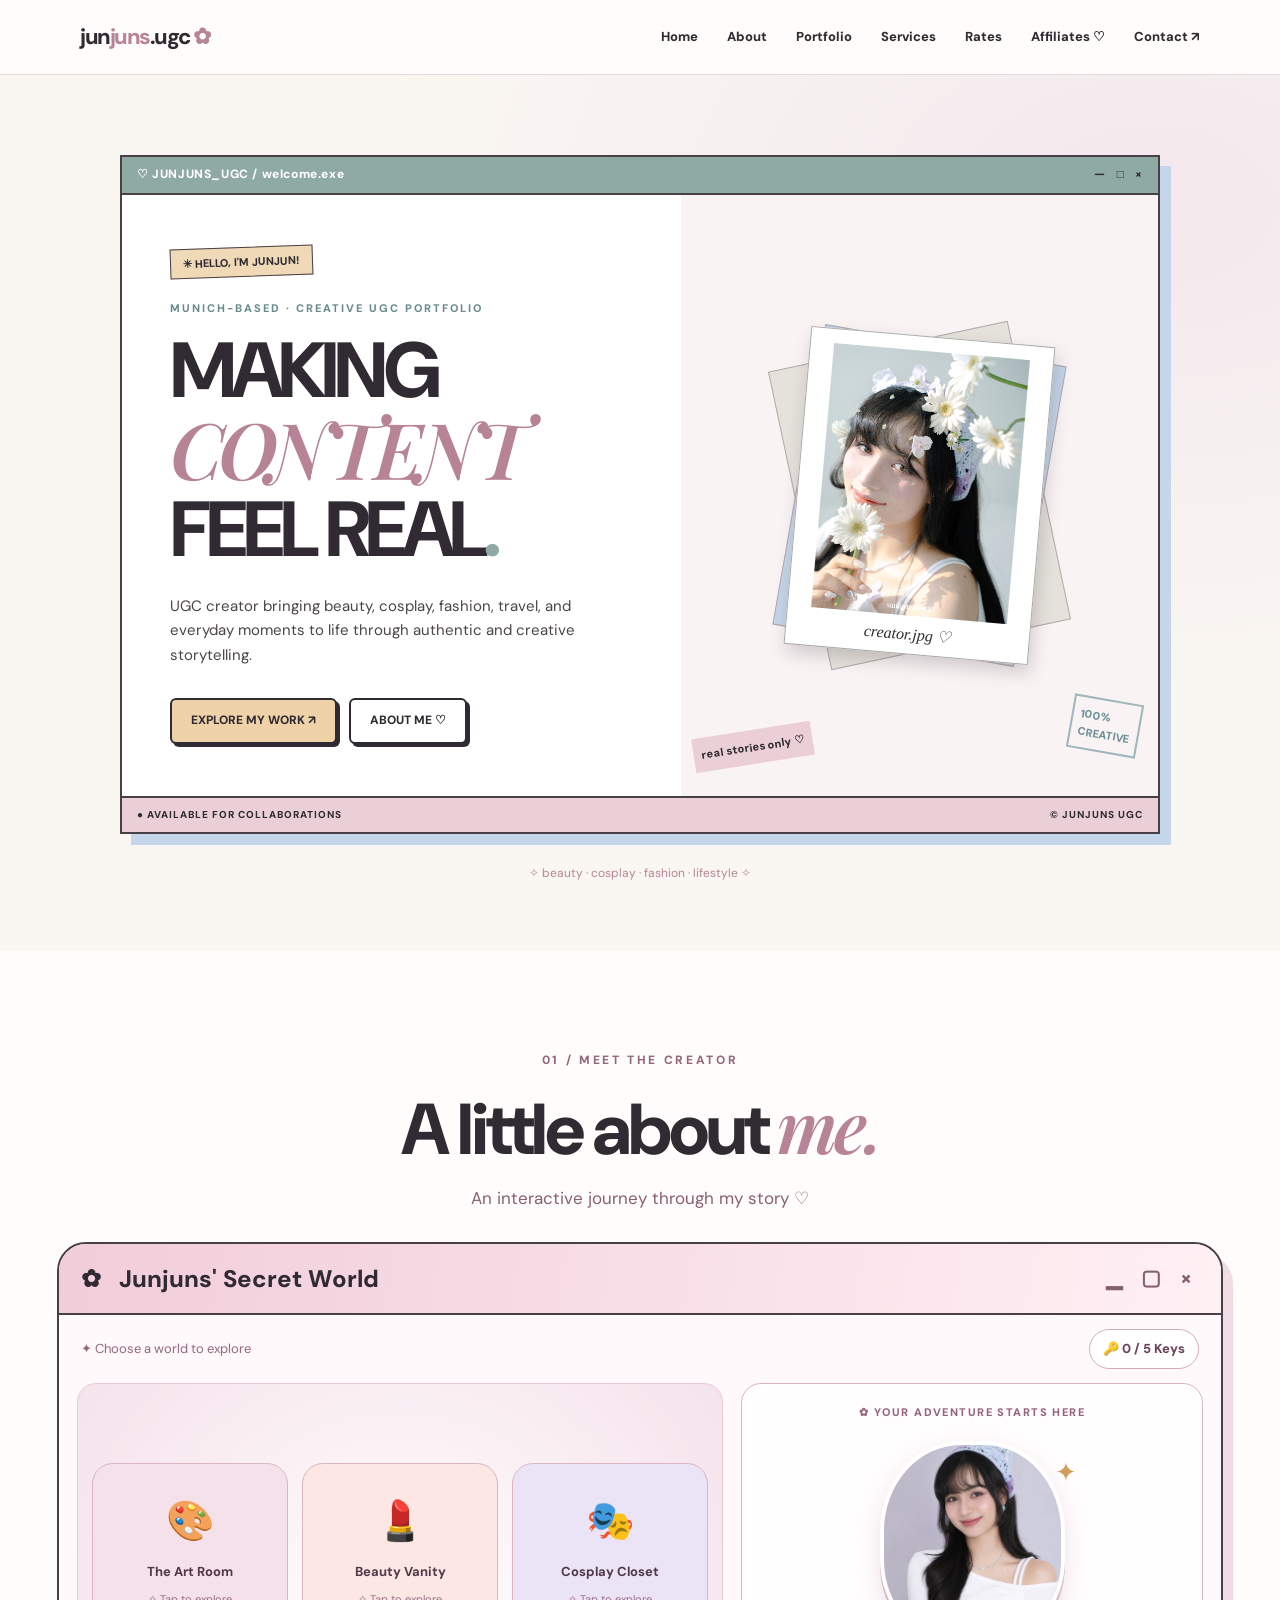
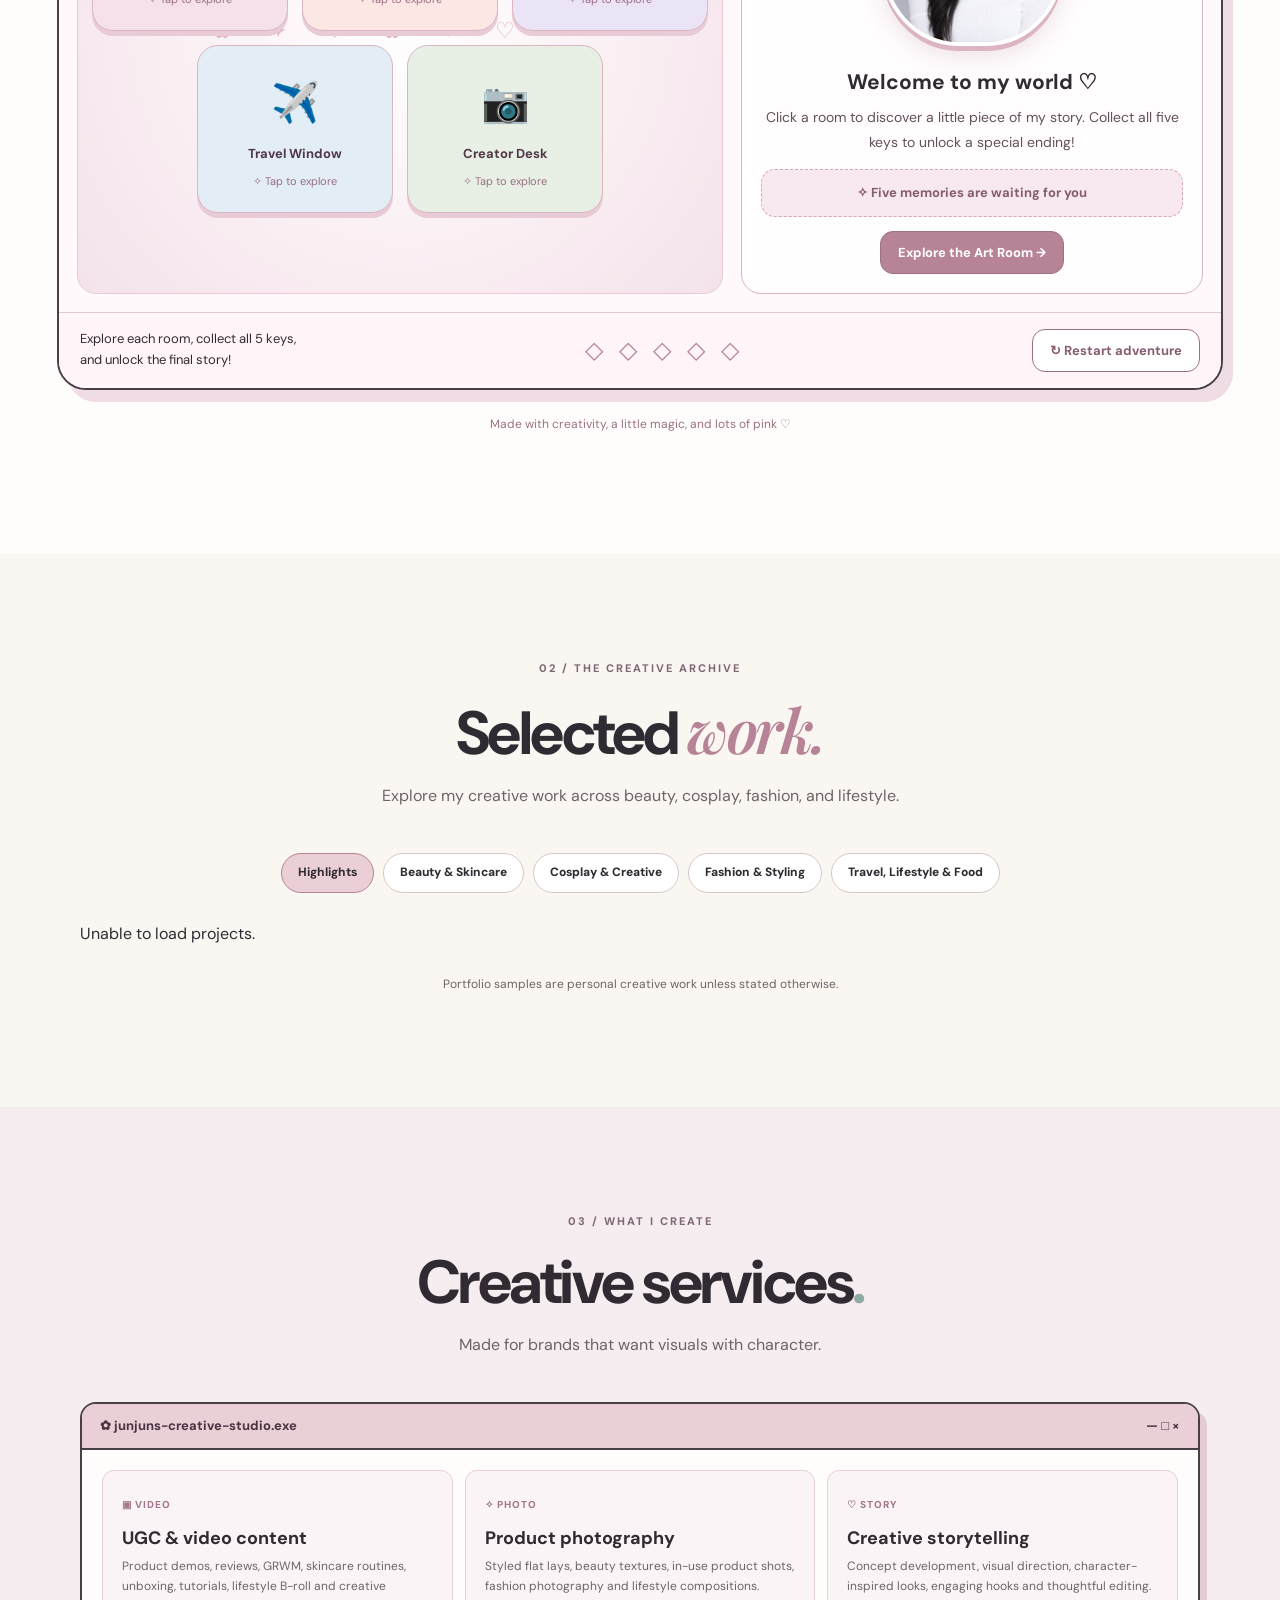
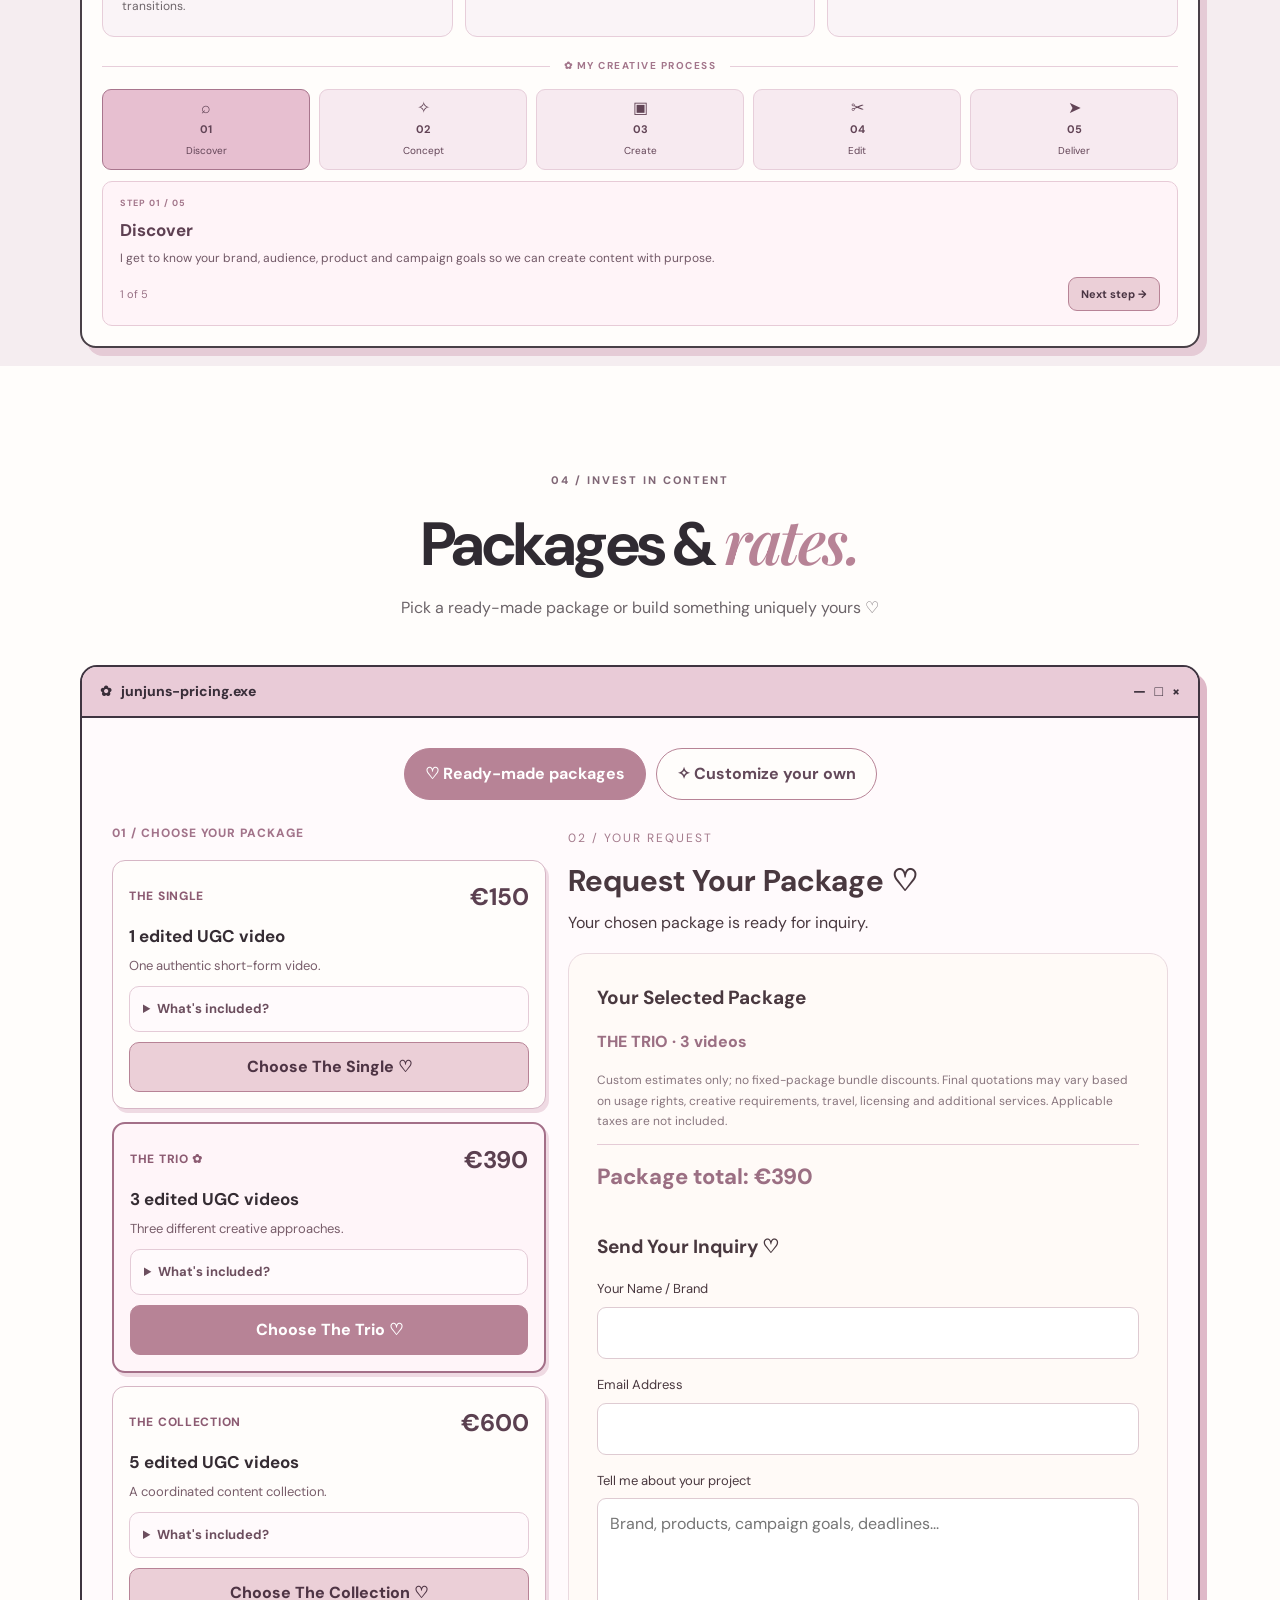
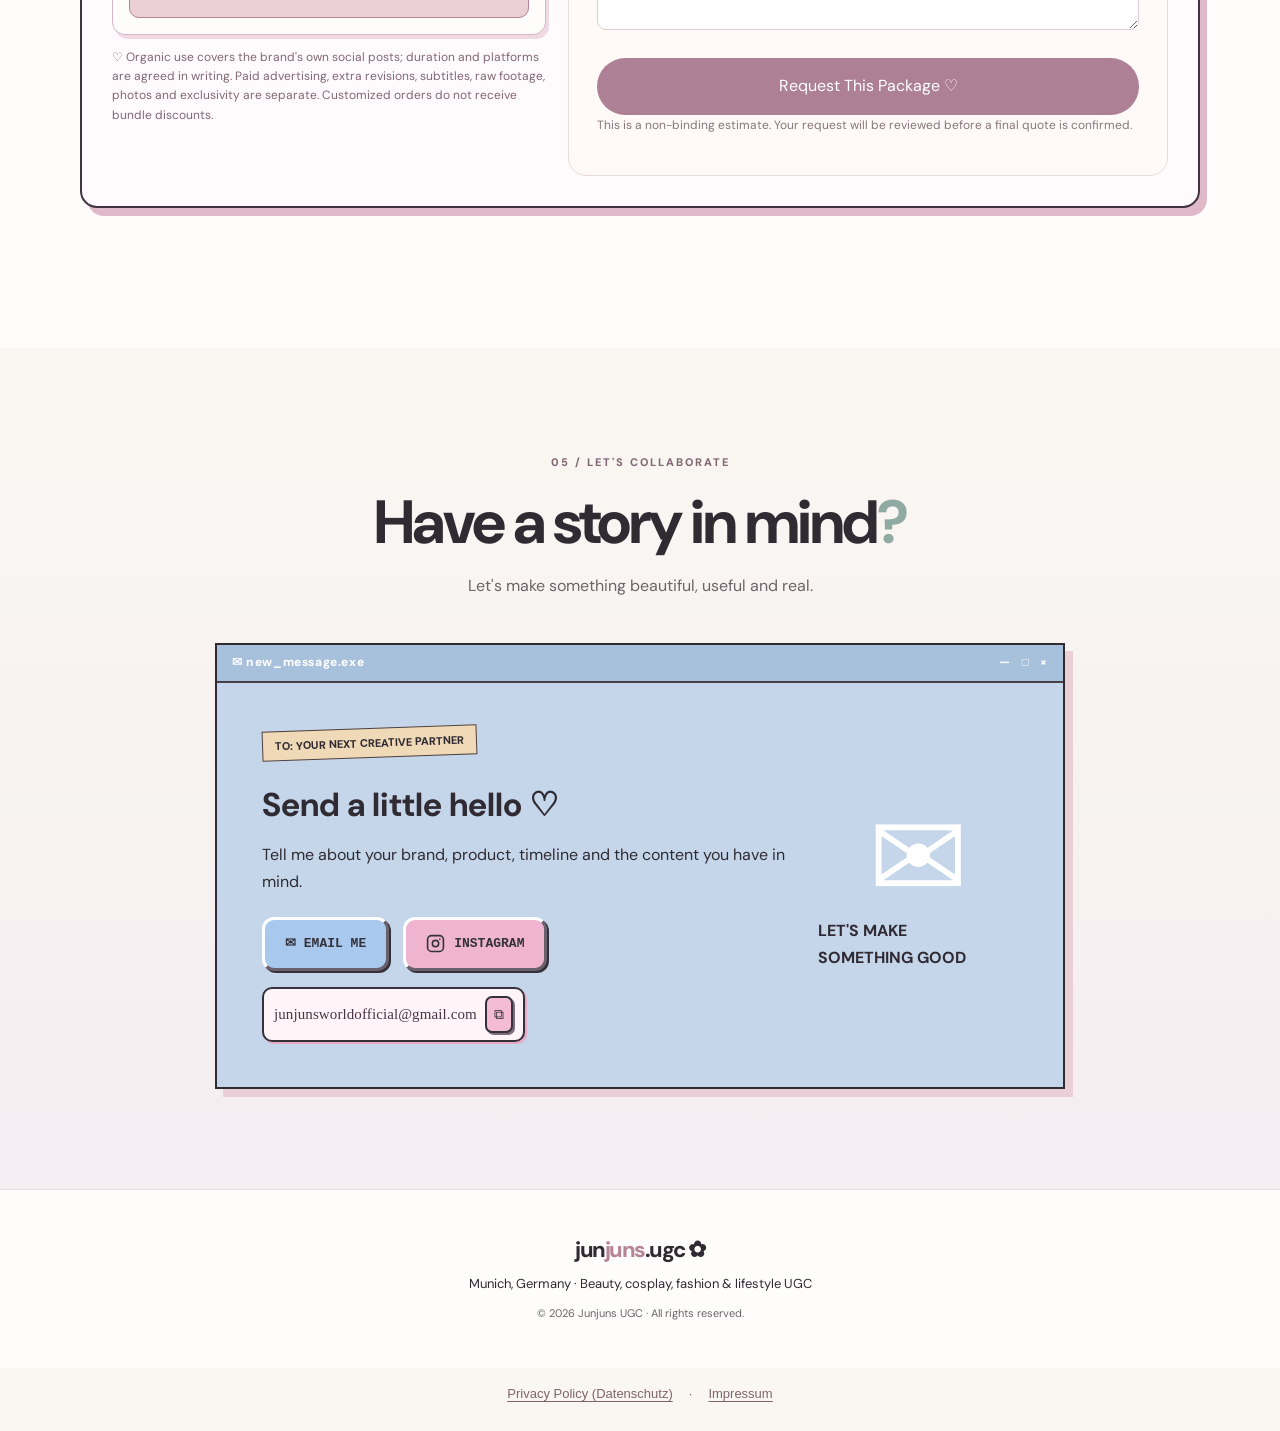
==== commit e13b879f: "Add files via upload" ====
--- a/index.html
+++ b/index.html
@@ -1,5 +1,5 @@
 <!doctype html><html lang="en"><head><meta charset="utf-8"><meta name="viewport" content="width=device-width, initial-scale=1"><meta name="description" content="Junjuns UGC — beauty, cosplay, fashion and lifestyle content creator in Munich."><title>Junjuns UGC | Creative Scrapbook</title><link rel="stylesheet" href="version-b.css"><link rel="stylesheet" href="secret-world/secret-world.css"><link rel="stylesheet" href="mobile-pages.css"></head><body>
-<header class="nav"><a class="brand" href="#home">jun<span>juns</span>.ugc <i>✿</i></a><button class="mobile" id="menu" aria-label="Toggle navigation">☰</button><nav id="links"><a href="#home">Home</a><a href="#about">About</a><a href="#portfolio">Portfolio</a><a href="#services">Services</a><a href="#rates">Rates</a><a href="#contact">Contact ↗</a></nav></header>
+<header class="nav"><a class="brand" href="#home">jun<span>juns</span>.ugc <i>✿</i></a><button class="mobile" id="menu" aria-label="Toggle navigation">☰</button><nav id="links"><a href="#home">Home</a><a href="#about">About</a><a href="#portfolio">Portfolio</a><a href="#services">Services</a><a href="#rates">Rates</a><a href="affiliates.html">Affiliates ♡</a><a href="#contact">Contact ↗</a></nav></header>
 <main><section class="hero section" id="home"><div class="shell"><div class="window"><div class="titlebar"><span>♡ JUNJUNS_UGC / welcome.exe</span><span class="controls">— &nbsp; □ &nbsp; ×</span></div><div class="windowbody"><div class="intro"><span class="tape">✳ HELLO, I'M JUNJUN!</span><p class="eyebrow">MUNICH-BASED · CREATIVE UGC PORTFOLIO</p><h1>MAKING<br><em>CONTENT</em><br>FEEL REAL<span class="dot">.</span></h1><p class="lead" id="heroDescription">Beautiful visuals, genuine experiences and a little creative chaos. Beauty, cosplay, fashion, travel & the moments in between.</p><div class="actions"><a class="btn" href="#portfolio">EXPLORE MY WORK ↗</a><a class="btn outline" href="#about">ABOUT ME ♡</a></div></div><div class="photo-area"><div class="paper one"></div><div class="paper two"></div><div class="polaroid"><div class="portrait" id="heroPortrait"><span>YOUR PHOTO<br>HERE ✿</span></div><small>creator.jpg ♡</small></div><span class="seal">100%<br>CREATIVE</span><span class="sticker">real stories only ♡</span></div></div><div class="status"><span>● AVAILABLE FOR COLLABORATIONS</span><span>© JUNJUNS UGC</span></div></div><p class="micro">✧ beauty · cosplay · fashion · lifestyle ✧</p></div></section>
 
 <section class="section about" id="about"><main class="sw-section" id="about-game"><p class="sw-eyebrow">01 / MEET THE CREATOR</p><h1>A little about <em>me.</em></h1><p class="sw-subtitle">An interactive journey through my story ♡</p>
@@ -207,7 +207,7 @@
         </select>
 
         
-<label for="quoteFormat">Creative Style</label><select id="quoteFormat"><option value="standard">Standard UGC (included)</option><option value="story">Detailed tutorial / demo (+€35/video)</option><option value="creative">Creative transformation / cosplay (+€75/video)</option></select><h3>02 / Usage Rights</h3>
+<p class="quote-note">Have a unique creative idea? Tell me about it in your project message below, and we can discuss the details and pricing by email.</p><h3>02 / Usage Rights</h3>
 
         <label for="quoteUsage">Advertising License</label>
         <select id="quoteUsage">
@@ -541,9 +541,9 @@
  function calculate(){
    const v=n('quoteVideos'),p=n('quotePhotos');
    const videoRate=({'standard':180,'extended':230,'long':290}[$('quoteLength').value]||180); const base=v*videoRate+p*30;
-   const style=v*({'standard':0,'story':35,'creative':75}[$('quoteFormat').value]||0);
+
    const website=$('quotePlatforms').value==='website'?30:0;
-   const production=base+style+website;
+   const production=base+website;
    const license=production*(Number($('quoteUsage').value)||0);
    const extras=n('quoteHooks')*25+n('quoteRevisions')*20+(checked('quoteRaw')?v*60:0)+(checked('quoteSubtitles')?v*15:0);
    const rush=checked('quoteRush')?(production+license+extras)*.3:0;
@@ -572,7 +572,7 @@
      submit.textContent='Request a Custom Quote ♡';
      const total=calculate();
      $('quoteAmount').value=String(Math.round(total));
-     $('quoteDetails').value='Custom: '+n('quoteVideos')+' videos, '+n('quotePhotos')+' photos; length '+$('quoteLength').selectedOptions[0].text+'; style '+$('quoteFormat').selectedOptions[0].text+'; organic '+$('quotePlatforms').selectedOptions[0].text+'; advertising '+$('quoteUsage').selectedOptions[0].text+'; extra hooks '+n('quoteHooks')+'; revisions '+n('quoteRevisions')+'; raw '+checked('quoteRaw')+'; subtitles '+checked('quoteSubtitles')+'; rush '+checked('quoteRush')+'; exclusivity '+checked('quoteExclusive')+'; creator ads '+checked('quoteCreatorAds')+'; estimate '+euro(total);
+     $('quoteDetails').value='Custom: '+n('quoteVideos')+' videos, '+n('quotePhotos')+' photos; length '+$('quoteLength').selectedOptions[0].text+'; organic '+$('quotePlatforms').selectedOptions[0].text+'; advertising '+$('quoteUsage').selectedOptions[0].text+'; extra hooks '+n('quoteHooks')+'; revisions '+n('quoteRevisions')+'; raw '+checked('quoteRaw')+'; subtitles '+checked('quoteSubtitles')+'; rush '+checked('quoteRush')+'; exclusivity '+checked('quoteExclusive')+'; creator ads '+checked('quoteCreatorAds')+'; estimate '+euro(total);
    }
  }
  function setMode(next){
@@ -593,4 +593,4 @@
  setMode('fixed');
 })();
 </script>
-</body> </html>
+</body> </html>
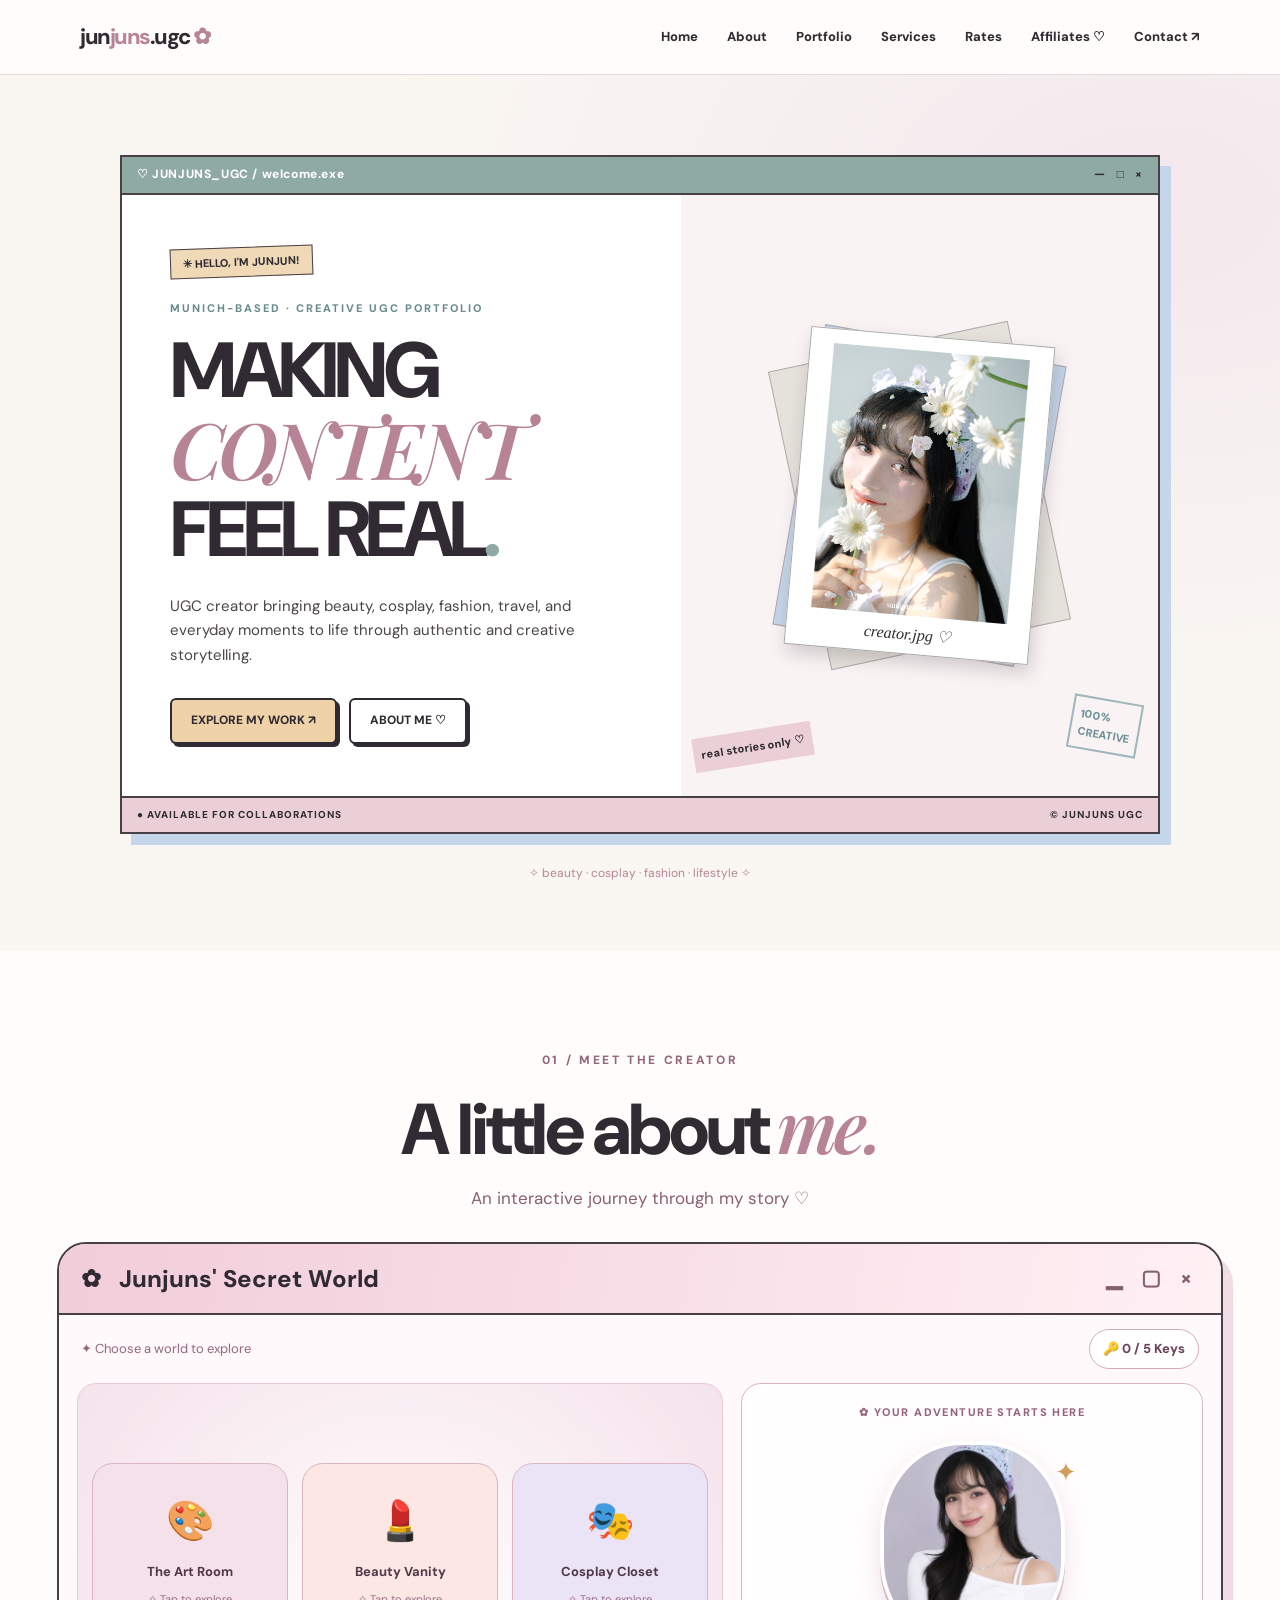
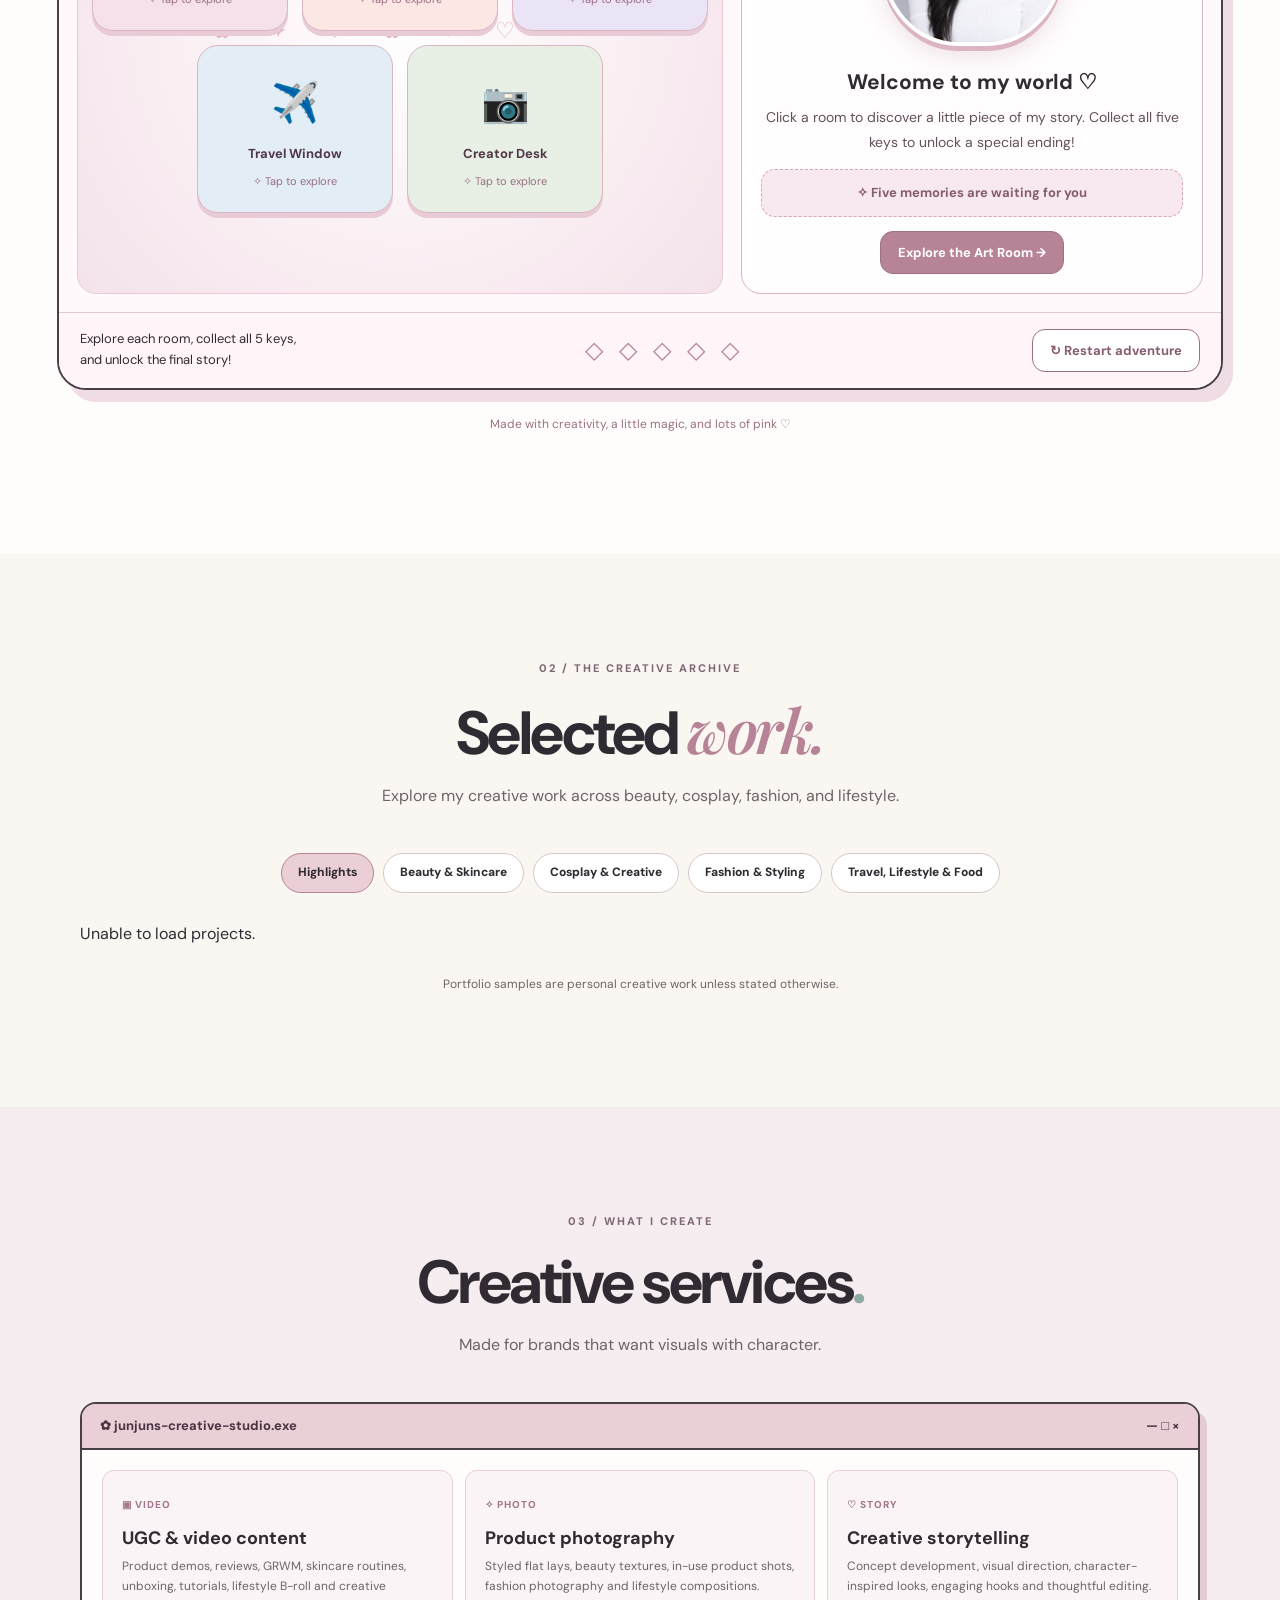
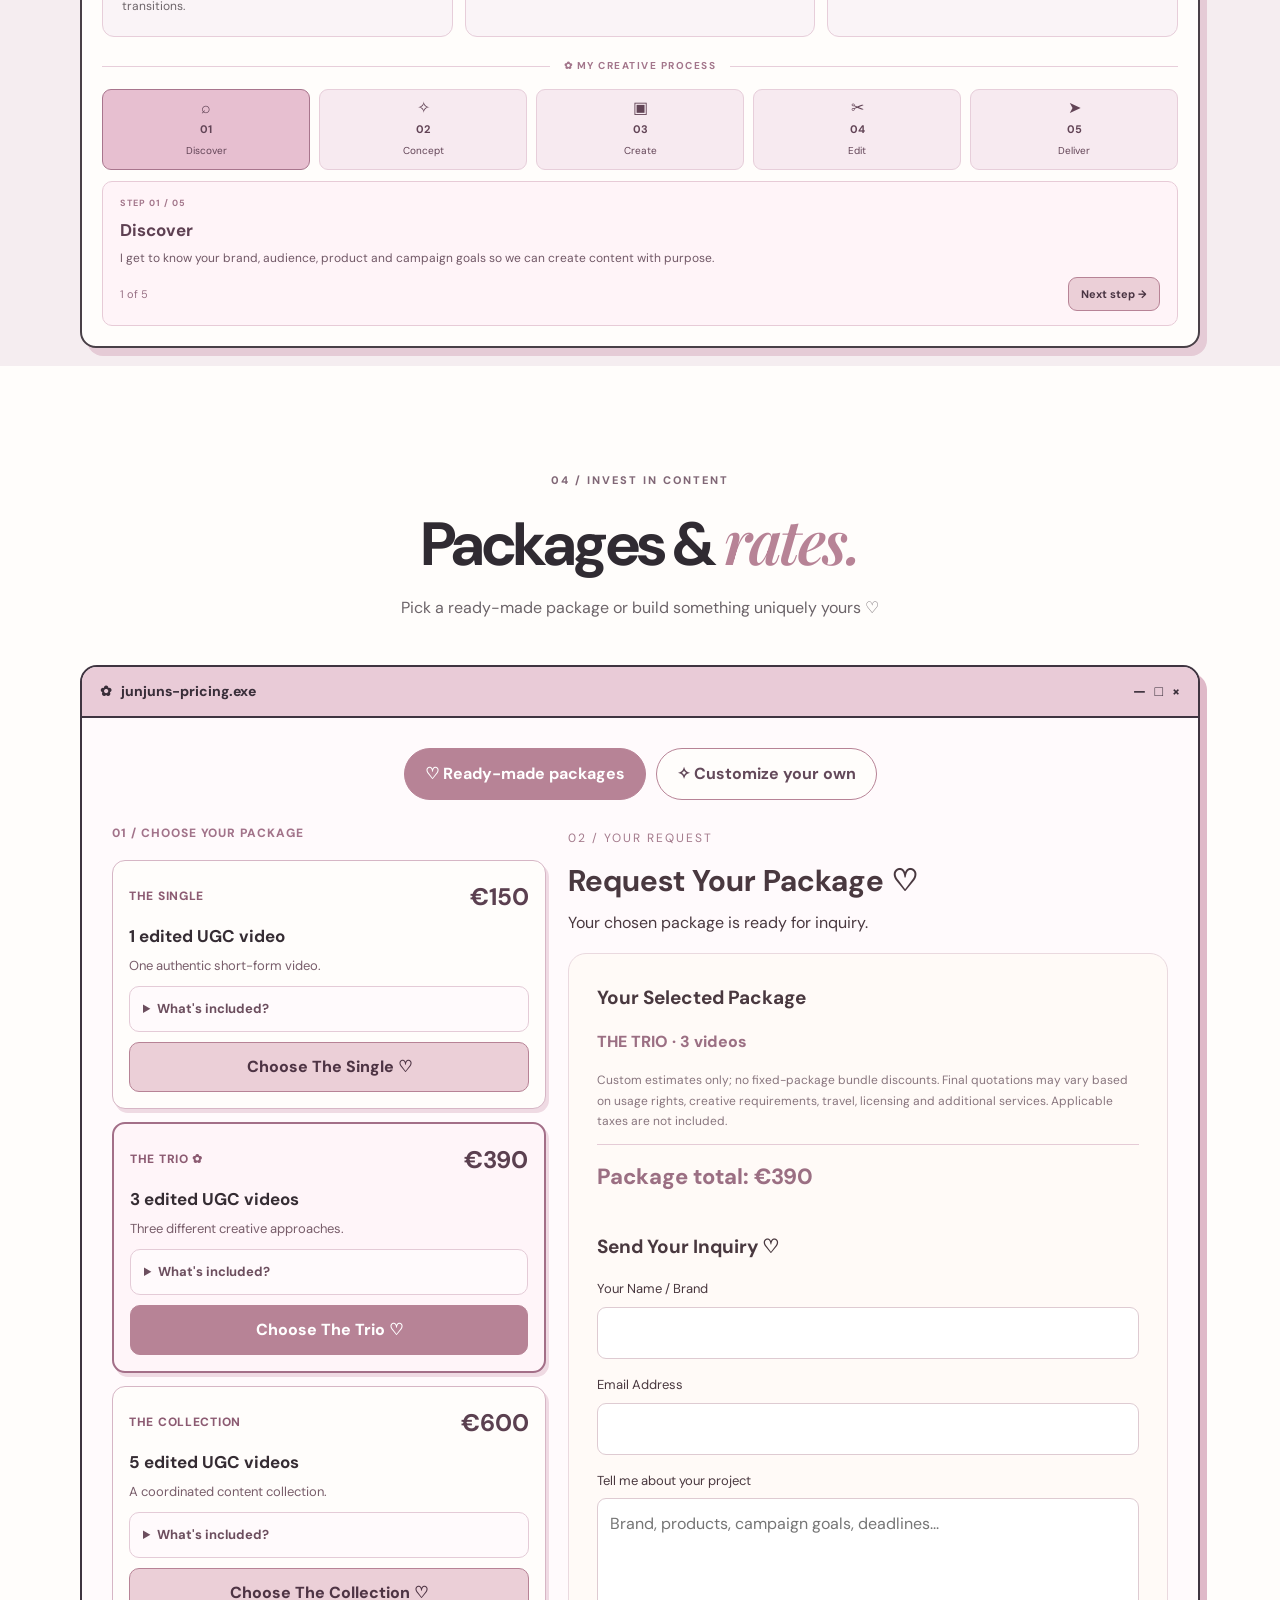
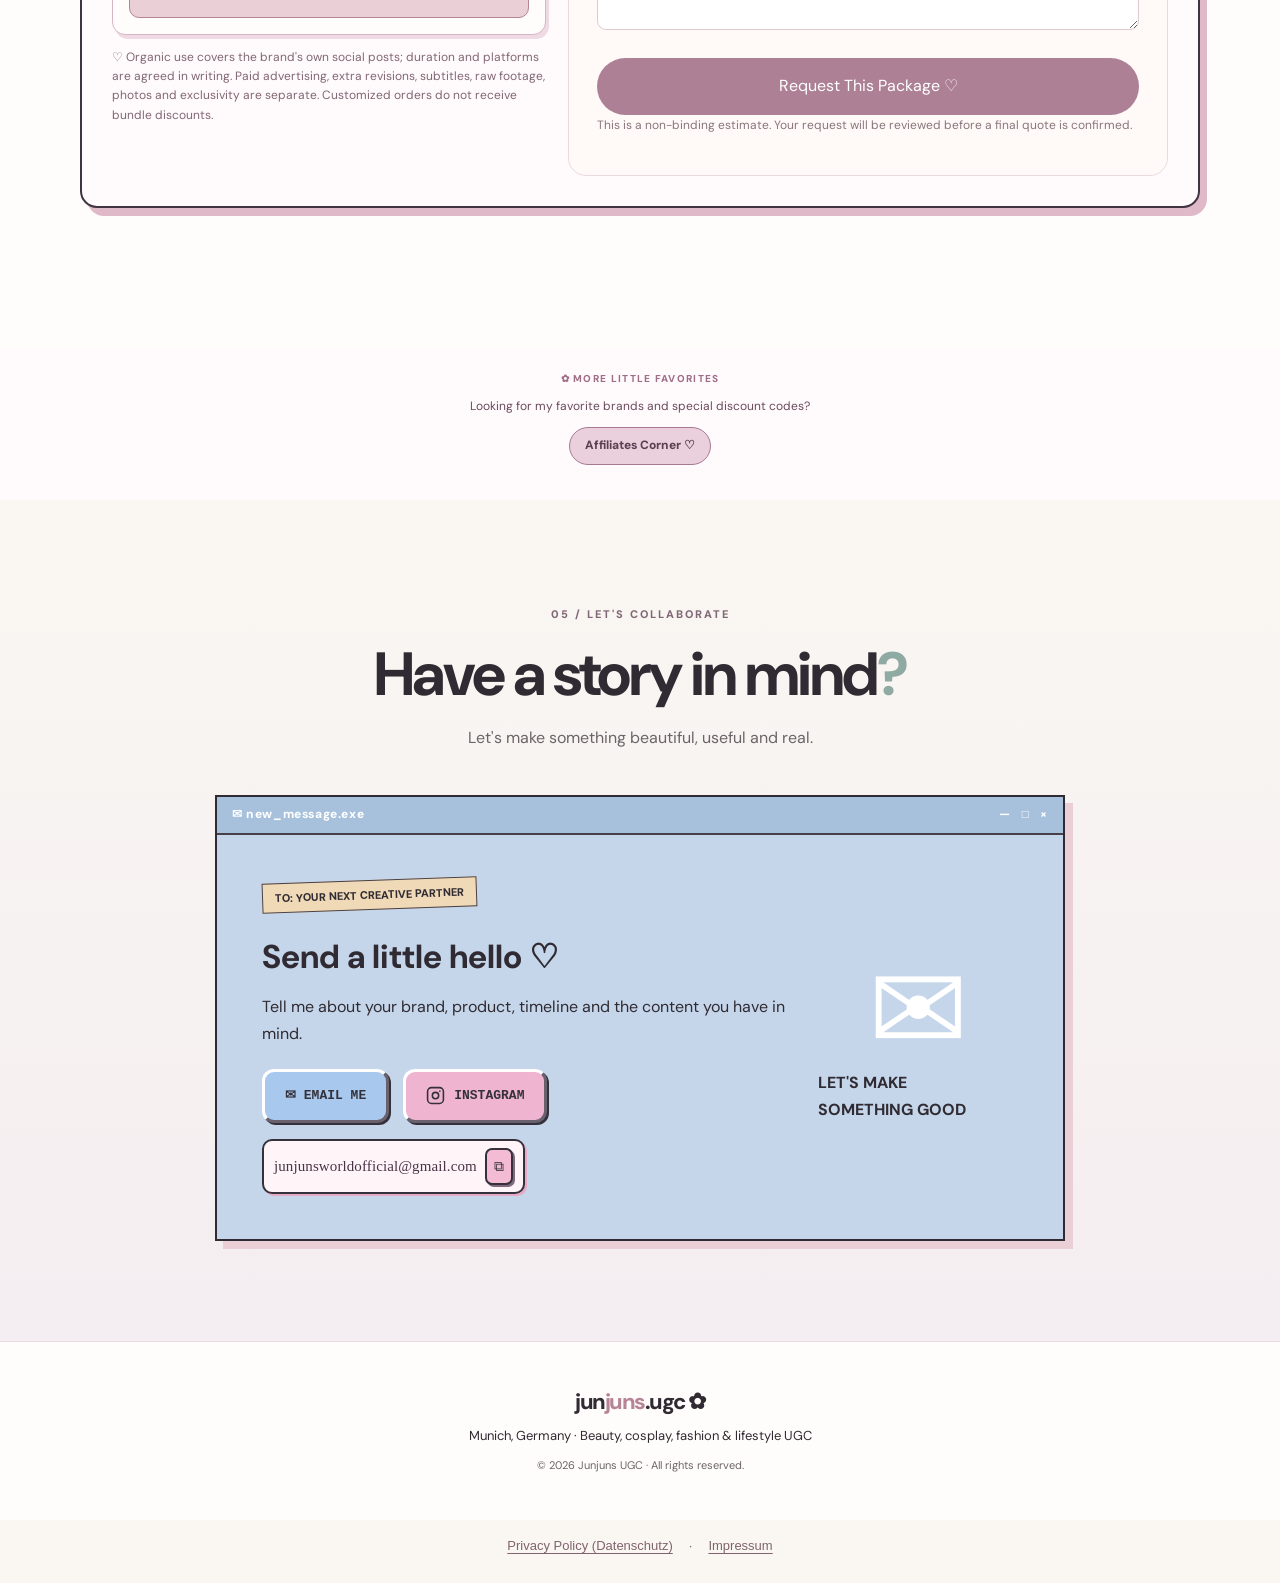
==== commit 4d8b9f53: "Add files via upload" ====
--- a/index.html
+++ b/index.html
@@ -306,6 +306,21 @@
 
 
 
+
+<!-- Affiliate corner link below Packages & Rates -->
+<div class="jj-affiliate-invite">
+  <span class="jj-affiliate-invite-label">✿ MORE LITTLE FAVORITES</span>
+  <p>Looking for my favorite brands and special discount codes?</p>
+  <a href="affiliates.html">Affiliates Corner ♡</a>
+</div>
+<style>
+.jj-affiliate-invite{text-align:center;padding:16px 18px 35px;background:#fffafc;color:#694b5c}
+.jj-affiliate-invite-label{font-size:10px;font-weight:800;letter-spacing:.13em;color:#a06d87}
+.jj-affiliate-invite p{margin:7px 0 10px;font-size:12px}
+.jj-affiliate-invite a{display:inline-block;border:1px solid #a77992;background:#ead0dd;color:#5c4052;text-decoration:none;font-weight:800;border-radius:999px;padding:8px 15px;font-size:12px;transition:background .2s,transform .2s}
+.jj-affiliate-invite a:hover,.jj-affiliate-invite a:focus-visible{background:#ddb6ca;transform:translateY(-2px)}
+@media(prefers-reduced-motion:reduce){.jj-affiliate-invite a{transition:none}.jj-affiliate-invite a:hover{transform:none}}
+</style>
 
 <section class="section contact" id="contact">
   <div class="shell">
